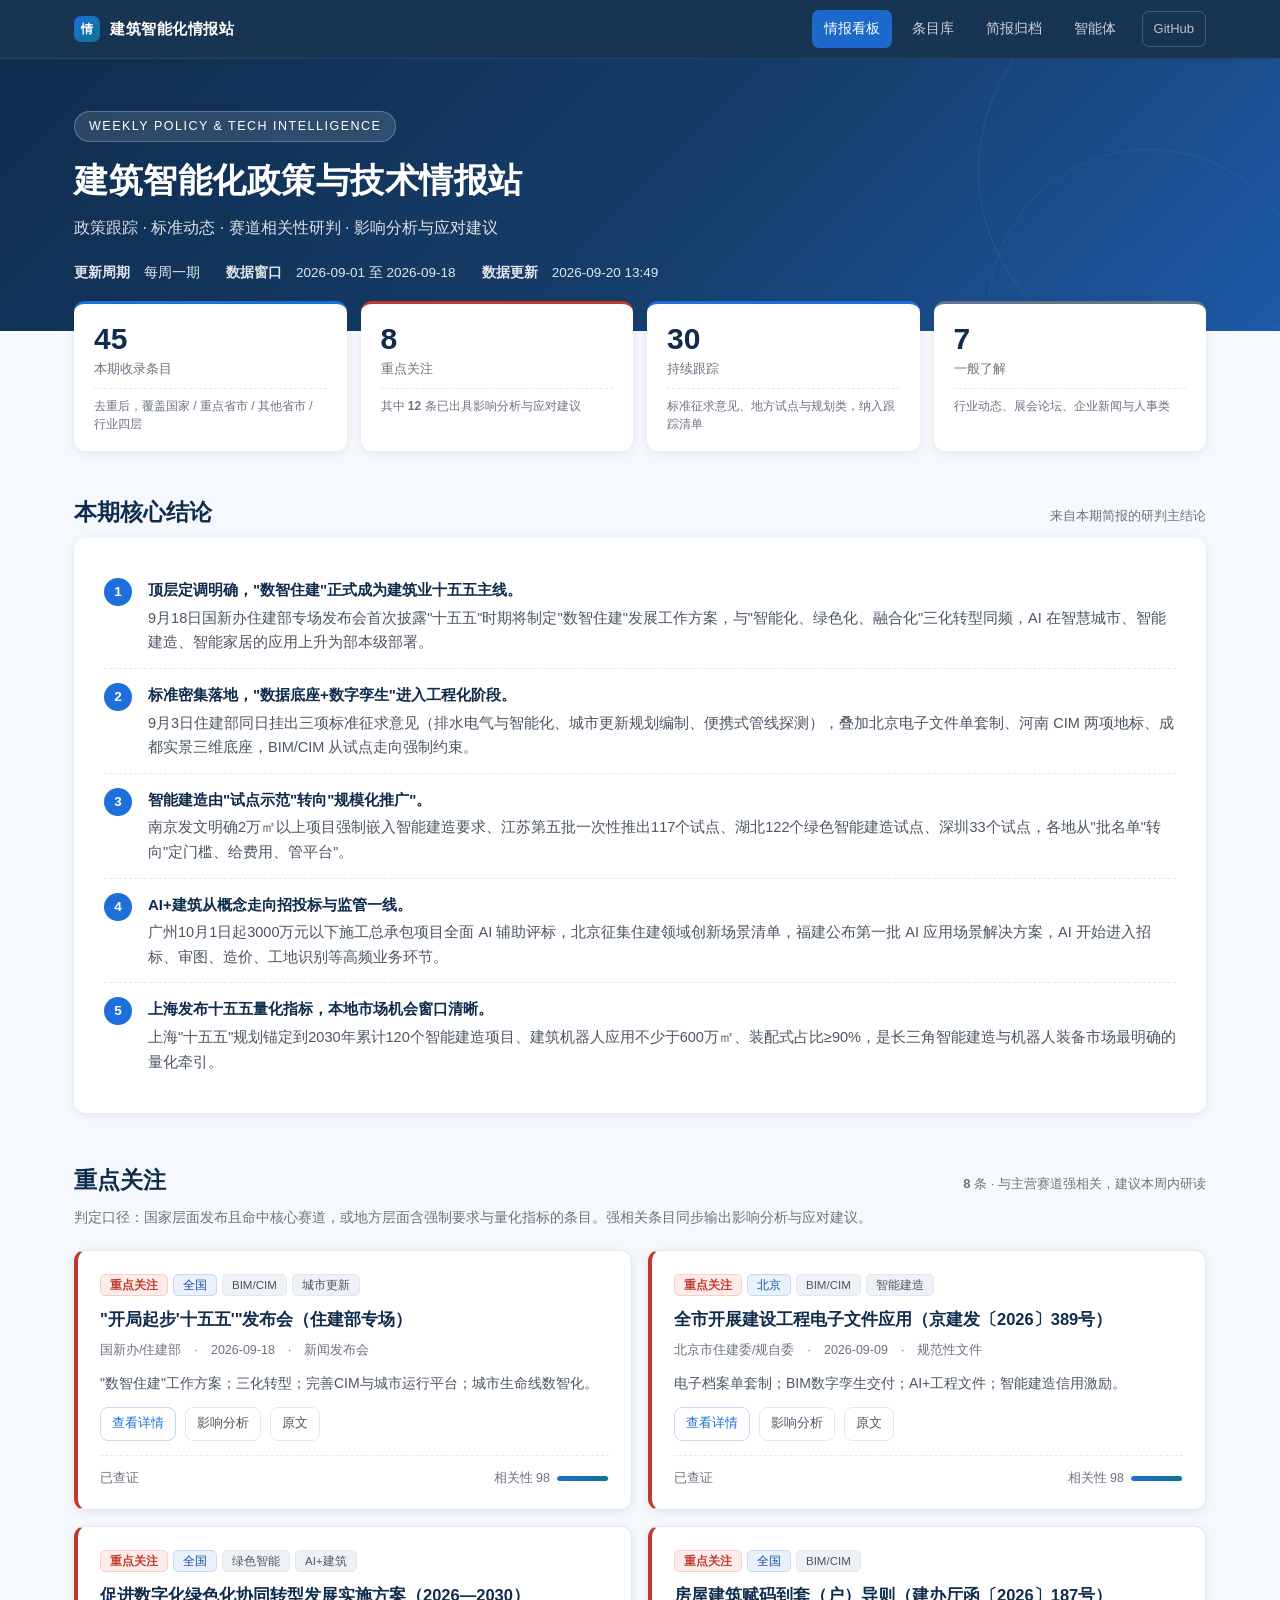
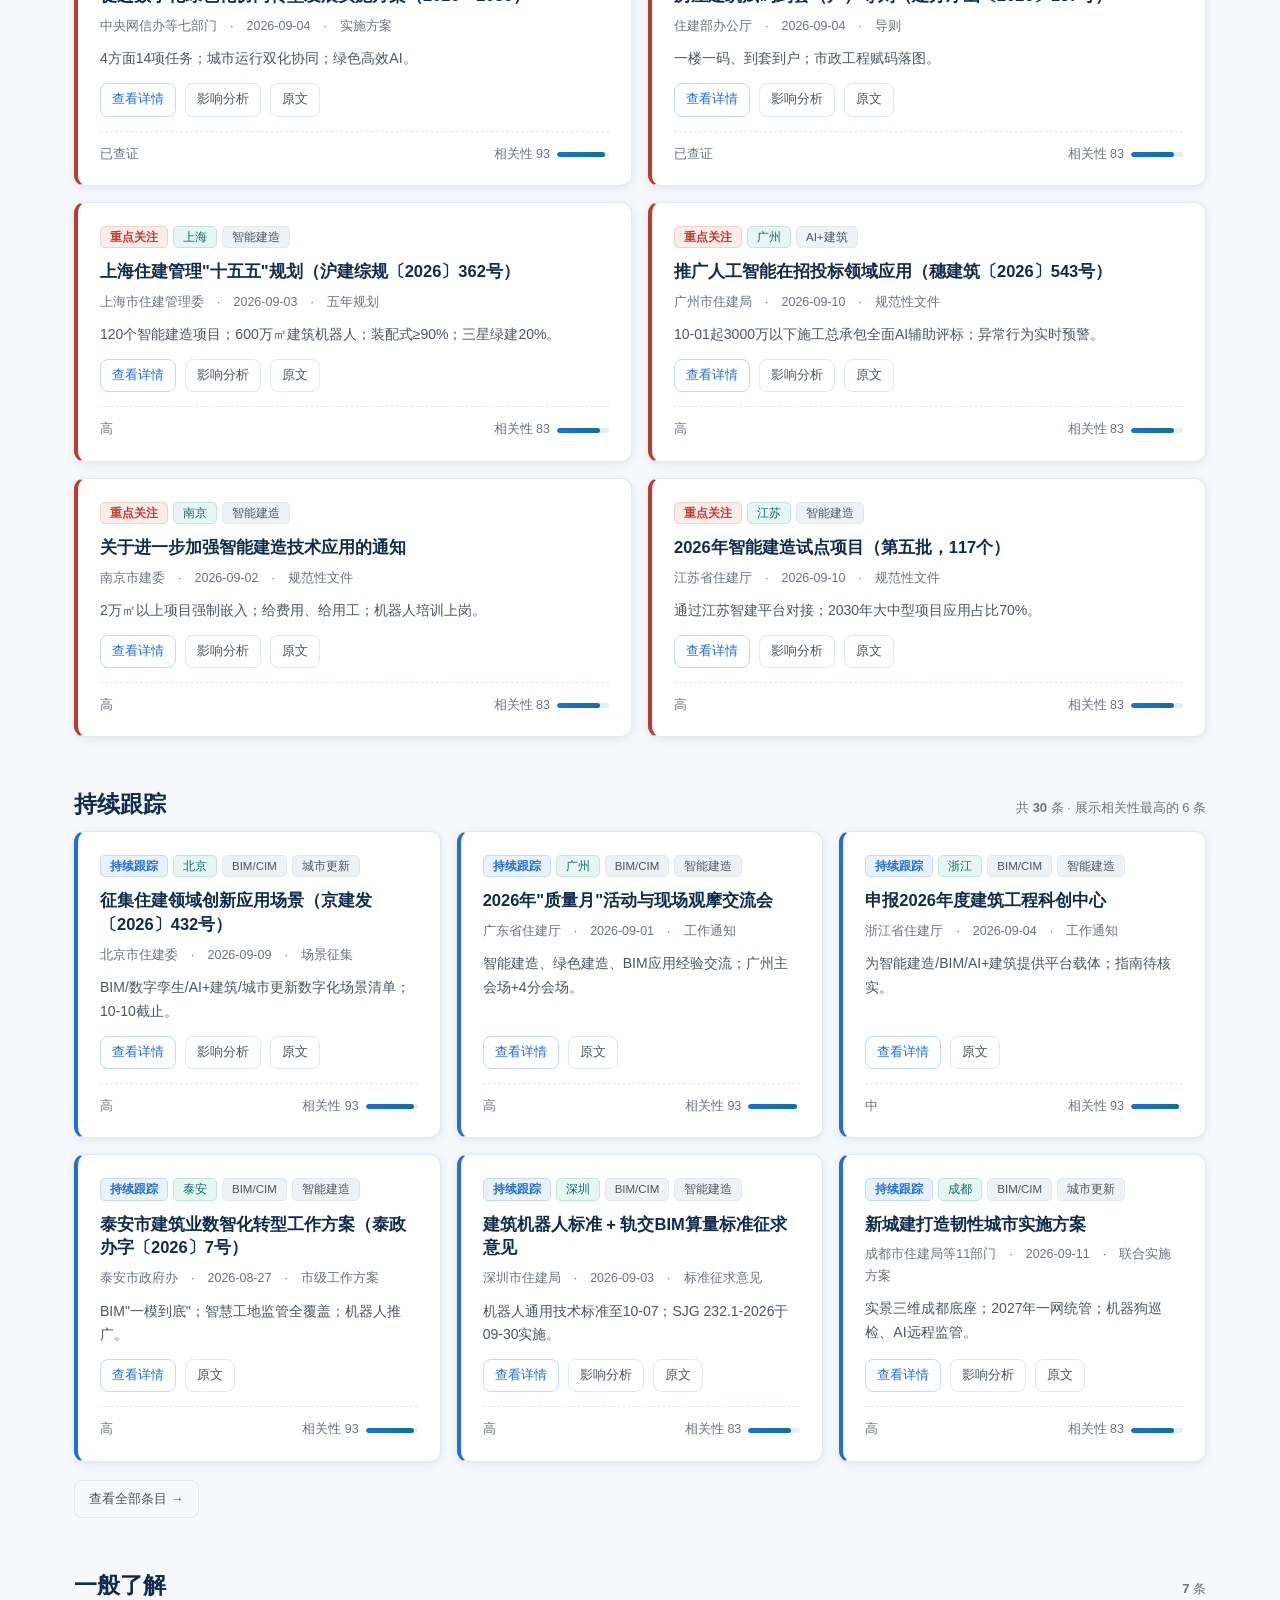
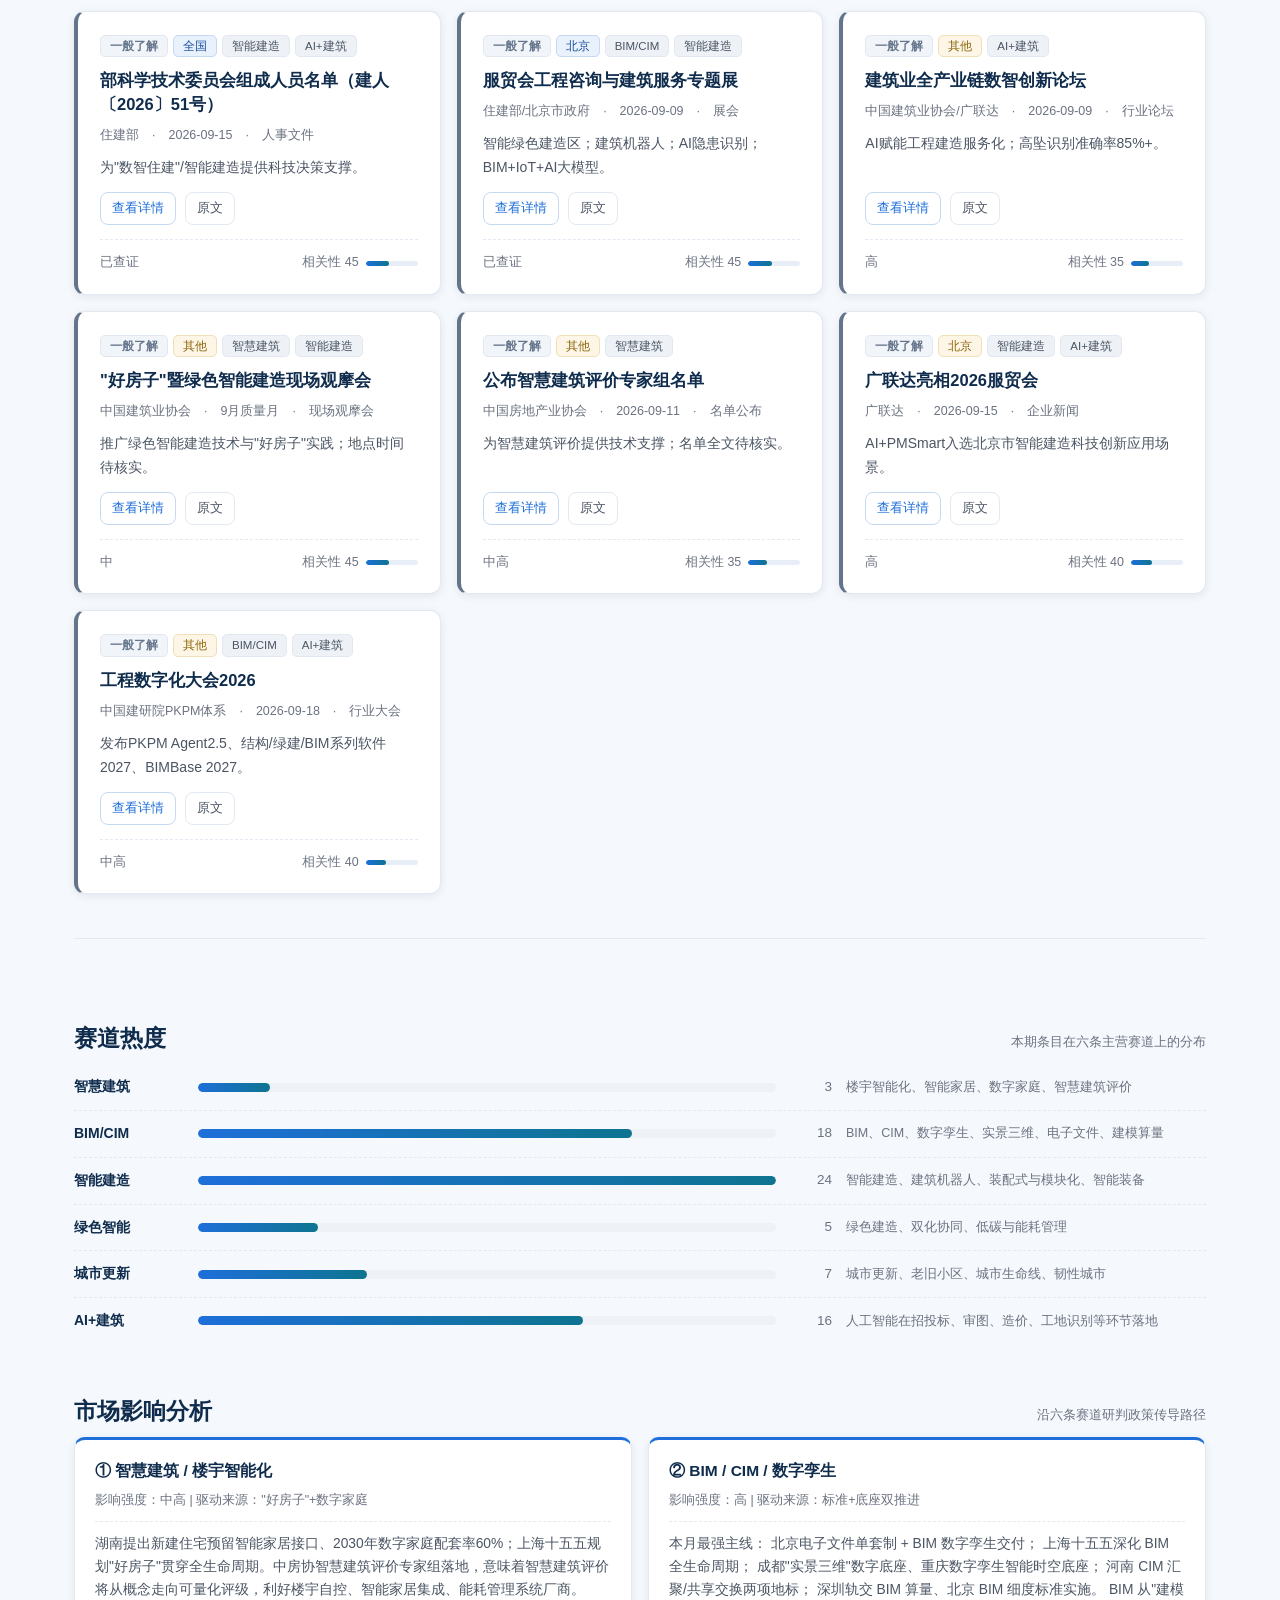
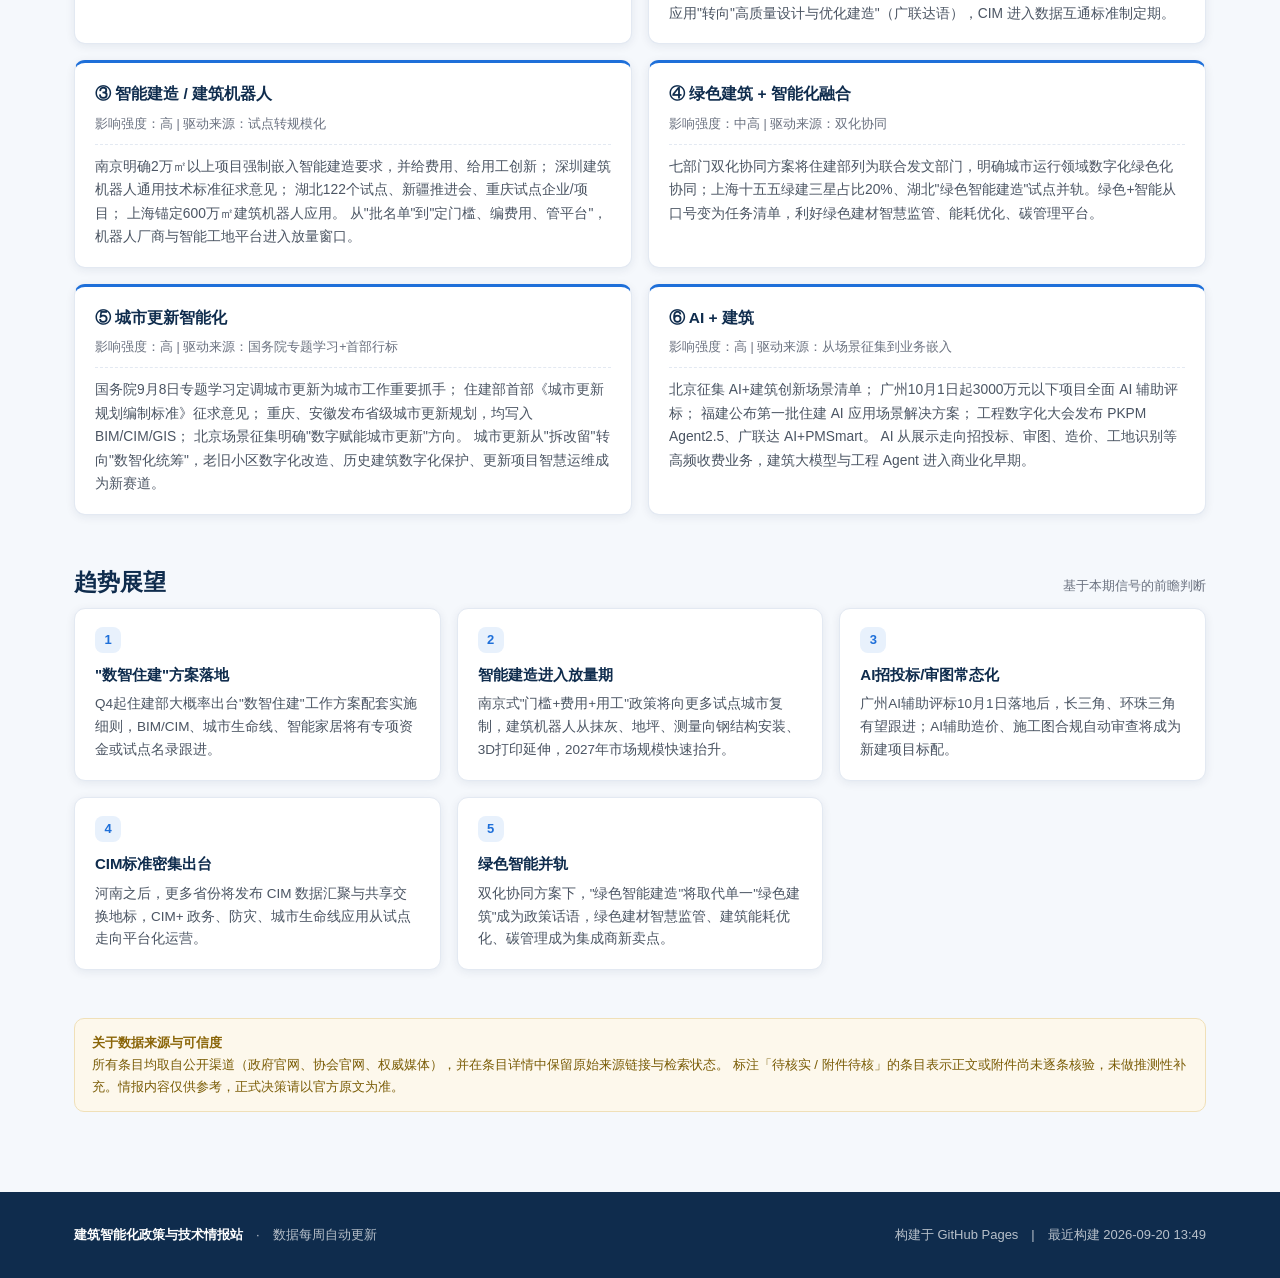
==== index.html @ 901e6785 "feat: 建筑智能化政策与技术情报站（首期：2026年9月简报） - 静态情报站：情报看板 / 条目库 / 条目详情 / 简报归档 / 智能体说明 - 数据层：45 条结构化情报，三档分类（重点 8" ====
<!DOCTYPE html>
<html lang="zh-CN">
<head>
<meta charset="UTF-8">
<meta name="viewport" content="width=device-width, initial-scale=1.0">
<title>建筑智能化政策与技术情报站</title>
<meta name="description" content="按周跟踪住建领域政策文件、标准发布与技术动态，自动摘要、相关性判定并按三档分类，对强相关条目输出影响分析与应对建议。">
<link rel="icon" type="image/svg+xml" href="data:image/svg+xml,%3Csvg xmlns='http://www.w3.org/2000/svg' viewBox='0 0 64 64'%3E%3Crect width='64' height='64' rx='12' fill='%230f2c4d'/%3E%3Crect x='14' y='16' width='36' height='6' rx='3' fill='%231e6fd9'/%3E%3Crect x='14' y='28' width='24' height='6' rx='3' fill='%235b9bd5'/%3E%3Crect x='14' y='40' width='30' height='6' rx='3' fill='%230e7490'/%3E%3C/svg%3E">
<link rel="stylesheet" href="assets/css/style.css">
</head>
<body data-page="home">

<nav class="nav">
  <div class="wrap">
    <a class="brand" href="index.html"><span class="logo">情</span>建筑智能化情报站</a>
    <a class="link on" href="index.html">情报看板</a>
    <a class="link" href="items.html">条目库</a>
    <a class="link" href="briefs.html">简报归档</a>
    <a class="link" href="agent.html">智能体</a>
    <a class="gh" href="https://github.com/Bossquare/policy-intel" target="_blank" rel="noopener">GitHub</a>
  </div>
</nav>

<header class="hero">
  <div class="wrap">
    <span class="tag">WEEKLY POLICY &amp; TECH INTELLIGENCE</span>
    <h1>建筑智能化政策与技术情报站</h1>
    <p class="sub">政策跟踪 · 标准动态 · 赛道相关性研判 · 影响分析与应对建议</p>
    <div class="meta">
      <span><b>更新周期</b>　每周一期</span>
      <span><b>数据窗口</b>　<span id="period">—</span></span>
      <span><b>数据更新</b>　<span id="updated">—</span></span>
    </div>
  </div>
</header>

<main class="wrap">

  <div class="overview">
    <div class="ov-card">
      <div class="n" id="ov-items">—</div>
      <div class="l">本期收录条目</div>
      <div class="d">去重后，覆盖国家 / 重点省市 / 其他省市 / 行业四层</div>
    </div>
    <div class="ov-card focus">
      <div class="n" id="ov-focus">—</div>
      <div class="l">重点关注</div>
      <div class="d">其中 <b id="ov-extra">—</b> 条已出具影响分析与应对建议</div>
    </div>
    <div class="ov-card track">
      <div class="n" id="ov-track">—</div>
      <div class="l">持续跟踪</div>
      <div class="d">标准征求意见、地方试点与规划类，纳入跟踪清单</div>
    </div>
    <div class="ov-card watch">
      <div class="n" id="ov-watch">—</div>
      <div class="l">一般了解</div>
      <div class="d">行业动态、展会论坛、企业新闻与人事类</div>
    </div>
  </div>

  <section>
    <div class="sec-head"><h2>本期核心结论</h2><span class="hint">来自本期简报的研判主结论</span></div>
    <div id="conclusions"></div>
  </section>

  <section>
    <div class="sec-head">
      <h2>重点关注</h2>
      <span class="hint"><b id="focus-count">—</b> 条 · 与主营赛道强相关，建议本周内研读</span>
    </div>
    <p class="sec-desc">判定口径：国家层面发布且命中核心赛道，或地方层面含强制要求与量化指标的条目。强相关条目同步输出影响分析与应对建议。</p>
    <div class="intel-grid g2" id="focus-list"></div>
  </section>

  <section>
    <div class="sec-head">
      <h2>持续跟踪</h2>
      <span class="hint">共 <b id="track-count">—</b> 条 · 展示相关性最高的 6 条</span>
    </div>
    <div class="intel-grid g3" id="track-list"></div>
    <div style="margin-top:18px"><a class="btn ghost" href="items.html">查看全部条目 →</a></div>
  </section>

  <section>
    <div class="sec-head"><h2>一般了解</h2><span class="hint"><b id="watch-count">—</b> 条</span></div>
    <div class="intel-grid g3" id="watch-list"></div>
  </section>

  <div class="divider"></div>

  <section>
    <div class="sec-head"><h2>赛道热度</h2><span class="hint">本期条目在六条主营赛道上的分布</span></div>
    <div id="track-heat"></div>
  </section>

  <section>
    <div class="sec-head"><h2>市场影响分析</h2><span class="hint">沿六条赛道研判政策传导路径</span></div>
    <div class="matrix" id="matrix"></div>
  </section>

  <section>
    <div class="sec-head"><h2>趋势展望</h2><span class="hint">基于本期信号的前瞻判断</span></div>
    <div class="future" id="outlook"></div>
  </section>

  <section>
    <div class="notice">
      <div>
        <b>关于数据来源与可信度</b><br>
        所有条目均取自公开渠道（政府官网、协会官网、权威媒体），并在条目详情中保留原始来源链接与检索状态。
        标注「待核实 / 附件待核」的条目表示正文或附件尚未逐条核验，未做推测性补充。情报内容仅供参考，正式决策请以官方原文为准。
      </div>
    </div>
  </section>

</main>

<footer class="foot">
  <div class="wrap">
    <div><b>建筑智能化政策与技术情报站</b>　·　数据每周自动更新</div>
    <div>构建于 GitHub Pages　|　<span id="foot-updated">—</span></div>
  </div>
</footer>

<script src="assets/data/site-data.js"></script>
<script src="assets/js/app.js"></script>
<script>
(function(){
  var idx = (window.INTEL_SITE || {}).index;
  if(!idx) return;
  var b = idx.briefs[0];
  var set = function(id, v){ var e = document.getElementById(id); if(e) e.textContent = v; };
  set("period", b.period);
  set("updated", idx.updated_at);
  set("foot-updated", "最近构建 " + idx.updated_at);
})();
</script>
</body>
</html>
---- assets/css/style.css ----
/* ==========================================================================
   建筑智能化政策与技术情报站 —— 样式系统
   基调沿用月度简报的深蓝商务风（navy / blue / teal / gold），
   升级为可长期使用的情报工作台视觉。
   ========================================================================== */

:root{
  --navy:#0f2c4d;
  --navy-2:#163e6b;
  --blue:#1e6fd9;
  --blue-soft:#e8f1fc;
  --blue-line:#c5d9f2;
  --teal:#0e7490;
  --gold:#b8860b;
  --red:#c0392b;
  --green:#1a7f37;
  --ink:#1f2937;
  --ink-2:#4b5563;
  --muted:#6b7280;
  --bg:#f5f8fc;
  --card:#ffffff;
  --border:#e3e9f2;
  --shadow:0 2px 10px rgba(15,44,77,.08);
  --shadow-lg:0 8px 30px rgba(15,44,77,.14);

  /* 三档情报 */
  --t-focus:#c0392b;
  --t-focus-bg:#fdecea;
  --t-track:#1e6fd9;
  --t-track-bg:#e8f1fc;
  --t-watch:#64748b;
  --t-watch-bg:#f1f5f9;
}

*{box-sizing:border-box;margin:0;padding:0}
html{scroll-behavior:smooth}
body{
  font-family:"PingFang SC","Microsoft YaHei","Hiragino Sans GB",-apple-system,BlinkMacSystemFont,"Segoe UI",sans-serif;
  color:var(--ink);background:var(--bg);line-height:1.7;font-size:15px;
  -webkit-font-smoothing:antialiased;
}
a{color:var(--blue);text-decoration:none}
a:hover{text-decoration:underline}
.wrap{max-width:1180px;margin:0 auto;padding:0 24px}
.mono{font-family:"SF Mono",ui-monospace,Menlo,Consolas,monospace}

/* ============================ 顶部导航 ============================ */
.nav{
  position:sticky;top:0;z-index:50;
  background:rgba(15,44,77,.96);backdrop-filter:blur(10px);
  border-bottom:1px solid rgba(255,255,255,.08);
}
.nav .wrap{display:flex;align-items:center;gap:8px;height:58px}
.nav .brand{display:flex;align-items:center;gap:10px;color:#fff;font-weight:700;font-size:15px;letter-spacing:.5px;margin-right:auto}
.nav .brand .logo{
  width:26px;height:26px;border-radius:7px;flex:none;
  background:linear-gradient(135deg,var(--blue),var(--teal));
  display:flex;align-items:center;justify-content:center;
  font-size:12px;font-weight:700;color:#fff;
}
.nav a.link{
  color:rgba(255,255,255,.78);font-size:14px;padding:7px 12px;border-radius:7px;
  transition:.15s;white-space:nowrap;
}
.nav a.link:hover{background:rgba(255,255,255,.1);color:#fff;text-decoration:none}
.nav a.link.on{background:rgba(30,111,217,.9);color:#fff}
.nav .gh{
  display:flex;align-items:center;gap:6px;color:rgba(255,255,255,.7);
  font-size:13px;padding:6px 11px;border:1px solid rgba(255,255,255,.2);
  border-radius:7px;margin-left:6px;
}
.nav .gh:hover{background:rgba(255,255,255,.1);color:#fff;text-decoration:none}

/* ============================ Hero ============================ */
.hero{
  background:linear-gradient(135deg,#0f2c4d 0%,#163e6b 55%,#1e5aa8 100%);
  color:#fff;padding:52px 0 46px;position:relative;overflow:hidden;
}
.hero::after{content:"";position:absolute;right:-80px;top:-80px;width:380px;height:380px;border:1px solid rgba(255,255,255,.08);border-radius:50%}
.hero::before{content:"";position:absolute;right:-30px;bottom:-140px;width:320px;height:320px;border:1px solid rgba(255,255,255,.06);border-radius:50%}
.hero .tag{
  display:inline-block;background:rgba(255,255,255,.12);border:1px solid rgba(255,255,255,.25);
  padding:4px 14px;border-radius:20px;font-size:12.5px;letter-spacing:1.5px;margin-bottom:16px;
}
.hero h1{font-size:34px;font-weight:700;letter-spacing:.5px;line-height:1.3;margin-bottom:12px;position:relative;z-index:1}
.hero .sub{font-size:16px;opacity:.85;position:relative;z-index:1}
.hero .meta{display:flex;flex-wrap:wrap;gap:10px 26px;font-size:13.5px;opacity:.88;margin-top:20px;position:relative;z-index:1}
.hero .meta b{font-weight:600;color:#fff}

/* 概览条 */
.overview{
  display:grid;grid-template-columns:repeat(4,1fr);gap:14px;
  margin:-30px auto 0;position:relative;z-index:2;
}
.ov-card{
  background:var(--card);border-radius:11px;box-shadow:var(--shadow);
  padding:18px 20px;border-top:3px solid var(--blue);
}
.ov-card.focus{border-top-color:var(--t-focus)}
.ov-card.track{border-top-color:var(--t-track)}
.ov-card.watch{border-top-color:var(--t-watch)}
.ov-card .n{font-size:30px;font-weight:700;color:var(--navy);line-height:1.15;font-variant-numeric:tabular-nums}
.ov-card .l{font-size:13px;color:var(--muted);margin-top:2px}
.ov-card .d{font-size:12px;color:var(--muted);margin-top:8px;padding-top:8px;border-top:1px dashed var(--border);line-height:1.5}

/* ============================ 通用区块 ============================ */
section{padding:42px 0 6px}
.sec-head{display:flex;align-items:baseline;gap:12px;margin-bottom:6px;flex-wrap:wrap}
.sec-head h2{font-size:23px;color:var(--navy);font-weight:700}
.sec-head .hint{font-size:13px;color:var(--muted);margin-left:auto}
.sec-desc{color:var(--muted);font-size:14px;margin-bottom:20px}
.divider{height:1px;background:var(--border);margin:38px 0}

/* ============================ 徽标 ============================ */
.badge{
  display:inline-block;font-size:11.5px;line-height:1.6;padding:1px 9px;border-radius:5px;
  background:#eef2f7;color:var(--ink-2);border:1px solid #e2e8f0;margin:0 5px 5px 0;white-space:nowrap;
}
.badge.nat{background:#e8f1fc;color:#1a4f9c;border-color:#c5d9f2}
.badge.loc{background:#e6f6f3;color:#0b6b66;border-color:#bfe6e0}
.badge.ind{background:#fdf6e6;color:#8a6508;border-color:#f0e0b8}
.badge.hot{background:#fdecea;color:#a53226;border-color:#f6cfc9}
.badge.tier-focus{background:var(--t-focus-bg);color:var(--t-focus);border-color:#f6cfc9;font-weight:600}
.badge.tier-track{background:var(--t-track-bg);color:var(--t-track);border-color:#c5d9f2;font-weight:600}
.badge.tier-watch{background:var(--t-watch-bg);color:var(--t-watch);border-color:#e2e8f0;font-weight:600}

.tag-warn{
  font-size:12px;color:var(--gold);background:#fdf8ec;
  border:1px dashed #e8d9a8;border-radius:5px;padding:1px 7px;white-space:nowrap;
}

/* ============================ 情报卡片 ============================ */
.intel-grid{display:grid;gap:16px}
.g2{grid-template-columns:repeat(2,1fr)}
.g3{grid-template-columns:repeat(3,1fr)}

.intel{
  background:var(--card);border:1px solid var(--border);border-radius:11px;
  padding:20px 22px;box-shadow:var(--shadow);position:relative;
  transition:.18s;display:flex;flex-direction:column;
}
.intel:hover{box-shadow:var(--shadow-lg);transform:translateY(-2px);border-color:var(--blue-line)}
.intel.tier-focus{border-left:4px solid var(--t-focus)}
.intel.tier-track{border-left:4px solid var(--t-track)}
.intel.tier-watch{border-left:4px solid var(--t-watch)}
.intel h3{font-size:16.5px;color:var(--navy);line-height:1.45;margin:7px 0 8px;font-weight:700}
.intel h3 a{color:inherit}
.intel h3 a:hover{color:var(--blue);text-decoration:none}
.intel .info{font-size:12.5px;color:var(--muted);margin-bottom:10px}
.intel .sum{font-size:14px;color:var(--ink-2);flex:1}
.intel .intel-foot{
  display:flex;align-items:center;gap:10px;flex-wrap:wrap;
  margin-top:14px;padding-top:12px;border-top:1px dashed var(--border);
  font-size:12.5px;color:var(--muted);
}
.intel .intel-foot .rel{margin-left:auto;display:flex;align-items:center;gap:7px}
.rel-bar{width:52px;height:5px;border-radius:3px;background:#e8eef7;overflow:hidden}
.rel-bar i{display:block;height:100%;border-radius:3px;background:linear-gradient(90deg,var(--blue),var(--teal))}
.intel .actions{display:flex;gap:9px;margin-top:12px;flex-wrap:wrap}

/* 档级色带 */
.tier-strip{display:flex;gap:3px;margin-bottom:2px}
.tier-strip i{flex:1;height:3px;border-radius:2px;background:var(--border)}

/* ============================ 按钮 ============================ */
.btn{
  display:inline-flex;align-items:center;gap:6px;
  font-size:13px;padding:7px 14px;border-radius:8px;border:1px solid var(--blue-line);
  background:#fff;color:var(--blue);cursor:pointer;transition:.15s;font-family:inherit;
}
.btn:hover{background:var(--blue-soft);text-decoration:none}
.btn.primary{background:var(--blue);border-color:var(--blue);color:#fff}
.btn.primary:hover{background:#1a63c4}
.btn.ghost{background:transparent;border-color:var(--border);color:var(--ink-2)}
.btn.ghost:hover{background:#eef2f7}
.btn.sm{font-size:12.5px;padding:5px 11px}

/* ============================ 筛选栏 ============================ */
.filters{
  background:var(--card);border:1px solid var(--border);border-radius:11px;
  padding:16px 18px;box-shadow:var(--shadow);margin-bottom:20px;
}
.f-row{display:flex;align-items:center;gap:10px;flex-wrap:wrap;margin-bottom:11px}
.f-row:last-child{margin-bottom:0}
.f-label{font-size:13px;color:var(--muted);flex:none;width:46px}
.chip{
  font-size:13px;padding:5px 13px;border-radius:16px;border:1px solid var(--border);
  background:#fff;color:var(--ink-2);cursor:pointer;transition:.15s;font-family:inherit;
  display:inline-flex;align-items:center;gap:5px;
}
.chip:hover{border-color:var(--blue-line);color:var(--blue)}
.chip.on{background:var(--navy);border-color:var(--navy);color:#fff}
.chip .c{font-size:11px;opacity:.7}
.search{
  flex:1;min-width:180px;padding:8px 13px;border:1px solid var(--border);border-radius:8px;
  font-size:14px;font-family:inherit;color:var(--ink);background:#fff;
}
.search:focus{outline:none;border-color:var(--blue);box-shadow:0 0 0 3px rgba(30,111,217,.1)}
.result-line{font-size:13px;color:var(--muted);margin-bottom:14px}
.result-line b{color:var(--navy);font-weight:600}

/* 空状态 */
.empty{
  text-align:center;padding:56px 20px;color:var(--muted);font-size:14px;
  background:var(--card);border:1px dashed var(--border);border-radius:11px;
}

/* ============================ 时间轴 ============================ */
.tl{position:relative;padding-left:8px}
.tl-item{display:flex;gap:14px;padding:9px 0}
.tl-date{
  flex:none;width:52px;font-size:13px;font-weight:600;color:var(--blue);
  font-variant-numeric:tabular-nums;padding-top:1px;
}
.tl-axis{flex:none;width:13px;position:relative;display:flex;justify-content:center}
.tl-axis::before{content:"";position:absolute;top:0;bottom:-18px;width:1px;background:var(--border)}
.tl-item:last-child .tl-axis::before{display:none}
.tl-dot{
  width:9px;height:9px;border-radius:50%;background:#fff;border:2px solid var(--blue);
  margin-top:5px;position:relative;z-index:1;
}
.tl-body{flex:1;padding-bottom:6px}
.tl-body .t{font-size:14px;color:var(--ink);font-weight:600;line-height:1.55}
.tl-body .d{font-size:12.5px;color:var(--muted);margin-top:3px}

/* ============================ 影响矩阵 ============================ */
.matrix{display:grid;grid-template-columns:repeat(2,1fr);gap:16px}
.mx{
  background:var(--card);border:1px solid var(--border);border-top:3px solid var(--blue);
  border-radius:11px;padding:18px 20px;box-shadow:var(--shadow);
}
.mx h4{font-size:15.5px;color:var(--navy);margin-bottom:6px}
.mx .lv{font-size:12.5px;color:var(--muted);margin-bottom:10px;padding-bottom:9px;border-bottom:1px dashed var(--border)}
.mx p{font-size:13.8px;color:var(--ink-2)}
.mx ul{margin:8px 0 0 18px;font-size:13.8px;color:var(--ink-2)}
.mx li{margin-bottom:3px}

/* ============================ 结论 / 展望 ============================ */
.concl{background:var(--card);border-radius:12px;box-shadow:var(--shadow);padding:26px 30px}
.concl ol{list-style:none;counter-reset:c}
.concl li{
  counter-increment:c;padding:13px 0 13px 44px;position:relative;
  border-bottom:1px dashed var(--border);font-size:14.5px;color:var(--ink-2);
}
.concl li:last-child{border-bottom:none}
.concl li::before{
  content:counter(c);position:absolute;left:0;top:14px;width:28px;height:28px;
  background:var(--blue);color:#fff;border-radius:50%;text-align:center;line-height:28px;
  font-weight:600;font-size:13.5px;
}
.concl li b{color:var(--navy);display:block;margin-bottom:3px;font-size:15px}

.future{display:grid;grid-template-columns:repeat(3,1fr);gap:16px}
.fc{
  background:var(--card);border:1px solid var(--border);border-radius:11px;
  padding:18px 20px;box-shadow:var(--shadow);
}
.fc .fn{
  width:26px;height:26px;border-radius:8px;background:var(--blue-soft);color:var(--blue);
  font-size:13px;font-weight:700;display:flex;align-items:center;justify-content:center;margin-bottom:9px;
}
.fc h4{font-size:15px;color:var(--navy);margin-bottom:6px}
.fc p{font-size:13.5px;color:var(--ink-2)}

/* ============================ 赛道热度 ============================ */
.track-row{display:flex;align-items:center;gap:14px;padding:11px 0;border-bottom:1px dashed var(--border)}
.track-row:last-child{border-bottom:none}
.track-name{flex:none;width:110px;font-size:14px;color:var(--navy);font-weight:600}
.track-track{flex:1;height:9px;border-radius:5px;background:#eef2f7;overflow:hidden}
.track-track i{display:block;height:100%;border-radius:5px;background:linear-gradient(90deg,var(--blue),var(--teal))}
.track-val{flex:none;width:42px;text-align:right;font-size:13.5px;color:var(--muted);font-variant-numeric:tabular-nums}
.track-desc{flex:none;width:360px;font-size:12.5px;color:var(--muted);line-height:1.5}

/* ============================ 表格 ============================ */
.tbl-wrap{background:var(--card);border:1px solid var(--border);border-radius:11px;overflow:auto;box-shadow:var(--shadow)}
table{width:100%;border-collapse:collapse;font-size:13px;min-width:900px}
thead th{
  background:#f2f6fb;color:var(--navy);font-weight:600;text-align:left;
  padding:11px 12px;border-bottom:1px solid var(--border);white-space:nowrap;position:sticky;top:0;
}
tbody td{padding:10px 12px;border-bottom:1px solid #f0f4f9;vertical-align:top;line-height:1.6}
tbody tr:hover{background:#fafcfe}
tbody tr:last-child td{border-bottom:none}

/* ============================ 详情页 ============================ */
.detail{
  background:var(--card);border:1px solid var(--border);border-radius:12px;
  padding:28px 32px;box-shadow:var(--shadow);margin-top:-28px;position:relative;z-index:2;
}
.detail h1{font-size:23px;color:var(--navy);line-height:1.45;margin:10px 0 12px}
.detail .kv{display:grid;grid-template-columns:repeat(4,1fr);gap:14px;margin:18px 0;padding:16px 0;border-top:1px solid var(--border);border-bottom:1px solid var(--border)}
.detail .kv div{font-size:13px}
.detail .kv dt{color:var(--muted);font-size:12px;margin-bottom:3px}
.detail .kv dd{color:var(--ink);font-weight:600}
.block{margin-top:22px}
.block > h4{
  font-size:15px;color:var(--navy);margin-bottom:9px;padding-left:11px;
  border-left:3px solid var(--blue);line-height:1.4;
}
.block p{font-size:14.3px;color:var(--ink-2)}
.block.focus-block > h4{border-left-color:var(--t-focus)}
.block.action-block > h4{border-left-color:var(--green)}
.block.action-block{background:#f4fbf6;border:1px solid #d9f0e0;border-radius:10px;padding:16px 20px}
.block.focus-block{background:#fdf6f5;border:1px solid #f6dcd8;border-radius:10px;padding:16px 20px}

/* ============================ 流程步骤 ============================ */
.flow{display:grid;grid-template-columns:repeat(5,1fr);gap:12px}
.step{
  background:var(--card);border:1px solid var(--border);border-radius:11px;
  padding:16px 17px;box-shadow:var(--shadow);position:relative;
}
.step .sn{
  font-size:11.5px;color:var(--blue);font-weight:700;letter-spacing:1.5px;margin-bottom:6px;
}
.step h4{font-size:14.5px;color:var(--navy);margin-bottom:6px}
.step p{font-size:12.8px;color:var(--muted);line-height:1.6}
.step::after{
  content:"";position:absolute;right:-9px;top:50%;width:7px;height:7px;
  border-top:1.5px solid var(--blue-line);border-right:1.5px solid var(--blue-line);
  transform:translateY(-50%) rotate(45deg);
}
.step:last-child::after{display:none}

/* ============================ 页脚 ============================ */
.foot{
  background:var(--navy);color:rgba(255,255,255,.7);margin-top:56px;
  padding:32px 0;font-size:13px;
}
.foot .wrap{display:flex;justify-content:space-between;gap:20px;flex-wrap:wrap}
.foot b{color:#fff}
.foot a{color:rgba(255,255,255,.8)}

/* ============================ 加载态 ============================ */
.loading{text-align:center;padding:60px;color:var(--muted)}

/* ============================ 提示条 ============================ */
.notice{
  display:flex;gap:11px;align-items:flex-start;background:#fdf8ec;border:1px solid #f0e0b8;
  border-radius:10px;padding:13px 17px;font-size:13.2px;color:#7a5c06;margin-bottom:18px;line-height:1.65;
}
.notice b{color:#8a6508}

/* ============================ 响应式 ============================ */
@media(max-width:1024px){
  .g3,.future,.flow{grid-template-columns:repeat(2,1fr)}
  .overview{grid-template-columns:repeat(2,1fr)}
  .detail .kv{grid-template-columns:repeat(2,1fr)}
  .track-desc{display:none}
  .step::after{display:none}
}
@media(max-width:720px){
  body{font-size:14.5px}
  .g2,.g3,.future,.flow,.matrix{grid-template-columns:1fr}
  .overview{grid-template-columns:repeat(2,1fr);margin-top:-20px}
  .hero{padding:38px 0 34px}
  .hero h1{font-size:25px}
  .nav .wrap{height:auto;padding:10px 20px;flex-wrap:wrap}
  .nav a.link{padding:6px 9px;font-size:13px}
  .nav .gh{display:none}
  .detail{padding:22px 20px}
  .detail h1{font-size:19px}
  .concl{padding:20px 20px}
  .concl li{padding-left:38px}
  .wrap{padding:0 16px}
  .track-name{width:88px;font-size:13px}
}

@media print{
  .nav,.foot,.actions,.btn{display:none!important}
  body{background:#fff}
  .intel,.detail,.mx,.fc{box-shadow:none;border-color:#ddd}
}
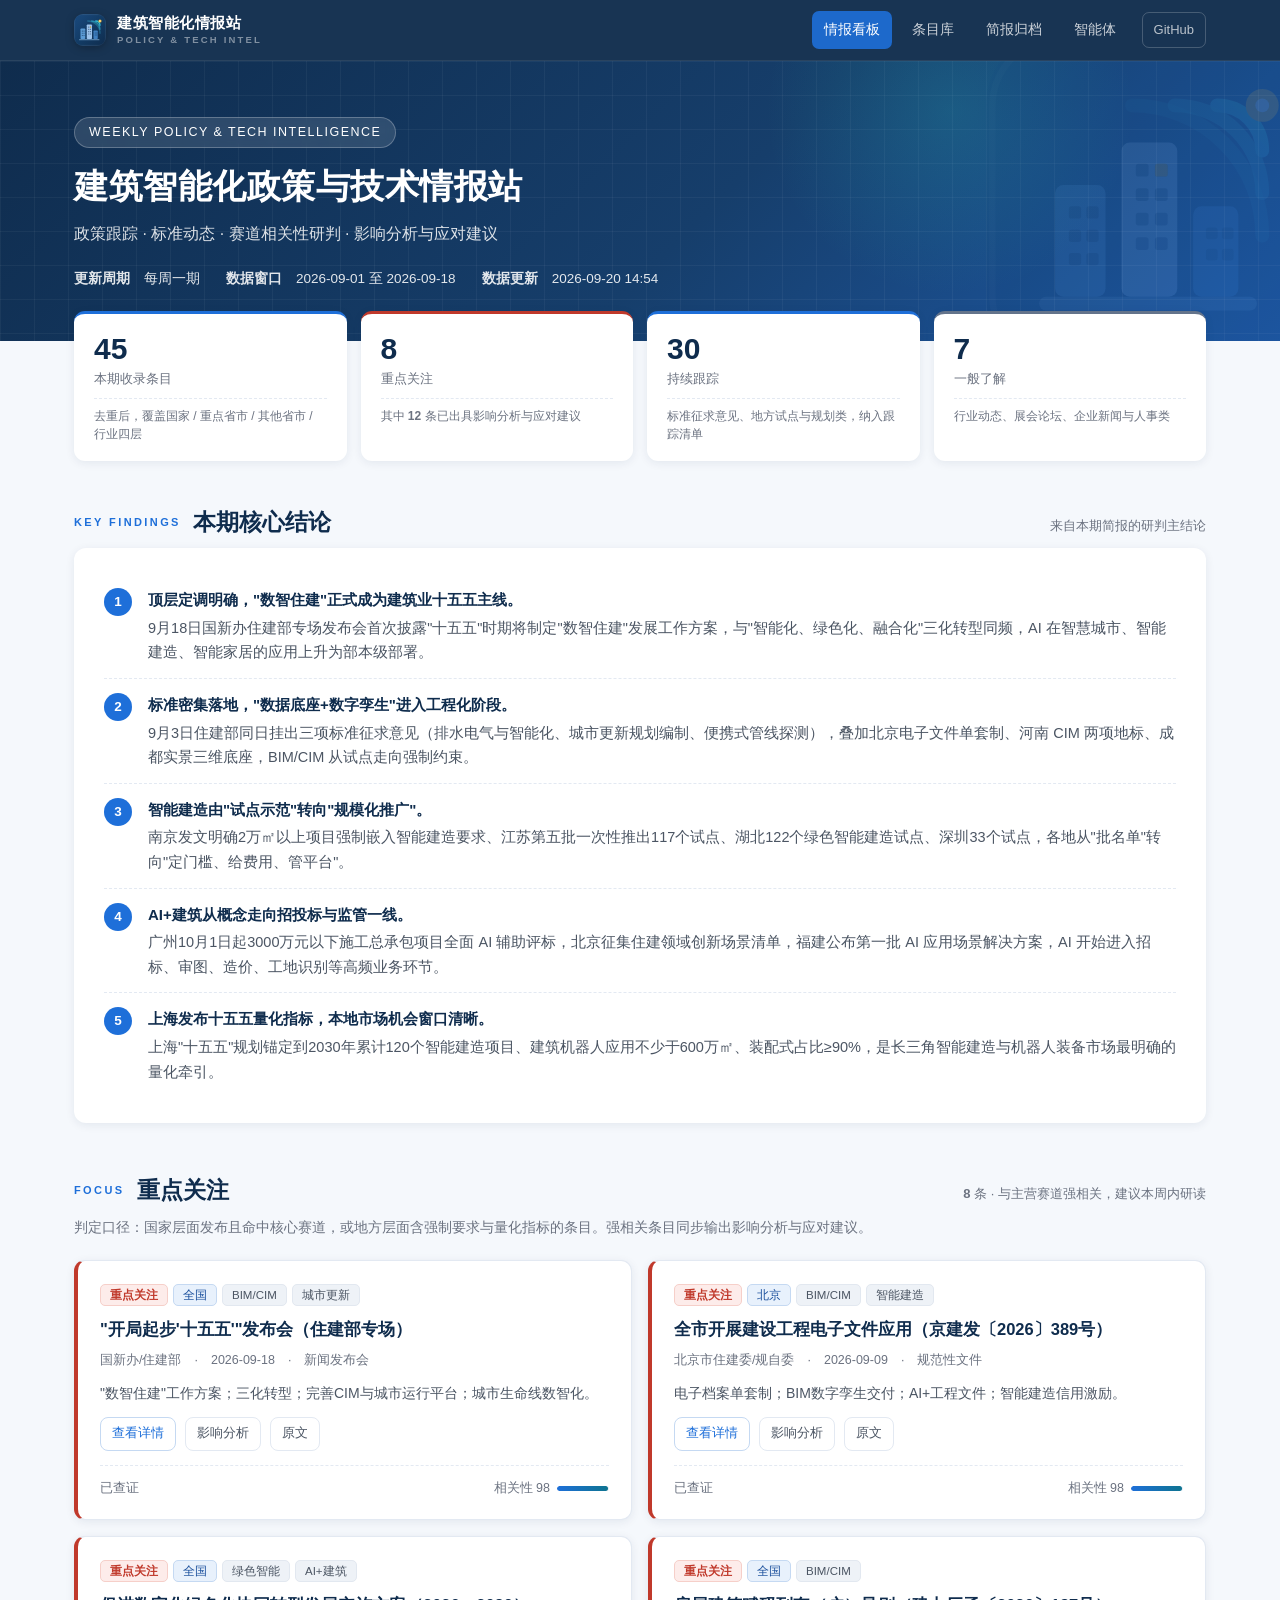
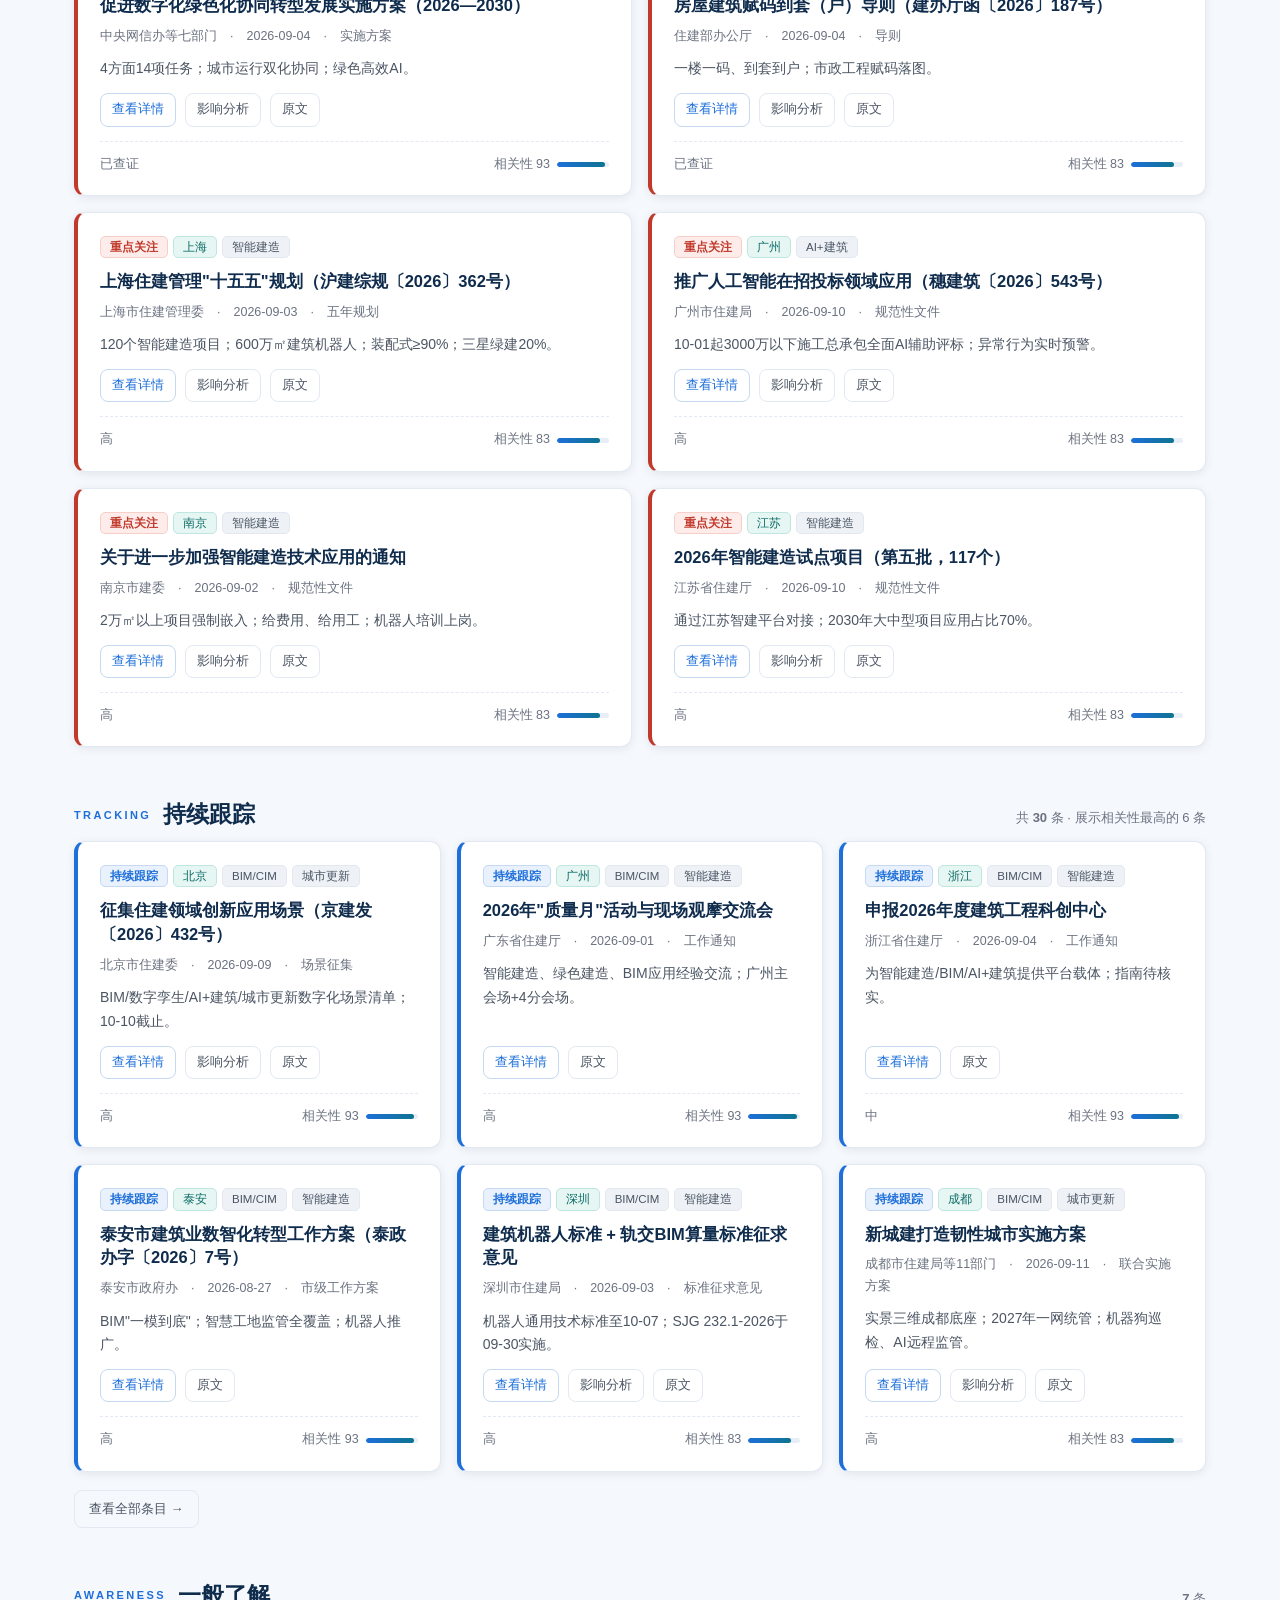
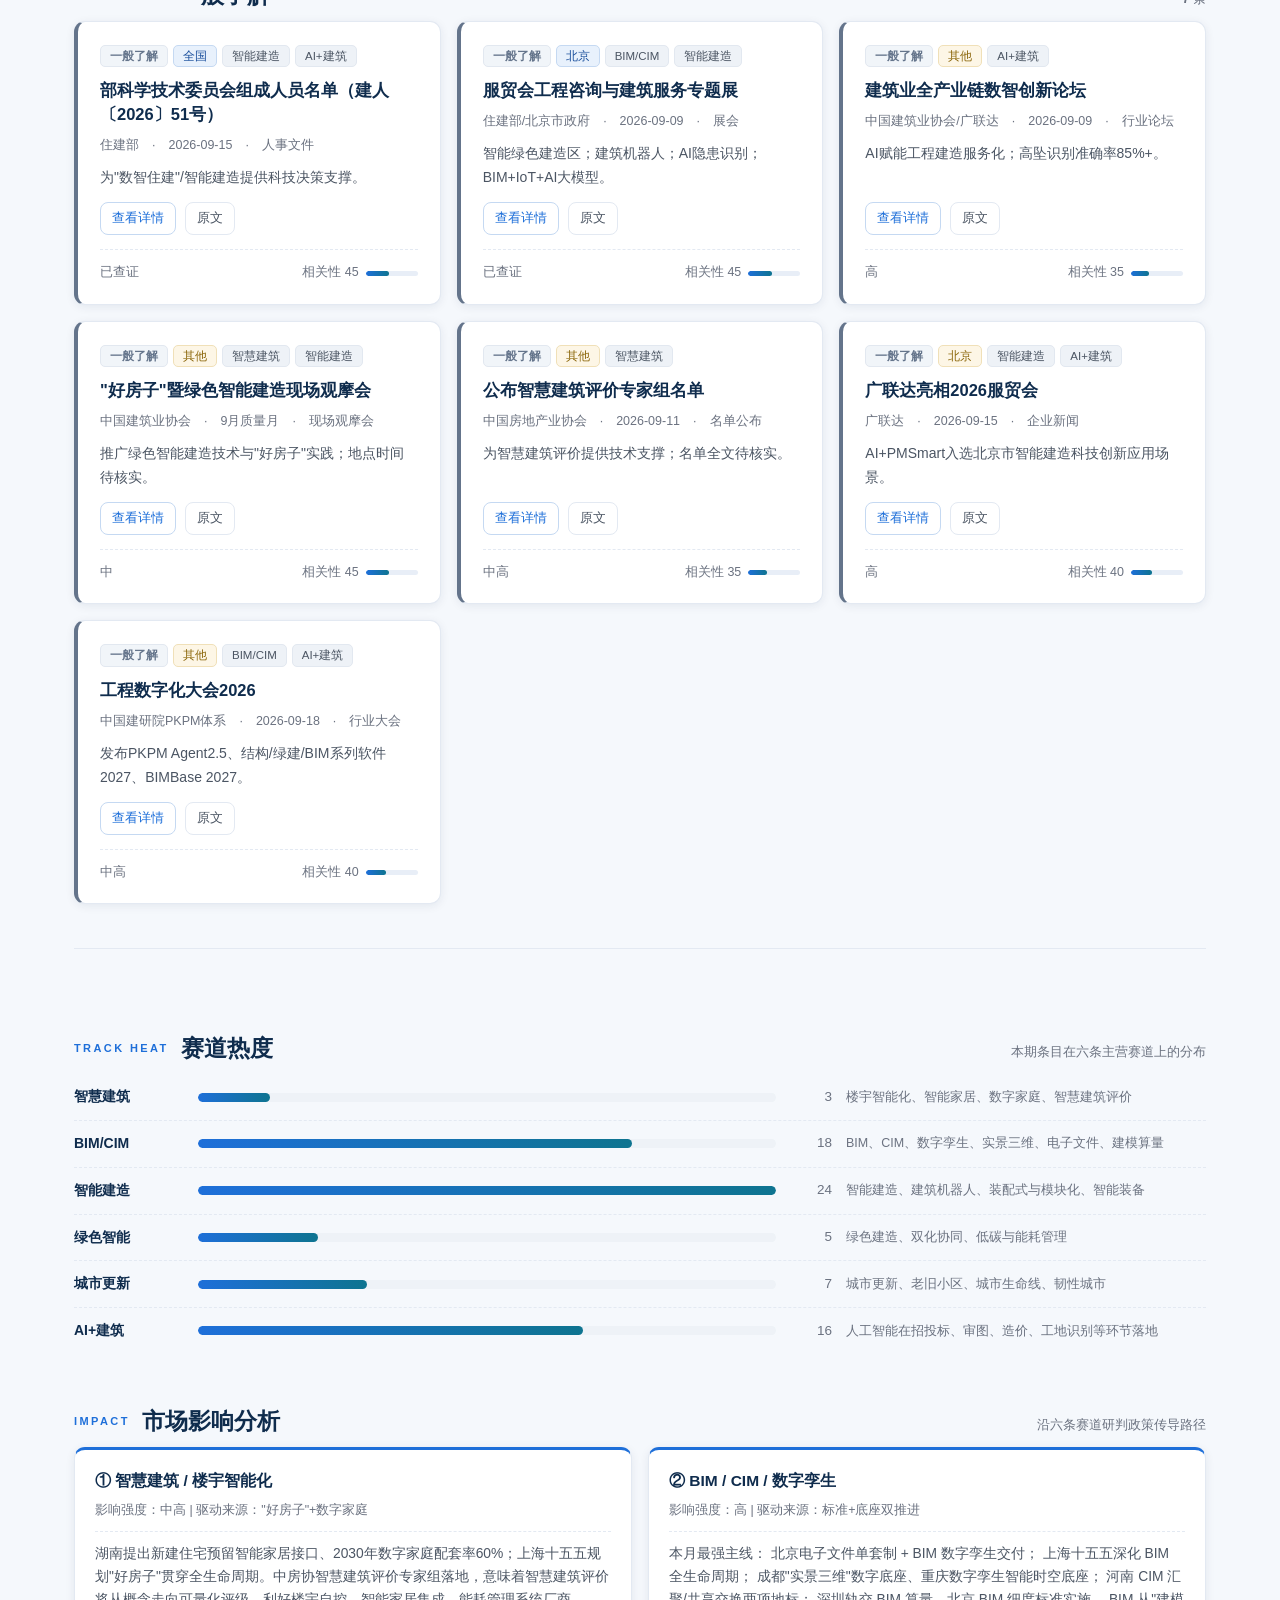
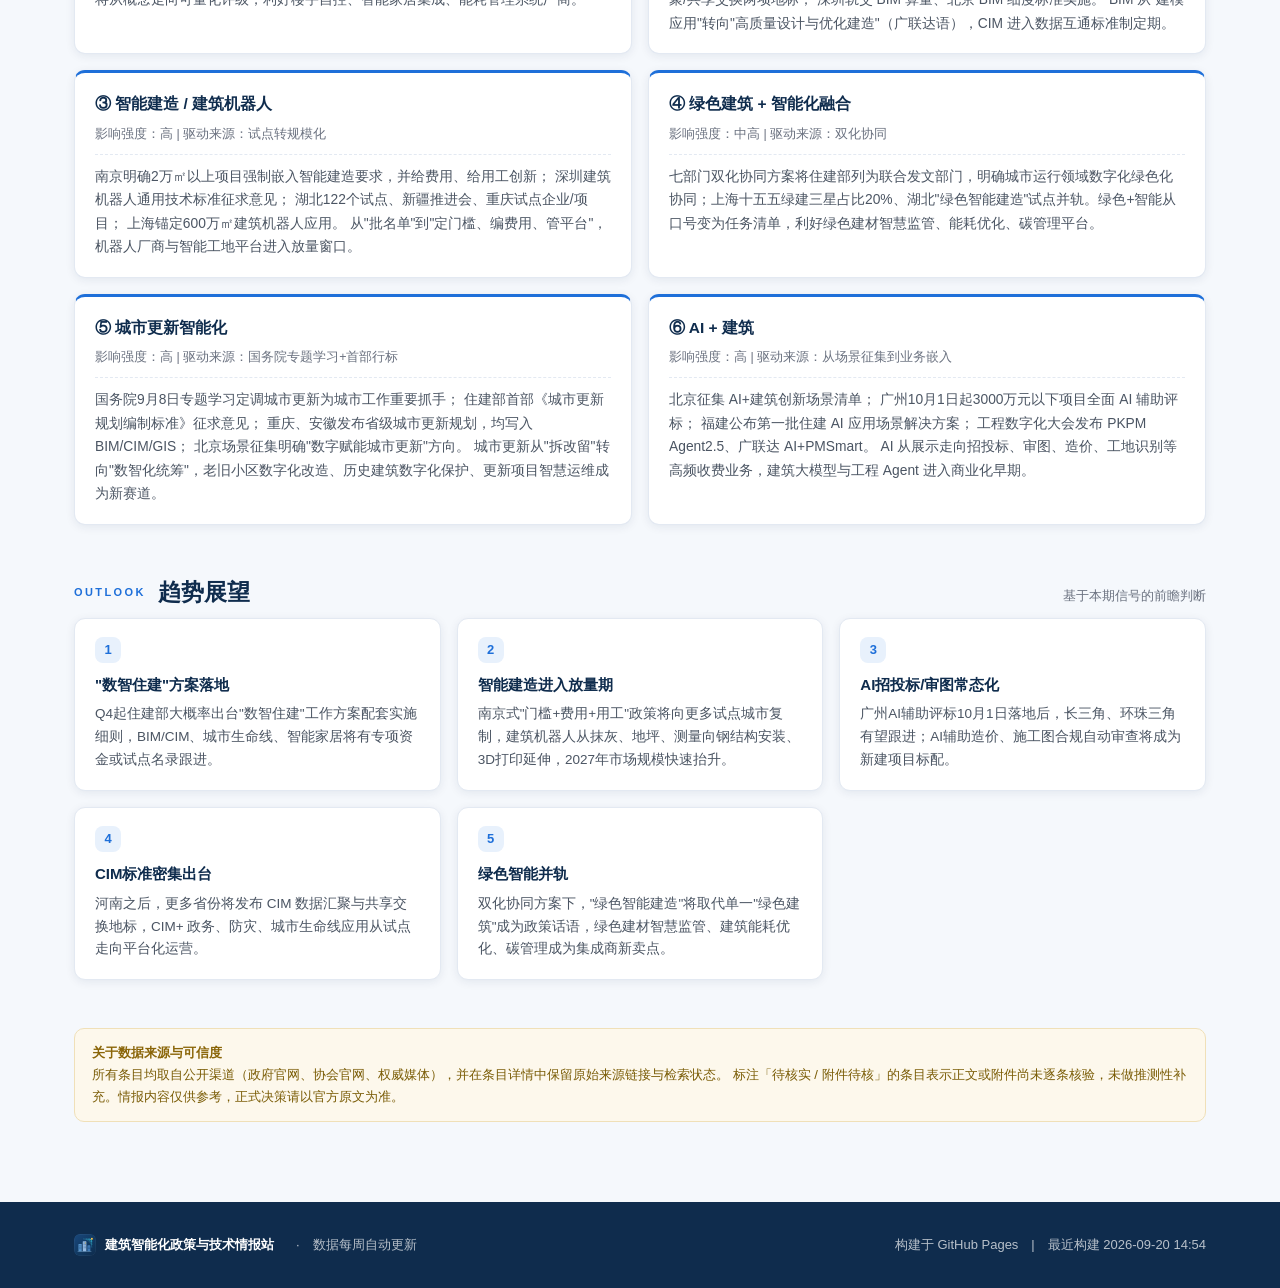
==== commit 4ca7e854: "feat: 主题Logo与视觉升级，回溯补齐 W36/W37 两期周报 - 新增 SVG 主题 Logo（建筑群 + 信号弧意象）与 favicon，接入全部页面导航/页脚 - Hero 蓝图网格与徽" ====
--- a/index.html
+++ b/index.html
@@ -5,14 +5,14 @@
 <meta name="viewport" content="width=device-width, initial-scale=1.0">
 <title>建筑智能化政策与技术情报站</title>
 <meta name="description" content="按周跟踪住建领域政策文件、标准发布与技术动态，自动摘要、相关性判定并按三档分类，对强相关条目输出影响分析与应对建议。">
-<link rel="icon" type="image/svg+xml" href="data:image/svg+xml,%3Csvg xmlns='http://www.w3.org/2000/svg' viewBox='0 0 64 64'%3E%3Crect width='64' height='64' rx='12' fill='%230f2c4d'/%3E%3Crect x='14' y='16' width='36' height='6' rx='3' fill='%231e6fd9'/%3E%3Crect x='14' y='28' width='24' height='6' rx='3' fill='%235b9bd5'/%3E%3Crect x='14' y='40' width='30' height='6' rx='3' fill='%230e7490'/%3E%3C/svg%3E">
+<link rel="icon" type="image/svg+xml" href="assets/img/favicon.svg">
 <link rel="stylesheet" href="assets/css/style.css">
 </head>
 <body data-page="home">
 
 <nav class="nav">
   <div class="wrap">
-    <a class="brand" href="index.html"><span class="logo">情</span>建筑智能化情报站</a>
+    <a class="brand" href="index.html"><img class="logo" src="assets/img/logo.svg" alt="情报站徽标"><span class="brand-t">建筑智能化情报站<i>POLICY &amp; TECH INTEL</i></span></a>
     <a class="link on" href="index.html">情报看板</a>
     <a class="link" href="items.html">条目库</a>
     <a class="link" href="briefs.html">简报归档</a>
@@ -60,12 +60,13 @@
   </div>
 
   <section>
-    <div class="sec-head"><h2>本期核心结论</h2><span class="hint">来自本期简报的研判主结论</span></div>
+    <div class="sec-head"><span class="kicker">Key Findings</span><h2>本期核心结论</h2><span class="hint">来自本期简报的研判主结论</span></div>
     <div id="conclusions"></div>
   </section>
 
   <section>
     <div class="sec-head">
+      <span class="kicker">Focus</span>
       <h2>重点关注</h2>
       <span class="hint"><b id="focus-count">—</b> 条 · 与主营赛道强相关，建议本周内研读</span>
     </div>
@@ -75,6 +76,7 @@
 
   <section>
     <div class="sec-head">
+      <span class="kicker">Tracking</span>
       <h2>持续跟踪</h2>
       <span class="hint">共 <b id="track-count">—</b> 条 · 展示相关性最高的 6 条</span>
     </div>
@@ -83,24 +85,24 @@
   </section>
 
   <section>
-    <div class="sec-head"><h2>一般了解</h2><span class="hint"><b id="watch-count">—</b> 条</span></div>
+    <div class="sec-head"><span class="kicker">Awareness</span><h2>一般了解</h2><span class="hint"><b id="watch-count">—</b> 条</span></div>
     <div class="intel-grid g3" id="watch-list"></div>
   </section>
 
   <div class="divider"></div>
 
   <section>
-    <div class="sec-head"><h2>赛道热度</h2><span class="hint">本期条目在六条主营赛道上的分布</span></div>
+    <div class="sec-head"><span class="kicker">Track Heat</span><h2>赛道热度</h2><span class="hint">本期条目在六条主营赛道上的分布</span></div>
     <div id="track-heat"></div>
   </section>
 
   <section>
-    <div class="sec-head"><h2>市场影响分析</h2><span class="hint">沿六条赛道研判政策传导路径</span></div>
+    <div class="sec-head"><span class="kicker">Impact</span><h2>市场影响分析</h2><span class="hint">沿六条赛道研判政策传导路径</span></div>
     <div class="matrix" id="matrix"></div>
   </section>
 
   <section>
-    <div class="sec-head"><h2>趋势展望</h2><span class="hint">基于本期信号的前瞻判断</span></div>
+    <div class="sec-head"><span class="kicker">Outlook</span><h2>趋势展望</h2><span class="hint">基于本期信号的前瞻判断</span></div>
     <div class="future" id="outlook"></div>
   </section>
 
@@ -118,7 +120,7 @@
 
 <footer class="foot">
   <div class="wrap">
-    <div><b>建筑智能化政策与技术情报站</b>　·　数据每周自动更新</div>
+    <div class="foot-brand"><img src="assets/img/logo.svg" alt="" class="foot-logo"><b>建筑智能化政策与技术情报站</b>　·　数据每周自动更新</div>
     <div>构建于 GitHub Pages　|　<span id="foot-updated">—</span></div>
   </div>
 </footer>
--- a/assets/css/style.css
+++ b/assets/css/style.css
@@ -50,17 +50,23 @@
   background:rgba(15,44,77,.96);backdrop-filter:blur(10px);
   border-bottom:1px solid rgba(255,255,255,.08);
 }
-.nav .wrap{display:flex;align-items:center;gap:8px;height:58px}
-.nav .brand{display:flex;align-items:center;gap:10px;color:#fff;font-weight:700;font-size:15px;letter-spacing:.5px;margin-right:auto}
-.nav .brand .logo{
-  width:26px;height:26px;border-radius:7px;flex:none;
-  background:linear-gradient(135deg,var(--blue),var(--teal));
-  display:flex;align-items:center;justify-content:center;
-  font-size:12px;font-weight:700;color:#fff;
+.nav .wrap{display:flex;align-items:center;gap:8px;height:60px}
+.nav .brand{display:flex;align-items:center;gap:11px;color:#fff;font-weight:700;font-size:15px;letter-spacing:.5px;margin-right:auto}
+.nav .brand:hover{text-decoration:none}
+.nav .brand img.logo{
+  width:32px;height:32px;flex:none;display:block;border-radius:9px;
+  box-shadow:0 2px 8px rgba(0,0,0,.28);
+  transition:transform .2s ease;
+}
+.nav .brand:hover img.logo{transform:scale(1.06)}
+.nav .brand .brand-t{display:flex;flex-direction:column;line-height:1.25}
+.nav .brand .brand-t i{
+  font-style:normal;font-size:9.5px;font-weight:600;letter-spacing:2.2px;
+  color:rgba(255,255,255,.45);margin-top:2px;
 }
 .nav a.link{
   color:rgba(255,255,255,.78);font-size:14px;padding:7px 12px;border-radius:7px;
-  transition:.15s;white-space:nowrap;
+  transition:.15s;white-space:nowrap;position:relative;
 }
 .nav a.link:hover{background:rgba(255,255,255,.1);color:#fff;text-decoration:none}
 .nav a.link.on{background:rgba(30,111,217,.9);color:#fff}
@@ -73,14 +79,27 @@
 
 /* ============================ Hero ============================ */
 .hero{
-  background:linear-gradient(135deg,#0f2c4d 0%,#163e6b 55%,#1e5aa8 100%);
-  color:#fff;padding:52px 0 46px;position:relative;overflow:hidden;
-}
-.hero::after{content:"";position:absolute;right:-80px;top:-80px;width:380px;height:380px;border:1px solid rgba(255,255,255,.08);border-radius:50%}
-.hero::before{content:"";position:absolute;right:-30px;bottom:-140px;width:320px;height:320px;border:1px solid rgba(255,255,255,.06);border-radius:50%}
+  background:
+    linear-gradient(rgba(255,255,255,.045) 1px, transparent 1px) 0 0/100% 34px,
+    linear-gradient(90deg, rgba(255,255,255,.045) 1px, transparent 1px) 0 0/34px 100%,
+    linear-gradient(135deg,#0f2c4d 0%,#163e6b 55%,#1e5aa8 100%);
+  color:#fff;padding:56px 0 50px;position:relative;overflow:hidden;
+}
+.hero::after{ /* 徽标水印 */
+  content:"";position:absolute;right:-46px;top:50%;transform:translateY(-50%);
+  width:340px;height:340px;pointer-events:none;
+  background:url("../img/logo.svg") center/contain no-repeat;
+  opacity:.1;filter:saturate(1.1);
+}
+.hero::before{ /* 信号弧光 */
+  content:"";position:absolute;right:120px;top:-160px;width:420px;height:420px;
+  background:radial-gradient(circle, rgba(45,212,191,.16), transparent 62%);
+  pointer-events:none;
+}
 .hero .tag{
   display:inline-block;background:rgba(255,255,255,.12);border:1px solid rgba(255,255,255,.25);
   padding:4px 14px;border-radius:20px;font-size:12.5px;letter-spacing:1.5px;margin-bottom:16px;
+  backdrop-filter:blur(4px);
 }
 .hero h1{font-size:34px;font-weight:700;letter-spacing:.5px;line-height:1.3;margin-bottom:12px;position:relative;z-index:1}
 .hero .sub{font-size:16px;opacity:.85;position:relative;z-index:1}
@@ -106,10 +125,20 @@
 /* ============================ 通用区块 ============================ */
 section{padding:42px 0 6px}
 .sec-head{display:flex;align-items:baseline;gap:12px;margin-bottom:6px;flex-wrap:wrap}
+.sec-head .kicker{
+  flex:none;font-size:11px;font-weight:700;letter-spacing:2.4px;color:var(--blue);
+  text-transform:uppercase;align-self:center;
+}
 .sec-head h2{font-size:23px;color:var(--navy);font-weight:700}
 .sec-head .hint{font-size:13px;color:var(--muted);margin-left:auto}
 .sec-desc{color:var(--muted);font-size:14px;margin-bottom:20px}
 .divider{height:1px;background:var(--border);margin:38px 0}
+
+/* 细节质感 */
+::selection{background:rgba(30,111,217,.18)}
+a:focus-visible,.btn:focus-visible,.chip:focus-visible{
+  outline:2px solid var(--blue);outline-offset:2px;border-radius:6px;
+}
 
 /* ============================ 徽标 ============================ */
 .badge{
@@ -123,6 +152,17 @@
 .badge.tier-focus{background:var(--t-focus-bg);color:var(--t-focus);border-color:#f6cfc9;font-weight:600}
 .badge.tier-track{background:var(--t-track-bg);color:var(--t-track);border-color:#c5d9f2;font-weight:600}
 .badge.tier-watch{background:var(--t-watch-bg);color:var(--t-watch);border-color:#e2e8f0;font-weight:600}
+
+/* 期号徽标：周报 / 月报 */
+.badge.wk{background:#eef7f0;color:#1a7f37;border-color:#cdebd8;font-weight:600;font-family:"SF Mono",ui-monospace,Menlo,monospace;font-size:11px}
+.badge.mo{background:#fdf6e6;color:#8a6508;border-color:#f0e0b8;font-weight:600;font-family:"SF Mono",ui-monospace,Menlo,monospace;font-size:11px}
+
+/* 归档卡片的档级迷你统计 */
+.mini-stats{display:flex;gap:14px;font-size:12px;color:var(--muted);margin-top:10px;padding-top:10px;border-top:1px dashed var(--border)}
+.mini-stats b{font-weight:700;font-variant-numeric:tabular-nums}
+.mini-stats .ms-focus b{color:var(--t-focus)}
+.mini-stats .ms-track b{color:var(--t-track)}
+.mini-stats .ms-watch b{color:var(--t-watch)}
 
 .tag-warn{
   font-size:12px;color:var(--gold);background:#fdf8ec;
@@ -329,6 +369,8 @@
 .foot .wrap{display:flex;justify-content:space-between;gap:20px;flex-wrap:wrap}
 .foot b{color:#fff}
 .foot a{color:rgba(255,255,255,.8)}
+.foot-brand{display:flex;align-items:center;gap:9px}
+.foot-logo{width:22px;height:22px;border-radius:6px;display:block;opacity:.95}
 
 /* ============================ 加载态 ============================ */
 .loading{text-align:center;padding:60px;color:var(--muted)}
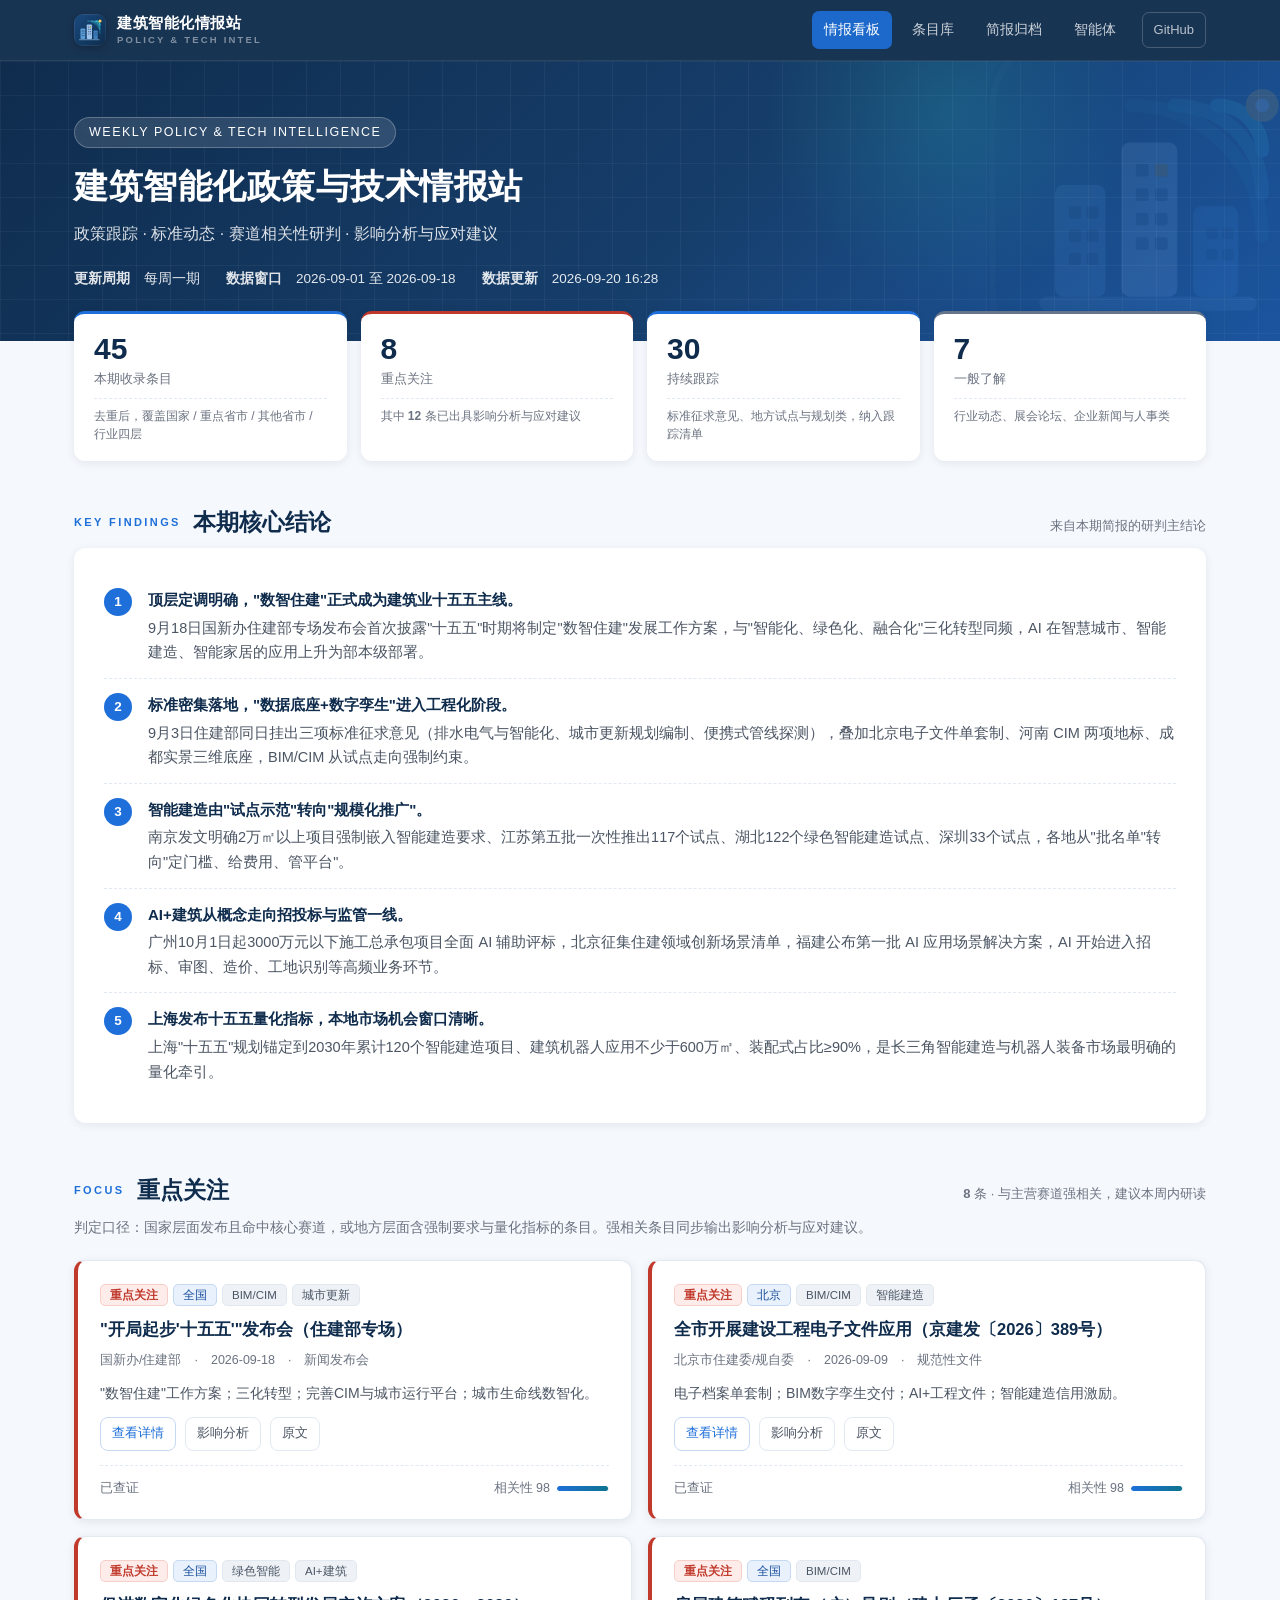
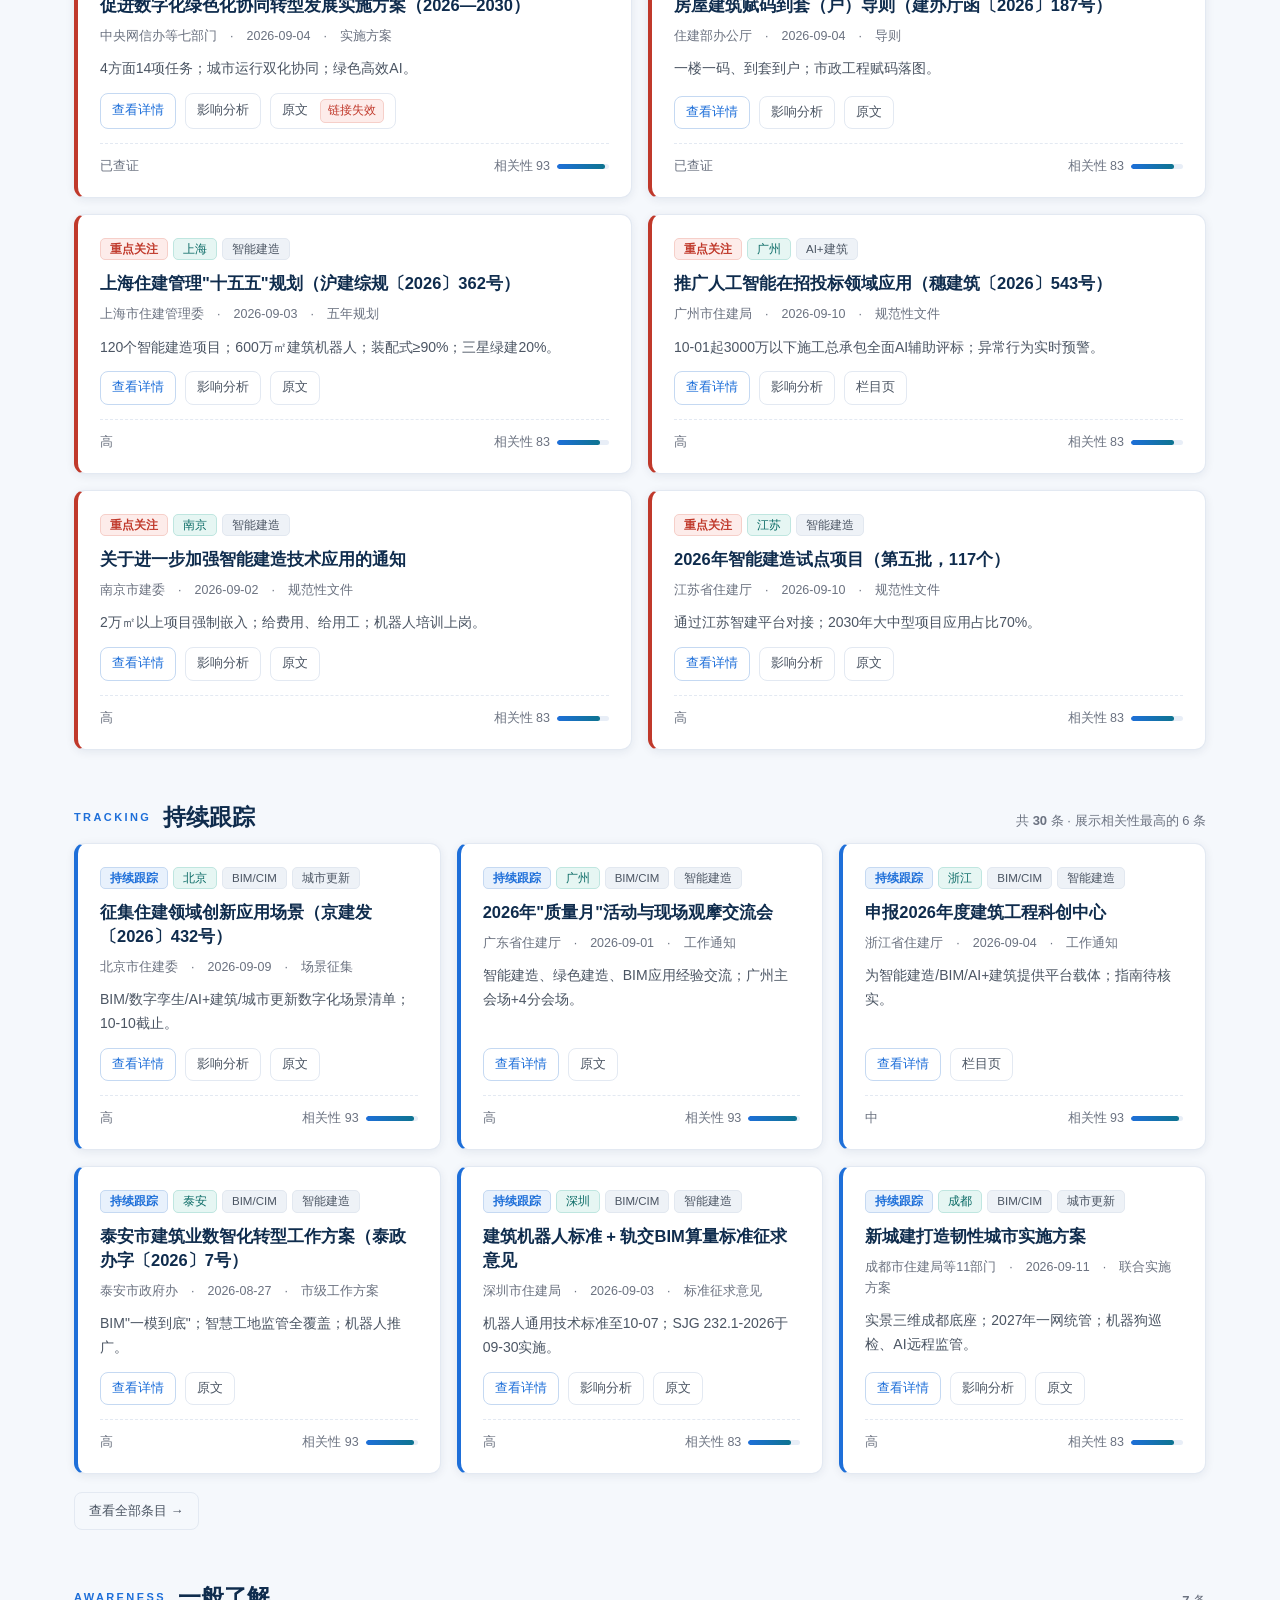
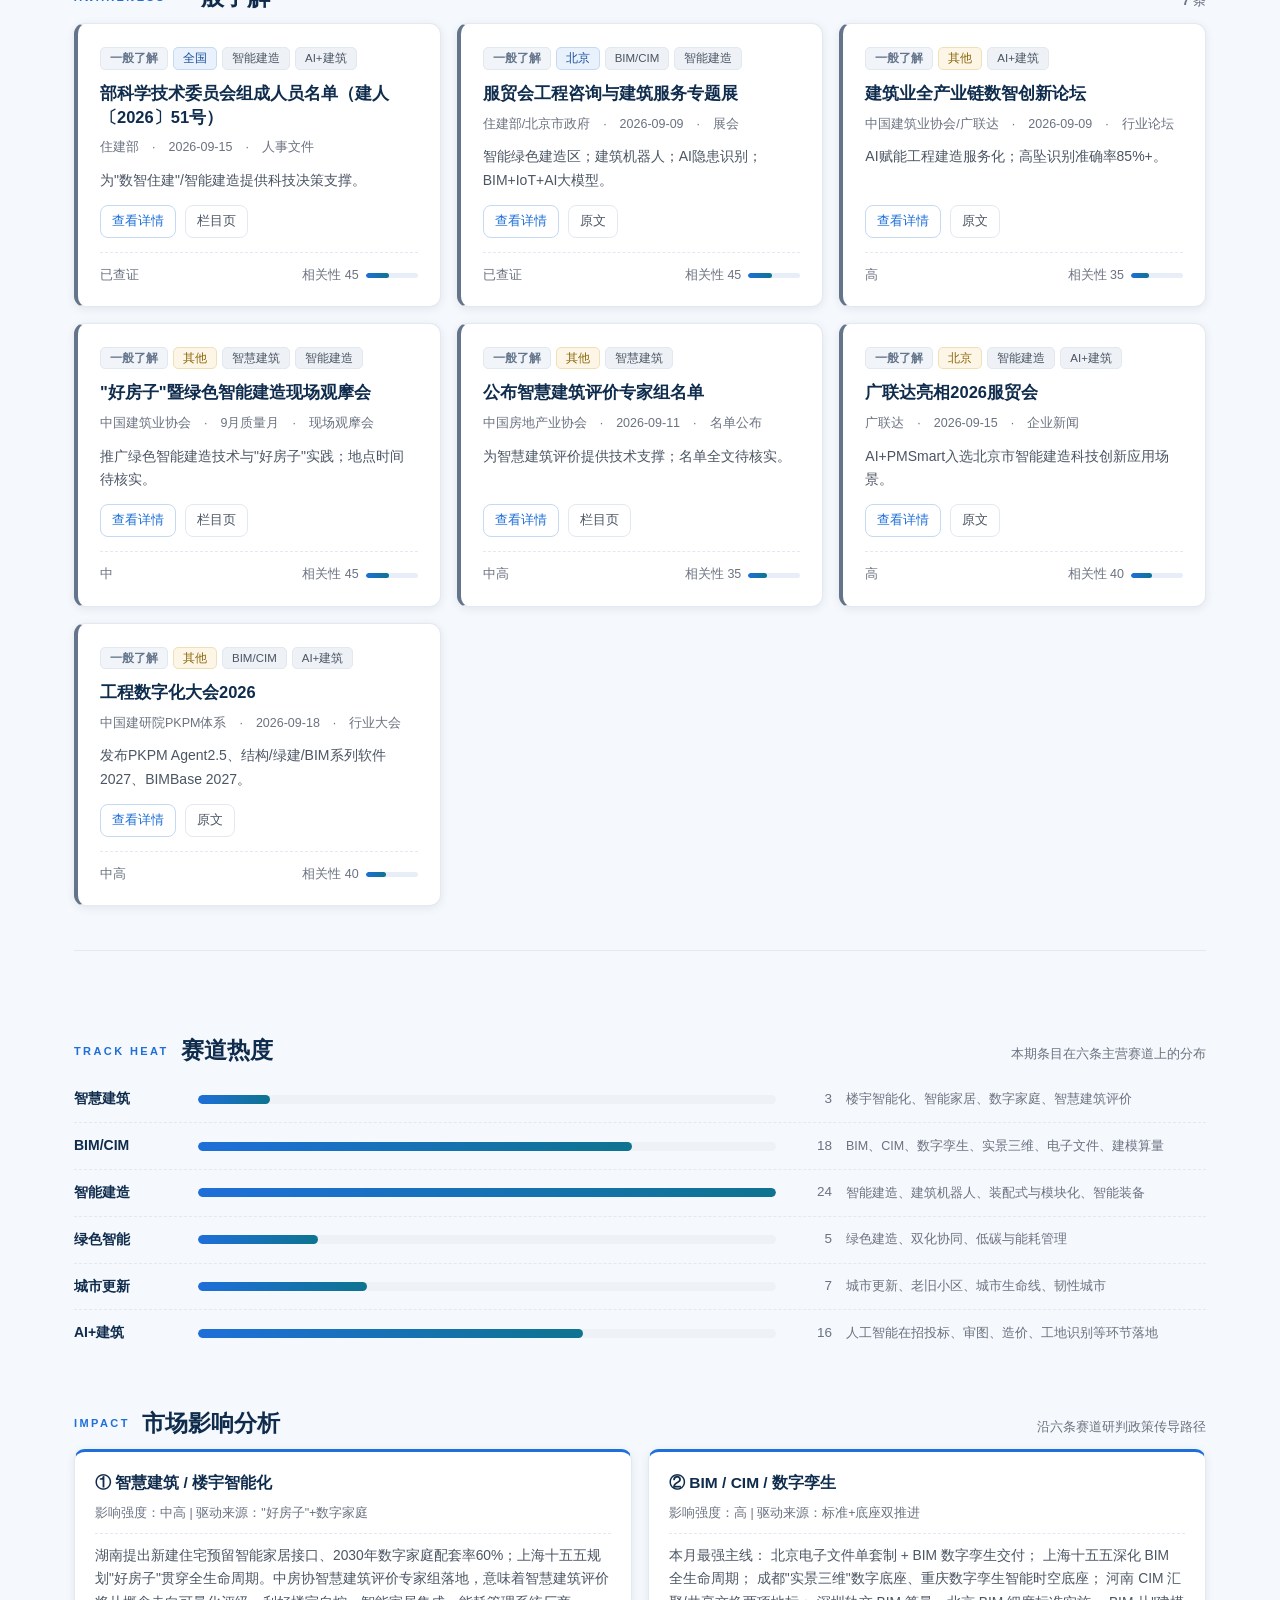
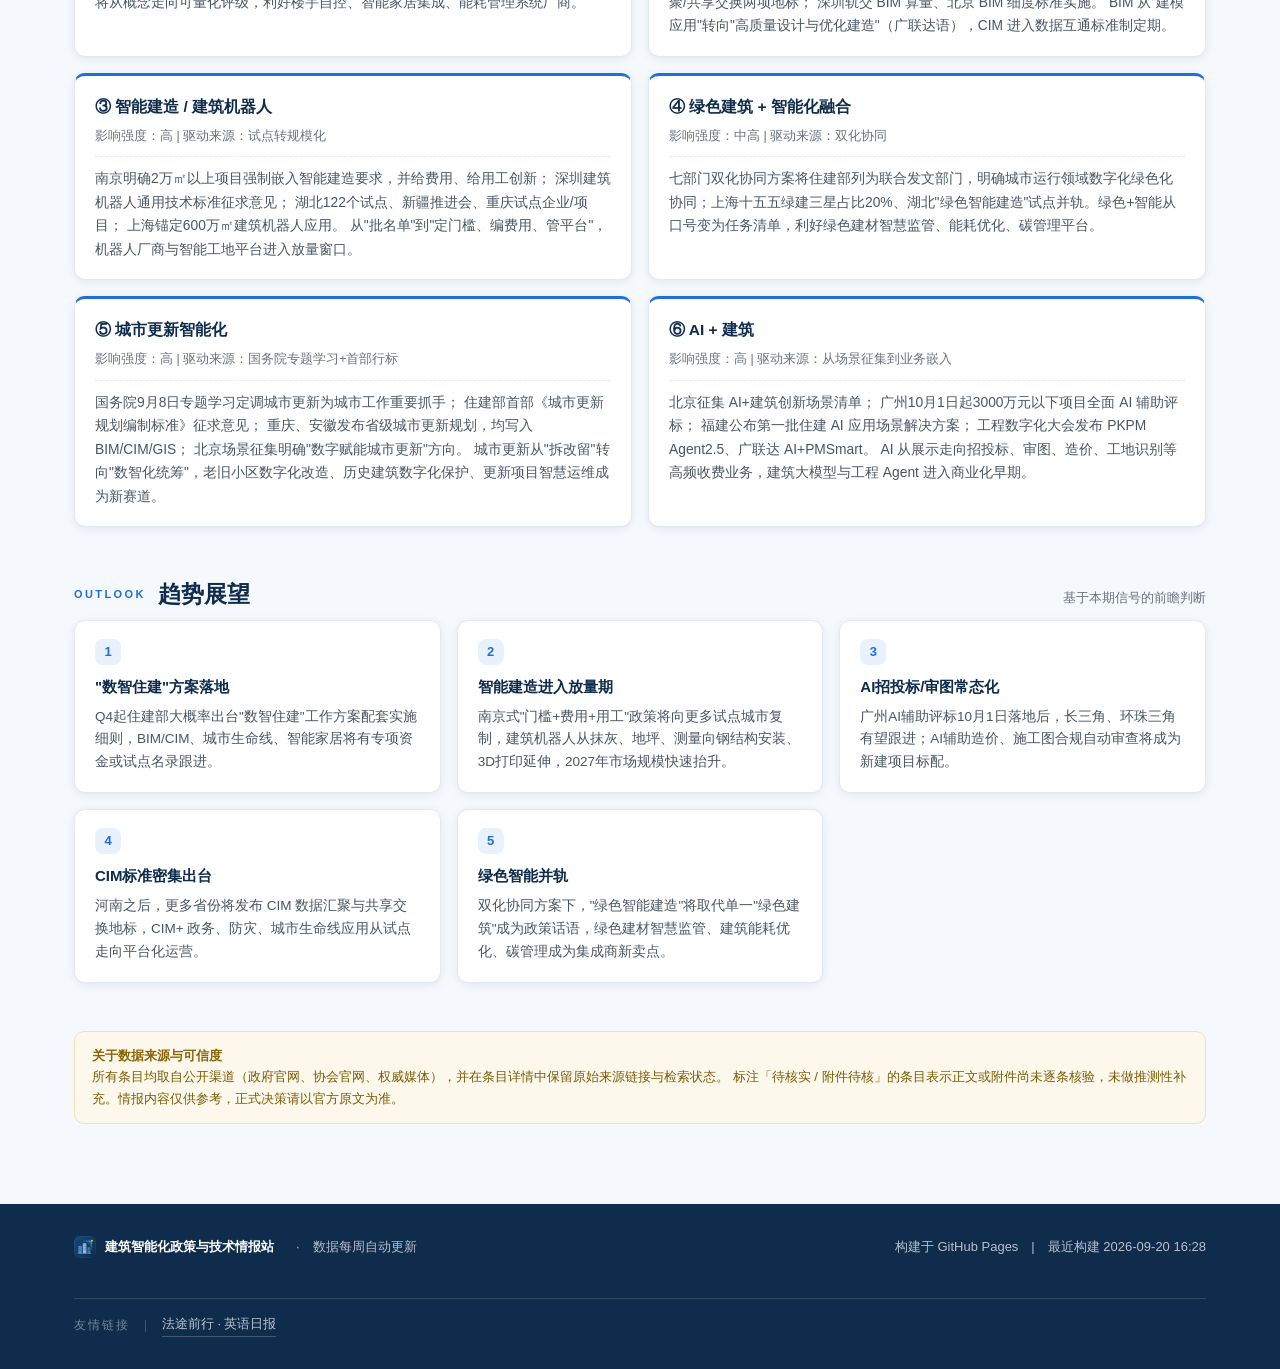
==== commit 6c0b8973: "feat: 页脚新增「友情链接」区，互链法途前行 六个页面的页脚统一加一条友情链接行（独立成行、深色底上细分割线）， 指向「法途前行 · 英语日报」（https://thejourneyoflaw.g" ====
--- a/index.html
+++ b/index.html
@@ -122,6 +122,10 @@
   <div class="wrap">
     <div class="foot-brand"><img src="assets/img/logo.svg" alt="" class="foot-logo"><b>建筑智能化政策与技术情报站</b>　·　数据每周自动更新</div>
     <div>构建于 GitHub Pages　|　<span id="foot-updated">—</span></div>
+    <div class="foot-links">
+      <span class="fl-label">友情链接</span>
+      <a href="https://thejourneyoflaw.github.io/daily-english/" target="_blank" rel="noopener">法途前行 · 英语日报</a>
+    </div>
   </div>
 </footer>
 
--- a/assets/css/style.css
+++ b/assets/css/style.css
@@ -215,6 +215,110 @@
 .btn.ghost:hover{background:#eef2f7}
 .btn.sm{font-size:12.5px;padding:5px 11px}
 
+/* ======================== 浮动下载坞（右下角常驻） ======================== */
+.dl-dock{
+  position:fixed;right:26px;bottom:26px;z-index:70;
+  display:flex;flex-direction:column;align-items:flex-end;gap:12px;
+}
+
+/* 主按钮：常驻显眼，带呼吸光环 */
+.dl-dock .dl-dock-fab{
+  position:relative;isolation:isolate;
+  display:inline-flex;align-items:center;gap:9px;
+  font-family:inherit;font-size:14.5px;font-weight:700;letter-spacing:.4px;
+  color:#fff;border:none;cursor:pointer;
+  padding:14px 22px 14px 19px;border-radius:999px;
+  background:linear-gradient(135deg,#2f7fe0 0%,#1657ab 55%,#0f2c4d 100%);
+  box-shadow:0 10px 28px rgba(15,44,77,.42),0 3px 8px rgba(15,44,77,.26);
+  transition:transform .18s ease,box-shadow .18s ease;
+}
+.dl-dock .dl-dock-fab svg{width:17px;height:17px;flex:none}
+.dl-dock .dl-dock-fab span{white-space:nowrap}
+.dl-dock .dl-dock-fab:hover{transform:translateY(-2px);box-shadow:0 15px 36px rgba(15,44,77,.5)}
+.dl-dock .dl-dock-fab:active{transform:translateY(0) scale(.98)}
+.dl-dock .dl-dock-fab::after{
+  content:"";position:absolute;inset:-4px;border-radius:inherit;z-index:-1;
+  background:linear-gradient(135deg,#2f7fe0,#0f2c4d);
+  animation:dlPulse 2.8s ease-out infinite;
+}
+.dl-dock.on .dl-dock-fab::after{animation:none;opacity:0}
+@keyframes dlPulse{
+  0%{transform:scale(1);opacity:.34}
+  70%{transform:scale(1.18);opacity:0}
+  100%{transform:scale(1.18);opacity:0}
+}
+
+/* 展开面板 */
+.dl-dock .dl-dock-panel{
+  width:min(392px,calc(100vw - 52px));max-height:min(62vh,540px);
+  display:flex;flex-direction:column;overflow:hidden;
+  background:var(--card);border:1px solid var(--border);border-radius:15px;
+  box-shadow:0 22px 54px rgba(15,44,77,.26);
+  transform-origin:100% 100%;
+  opacity:0;transform:translateY(10px) scale(.97);pointer-events:none;
+  transition:opacity .2s ease,transform .22s cubic-bezier(.2,.9,.3,1.15);
+}
+.dl-dock.on .dl-dock-panel{opacity:1;transform:none;pointer-events:auto}
+.dl-dock-h{
+  display:flex;align-items:baseline;gap:8px;padding:13px 15px;
+  border-bottom:1px solid var(--border);background:linear-gradient(180deg,#f7faff,#fff);
+}
+.dl-dock-ht{font-size:14px;font-weight:700;color:var(--navy)}
+.dl-dock-hs{font-size:11.5px;color:var(--muted)}
+.dl-dock-x{
+  margin-left:auto;border:none;background:transparent;color:var(--muted);
+  font-size:13px;line-height:1;cursor:pointer;padding:4px 7px;border-radius:7px;
+}
+.dl-dock-x:hover{background:#eef2f7;color:var(--ink)}
+.dl-dock-body{overflow:auto;padding:6px}
+.dl-dock-row{
+  display:flex;align-items:center;gap:10px;padding:9px 10px;border-radius:10px;
+  transition:background .15s;
+}
+.dl-dock-row:hover{background:#f4f8fd}
+.dl-dock-row.cur{background:#eef5fe;box-shadow:inset 0 0 0 1px var(--blue-line)}
+/* 从列表卡片「↓ 下载」进来时高亮该期，关闭坞即清除 */
+.dl-dock-row.hl{background:#dceafe;box-shadow:inset 0 0 0 1.5px var(--blue)}
+.dl-dock-meta{display:flex;flex-wrap:wrap;align-items:baseline;gap:6px;flex:1;min-width:0}
+.dl-dock-meta b{font-size:13.5px;color:var(--navy);letter-spacing:.2px}
+.dl-dock-meta i{
+  font-style:normal;font-size:11.5px;color:var(--muted);
+  white-space:nowrap;overflow:hidden;text-overflow:ellipsis;max-width:190px;
+}
+.dl-dock-meta em{
+  font-style:normal;font-size:10.5px;font-weight:600;color:#fff;
+  background:var(--blue);border-radius:5px;padding:1px 6px;
+}
+.dl-dock-btns{display:flex;gap:6px;flex:none}
+.dl-dock .dl-b{
+  font-family:inherit;font-size:12px;font-weight:700;letter-spacing:.4px;cursor:pointer;
+  padding:6px 13px;border-radius:8px;border:1px solid var(--blue-line);
+  background:#fff;color:var(--blue);transition:.15s;
+}
+.dl-dock .dl-b:hover{background:var(--blue-soft)}
+.dl-dock .dl-b.pdf{background:var(--blue);border-color:var(--blue);color:#fff}
+.dl-dock .dl-b.pdf:hover{background:#1a63c4}
+.dl-dock-f{
+  padding:9px 15px;border-top:1px solid var(--border);background:#fafcff;
+  font-size:11px;color:var(--muted);line-height:1.6;
+}
+/* 坞会压住页脚，给页脚留出空间 */
+.with-dl-dock footer.foot{padding-bottom:90px}
+
+/* 详情页底部动作条 */
+.brief-actions{
+  display:flex;align-items:center;gap:12px;flex-wrap:wrap;margin-top:22px;
+  padding-top:18px;border-top:1px dashed var(--border);
+}
+
+@media(max-width:720px){
+  .dl-dock{right:14px;bottom:14px;left:14px;align-items:stretch}
+  .dl-dock .dl-dock-fab{justify-content:center;padding:13px 18px}
+  .dl-dock .dl-dock-panel{width:auto}
+  .dl-dock-meta i{max-width:130px}
+  .with-dl-dock footer.foot{padding-bottom:120px}
+}
+
 /* ============================ 筛选栏 ============================ */
 .filters{
   background:var(--card);border:1px solid var(--border);border-radius:11px;
@@ -339,6 +443,46 @@
 }
 .block p{font-size:14.3px;color:var(--ink-2)}
 .block.focus-block > h4{border-left-color:var(--t-focus)}
+
+/* ======================= 来源与可信度 ======================= */
+.src-box{
+  background:#f7fafd;border:1px solid var(--border);border-radius:9px;
+  padding:13px 15px;font-size:13.5px;color:var(--ink-2);
+}
+.src-main{display:flex;align-items:center;gap:8px;flex-wrap:wrap;font-size:14.5px}
+.src-main a{font-weight:600;word-break:break-all}
+.src-kind{
+  font-size:11.5px;padding:1px 7px;border-radius:5px;flex:none;
+  background:#eef2f7;color:var(--muted);border:1px solid var(--border);
+}
+.src-status{font-size:11.5px;padding:1px 7px;border-radius:5px;flex:none;border:1px solid}
+.src-status.dead{background:var(--t-focus-bg);color:var(--t-focus);border-color:#f6cfc9}
+.src-status.warn{background:#fff8e6;color:var(--gold);border-color:#f0e0b8}
+.btn .src-status{margin-left:6px;vertical-align:1px}
+.src-url{
+  display:flex;align-items:center;gap:9px;margin-top:9px;
+  background:#fff;border:1px solid var(--border);border-radius:7px;padding:7px 10px;
+}
+.src-url code{
+  font-family:ui-monospace,SFMono-Regular,Menlo,Consolas,monospace;font-size:12.3px;
+  color:var(--ink-2);flex:1;word-break:break-all;line-height:1.55;
+  -webkit-user-select:all;user-select:all;
+}
+.src-copy{
+  flex:none;font-size:12px;padding:4px 10px;border-radius:6px;cursor:pointer;
+  background:var(--blue-soft);color:var(--blue);border:1px solid var(--blue-line);
+  font-family:inherit;transition:.15s;white-space:nowrap;
+}
+.src-copy:hover{background:#dbe9fa}
+.src-copy.ok{background:#e6f4ea;color:var(--green);border-color:#bfe3c9}
+.src-note{margin-top:9px;font-size:12.8px;color:var(--muted);line-height:1.65}
+.src-alt{margin-top:8px;font-size:13px}
+.src-alt a{font-weight:500}
+.block .src-conf{
+  margin-top:10px;padding-top:9px;border-top:1px dashed var(--border);
+  font-size:13.2px;color:var(--ink-2);
+}
+.src-hint{display:block;margin-top:3px;font-size:12.3px;color:var(--muted);line-height:1.6}
 .block.action-block > h4{border-left-color:var(--green)}
 .block.action-block{background:#f4fbf6;border:1px solid #d9f0e0;border-radius:10px;padding:16px 20px}
 .block.focus-block{background:#fdf6f5;border:1px solid #f6dcd8;border-radius:10px;padding:16px 20px}
@@ -371,6 +515,25 @@
 .foot a{color:rgba(255,255,255,.8)}
 .foot-brand{display:flex;align-items:center;gap:9px}
 .foot-logo{width:22px;height:22px;border-radius:6px;display:block;opacity:.95}
+
+/* 友情链接 */
+.foot-links{
+  flex-basis:100%;display:flex;align-items:center;gap:16px;flex-wrap:wrap;
+  margin-top:20px;padding-top:15px;border-top:1px solid rgba(255,255,255,.14);
+}
+.foot-links .fl-label{
+  font-size:11.5px;letter-spacing:2px;color:rgba(255,255,255,.42);
+  position:relative;padding-right:16px;flex:none;
+}
+.foot-links .fl-label::after{
+  content:"";position:absolute;right:0;top:50%;transform:translateY(-50%);
+  width:1px;height:12px;background:rgba(255,255,255,.2);
+}
+.foot-links a{
+  font-size:12.5px;color:rgba(255,255,255,.72);text-decoration:none;
+  border-bottom:1px solid rgba(255,255,255,.22);padding-bottom:1px;transition:.15s;
+}
+.foot-links a:hover{color:#fff;border-bottom-color:rgba(255,255,255,.7)}
 
 /* ============================ 加载态 ============================ */
 .loading{text-align:center;padding:60px;color:var(--muted)}
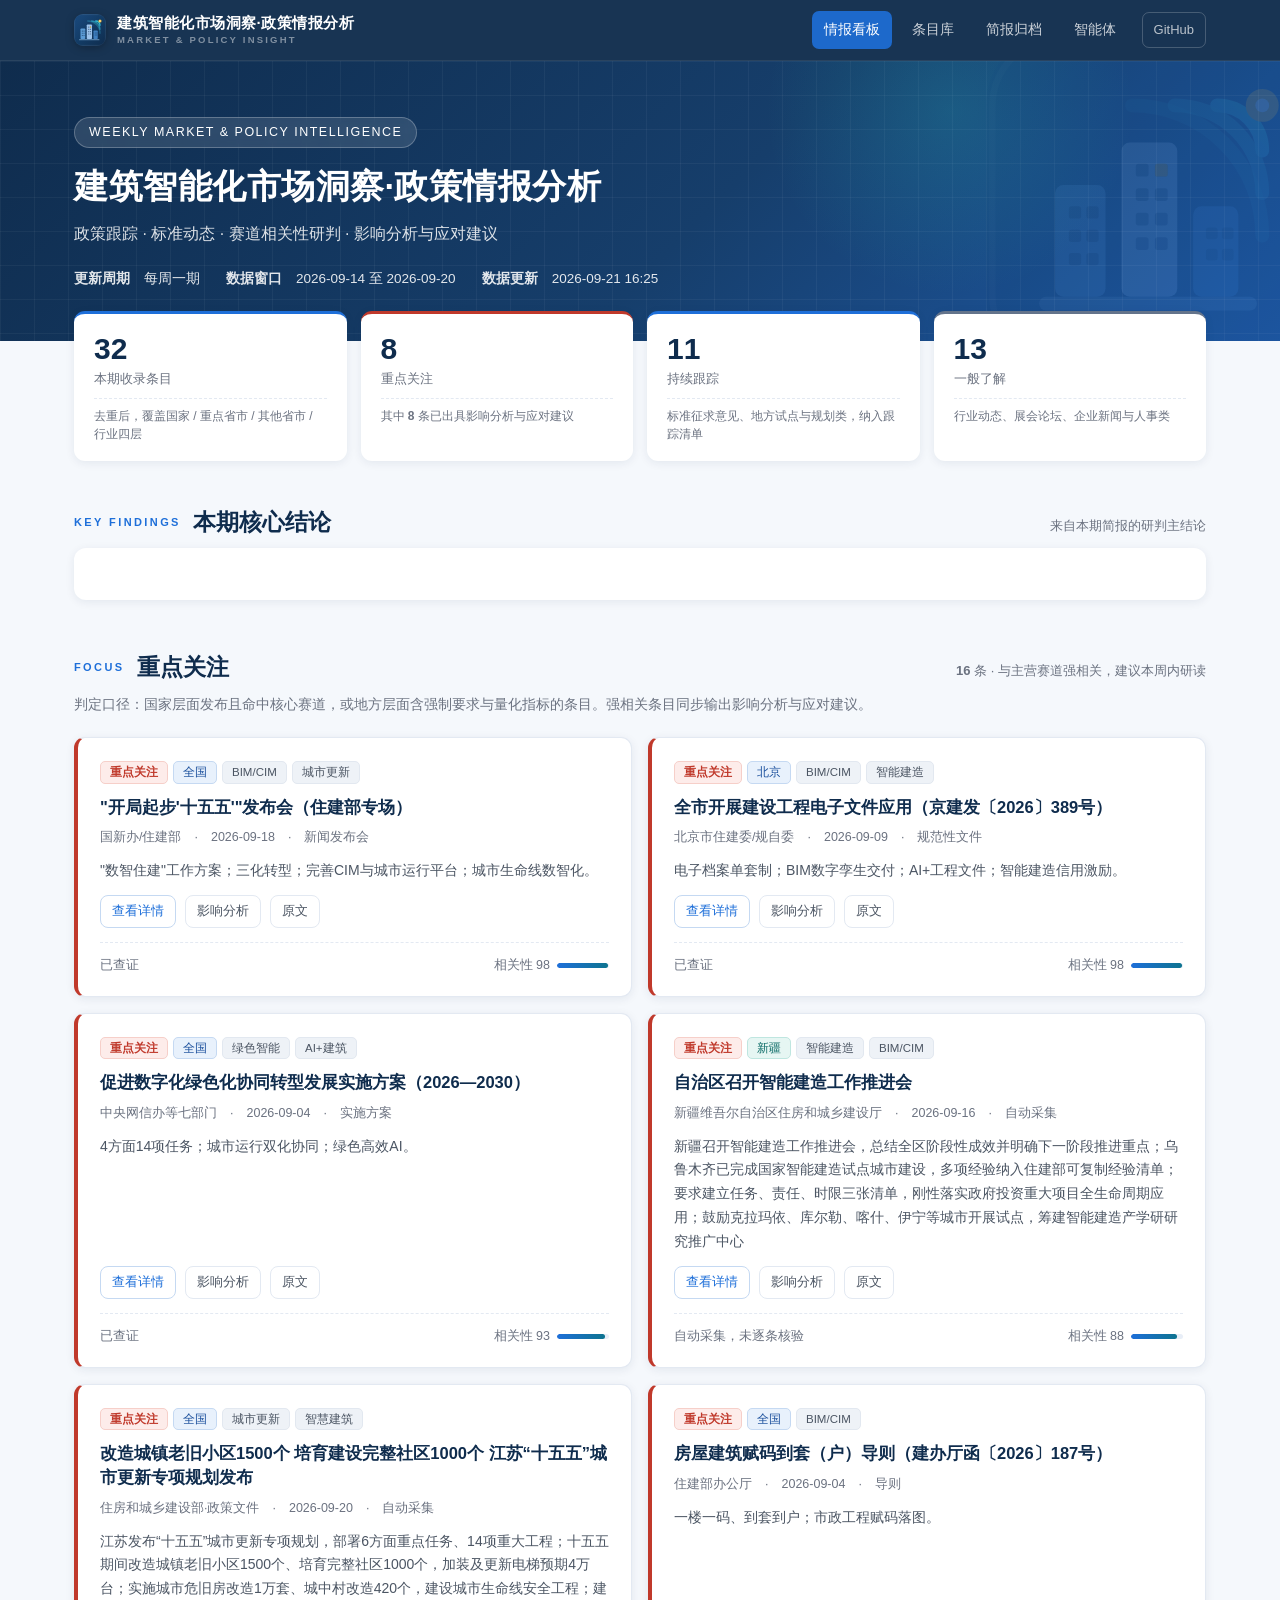
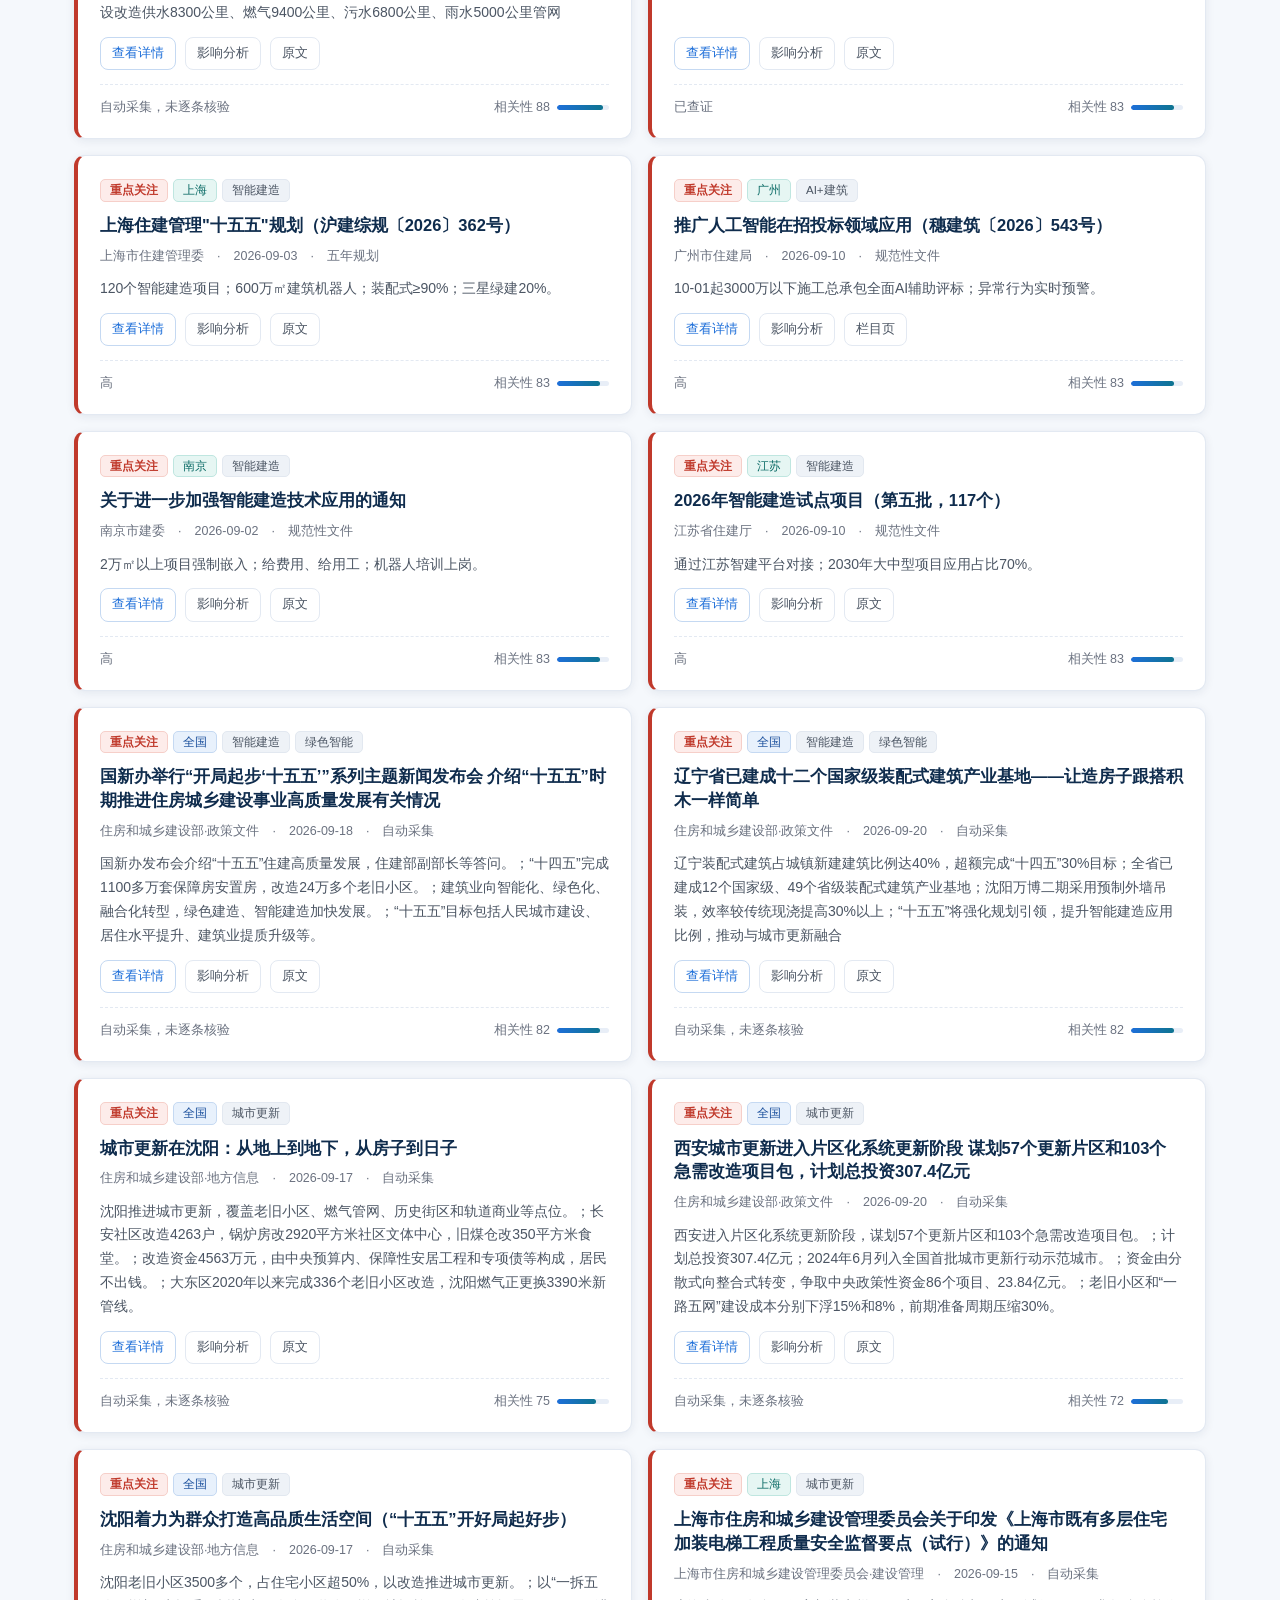
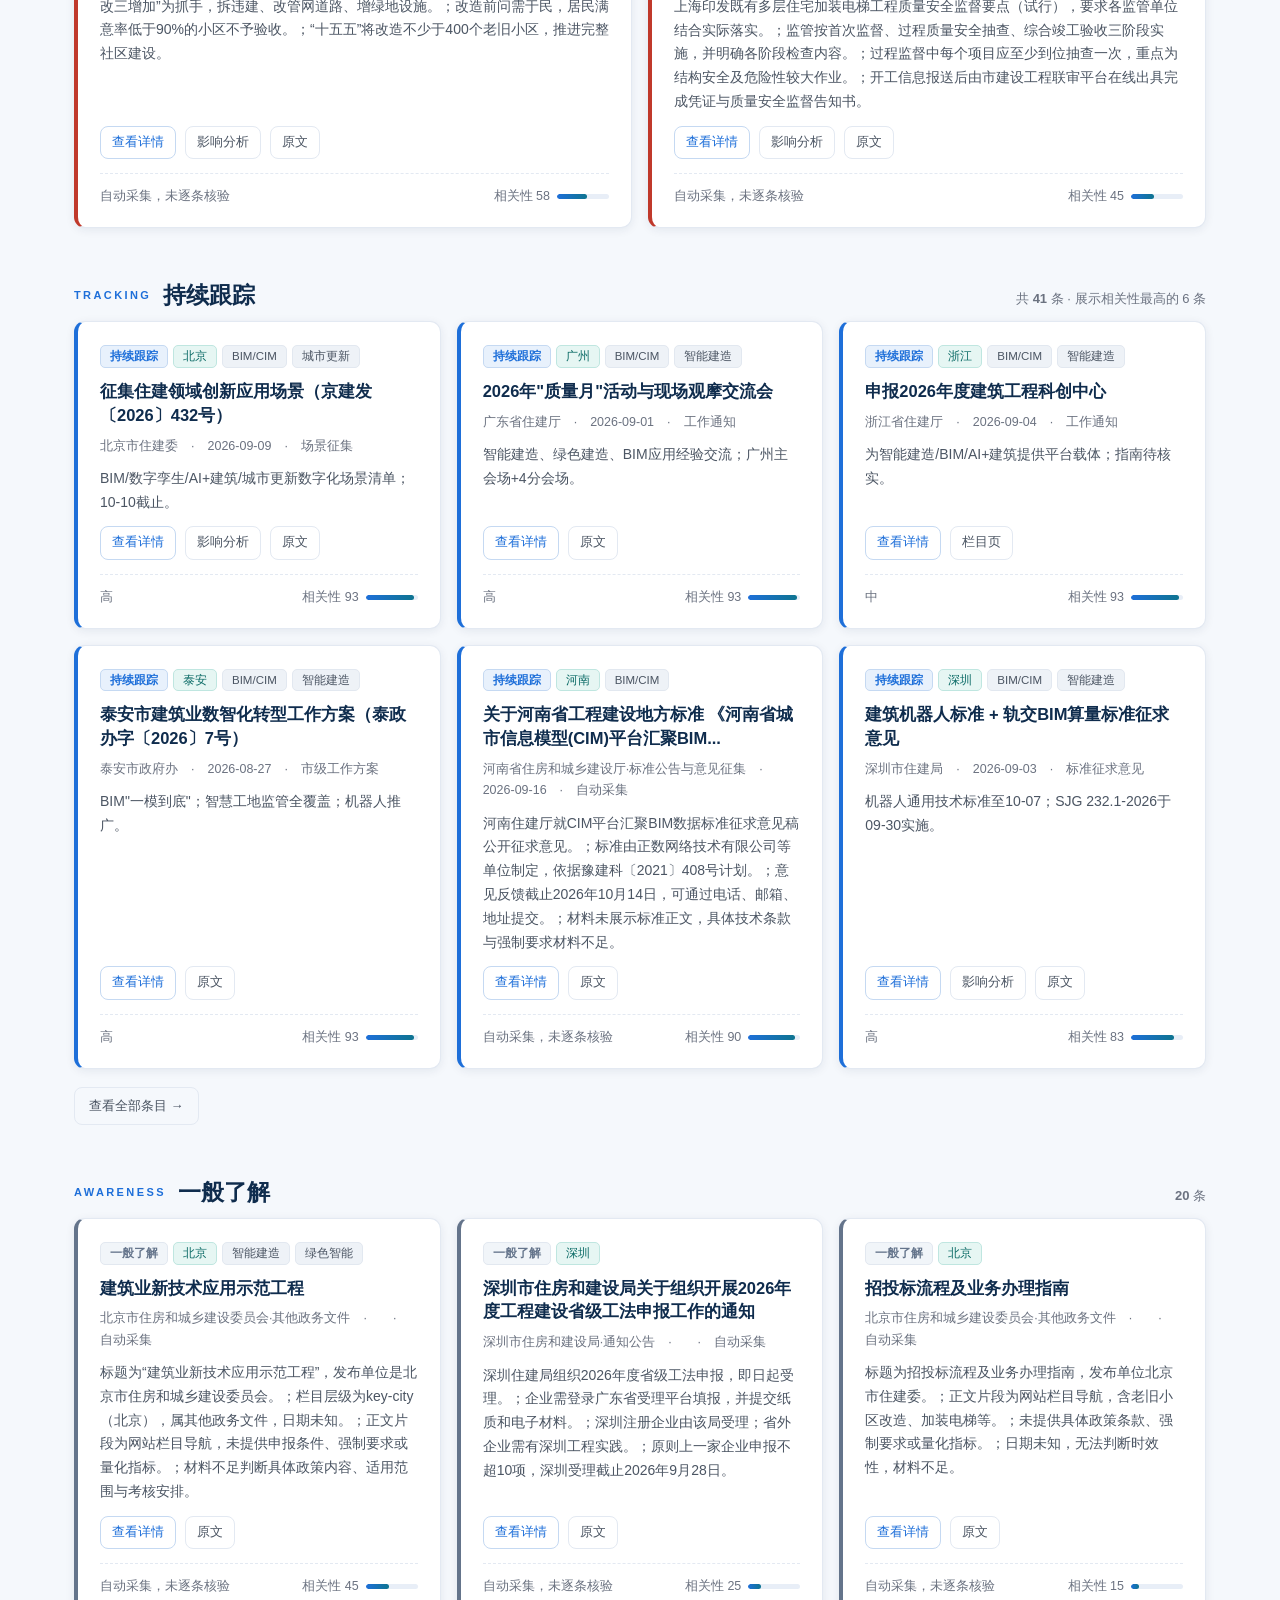
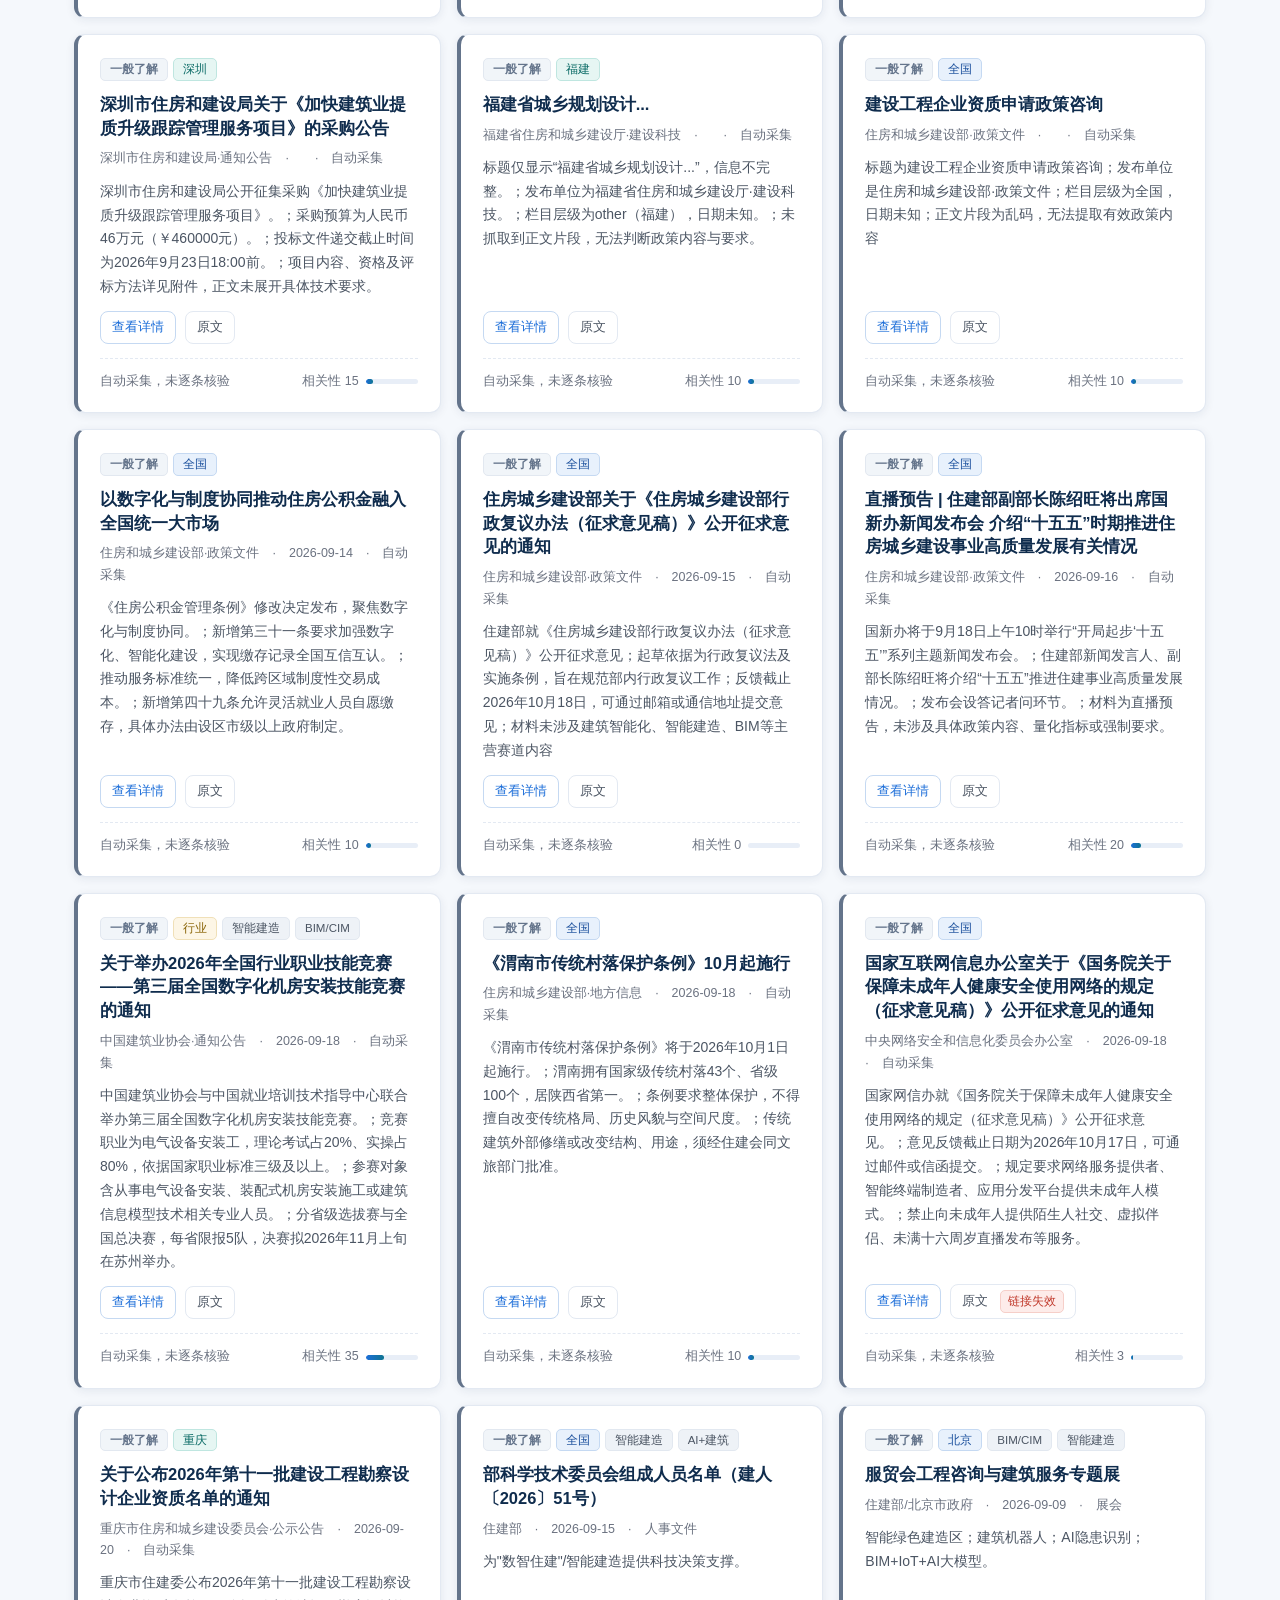
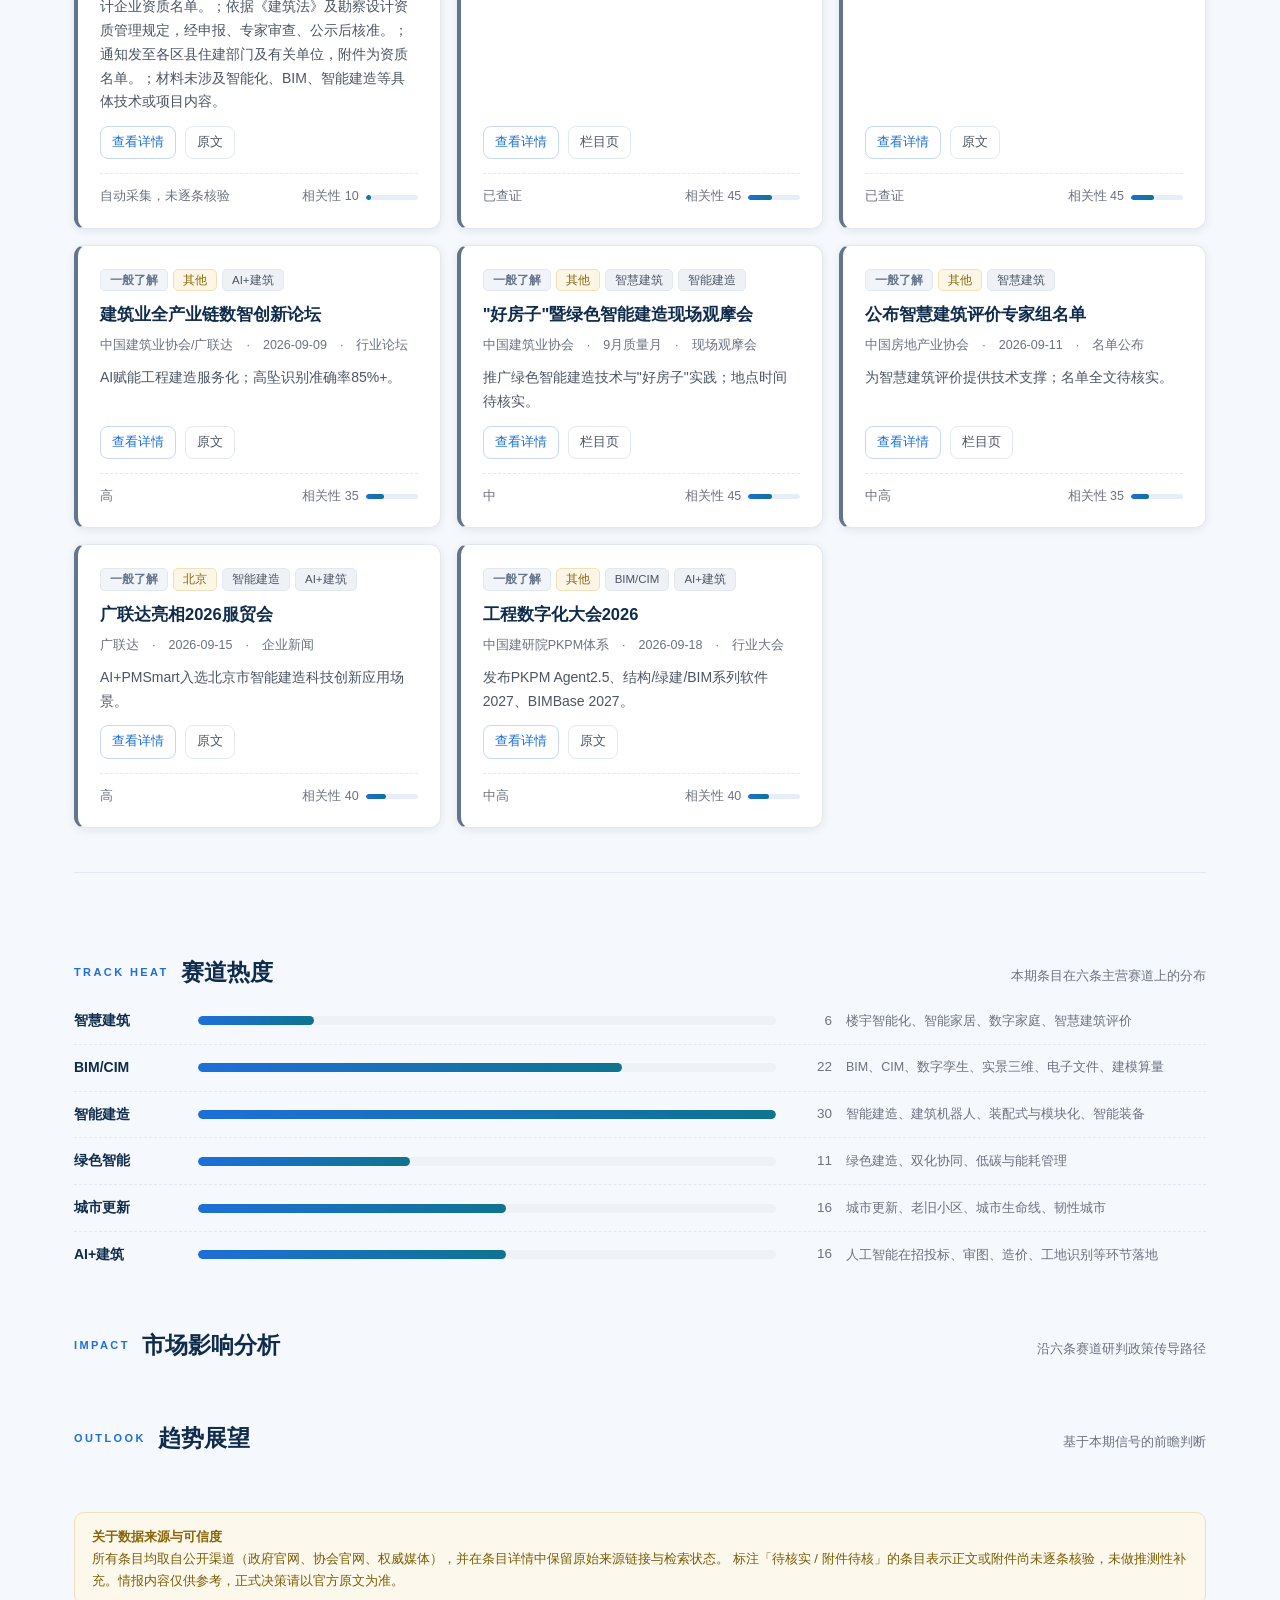
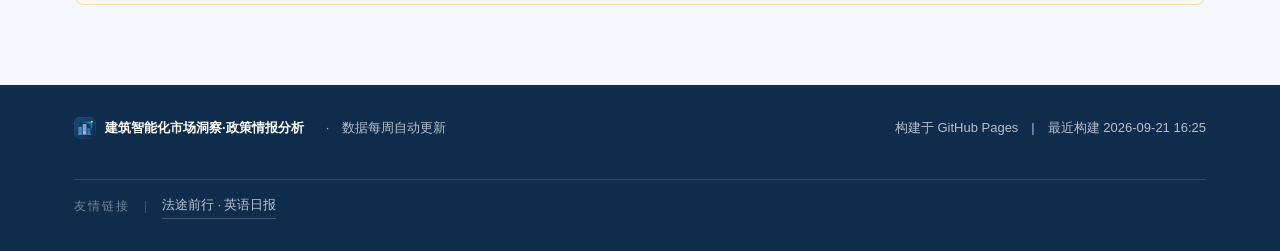
==== commit 25a32a23: "chore: 平台更名为「建筑智能化市场洞察·政策情报分析」 - 站点全名、导航品牌、页脚、各页 <title>、logo aria-label、README 同步更名 - 英文副标题 POLICY " ====
--- a/index.html
+++ b/index.html
@@ -3,7 +3,7 @@
 <head>
 <meta charset="UTF-8">
 <meta name="viewport" content="width=device-width, initial-scale=1.0">
-<title>建筑智能化政策与技术情报站</title>
+<title>建筑智能化市场洞察·政策情报分析</title>
 <meta name="description" content="按周跟踪住建领域政策文件、标准发布与技术动态，自动摘要、相关性判定并按三档分类，对强相关条目输出影响分析与应对建议。">
 <link rel="icon" type="image/svg+xml" href="assets/img/favicon.svg">
 <link rel="stylesheet" href="assets/css/style.css">
@@ -12,7 +12,7 @@
 
 <nav class="nav">
   <div class="wrap">
-    <a class="brand" href="index.html"><img class="logo" src="assets/img/logo.svg" alt="情报站徽标"><span class="brand-t">建筑智能化情报站<i>POLICY &amp; TECH INTEL</i></span></a>
+    <a class="brand" href="index.html"><img class="logo" src="assets/img/logo.svg" alt="政策情报分析徽标"><span class="brand-t">建筑智能化市场洞察·政策情报分析<i>MARKET &amp; POLICY INSIGHT</i></span></a>
     <a class="link on" href="index.html">情报看板</a>
     <a class="link" href="items.html">条目库</a>
     <a class="link" href="briefs.html">简报归档</a>
@@ -23,8 +23,8 @@
 
 <header class="hero">
   <div class="wrap">
-    <span class="tag">WEEKLY POLICY &amp; TECH INTELLIGENCE</span>
-    <h1>建筑智能化政策与技术情报站</h1>
+    <span class="tag">WEEKLY MARKET &amp; POLICY INTELLIGENCE</span>
+    <h1>建筑智能化市场洞察·政策情报分析</h1>
     <p class="sub">政策跟踪 · 标准动态 · 赛道相关性研判 · 影响分析与应对建议</p>
     <div class="meta">
       <span><b>更新周期</b>　每周一期</span>
@@ -120,7 +120,7 @@
 
 <footer class="foot">
   <div class="wrap">
-    <div class="foot-brand"><img src="assets/img/logo.svg" alt="" class="foot-logo"><b>建筑智能化政策与技术情报站</b>　·　数据每周自动更新</div>
+    <div class="foot-brand"><img src="assets/img/logo.svg" alt="" class="foot-logo"><b>建筑智能化市场洞察·政策情报分析</b>　·　数据每周自动更新</div>
     <div>构建于 GitHub Pages　|　<span id="foot-updated">—</span></div>
     <div class="foot-links">
       <span class="fl-label">友情链接</span>
--- a/assets/css/style.css
+++ b/assets/css/style.css
@@ -1,5 +1,5 @@
 /* ==========================================================================
-   建筑智能化政策与技术情报站 —— 样式系统
+   建筑智能化市场洞察·政策情报分析 —— 样式系统
    基调沿用月度简报的深蓝商务风（navy / blue / teal / gold），
    升级为可长期使用的情报工作台视觉。
    ========================================================================== */
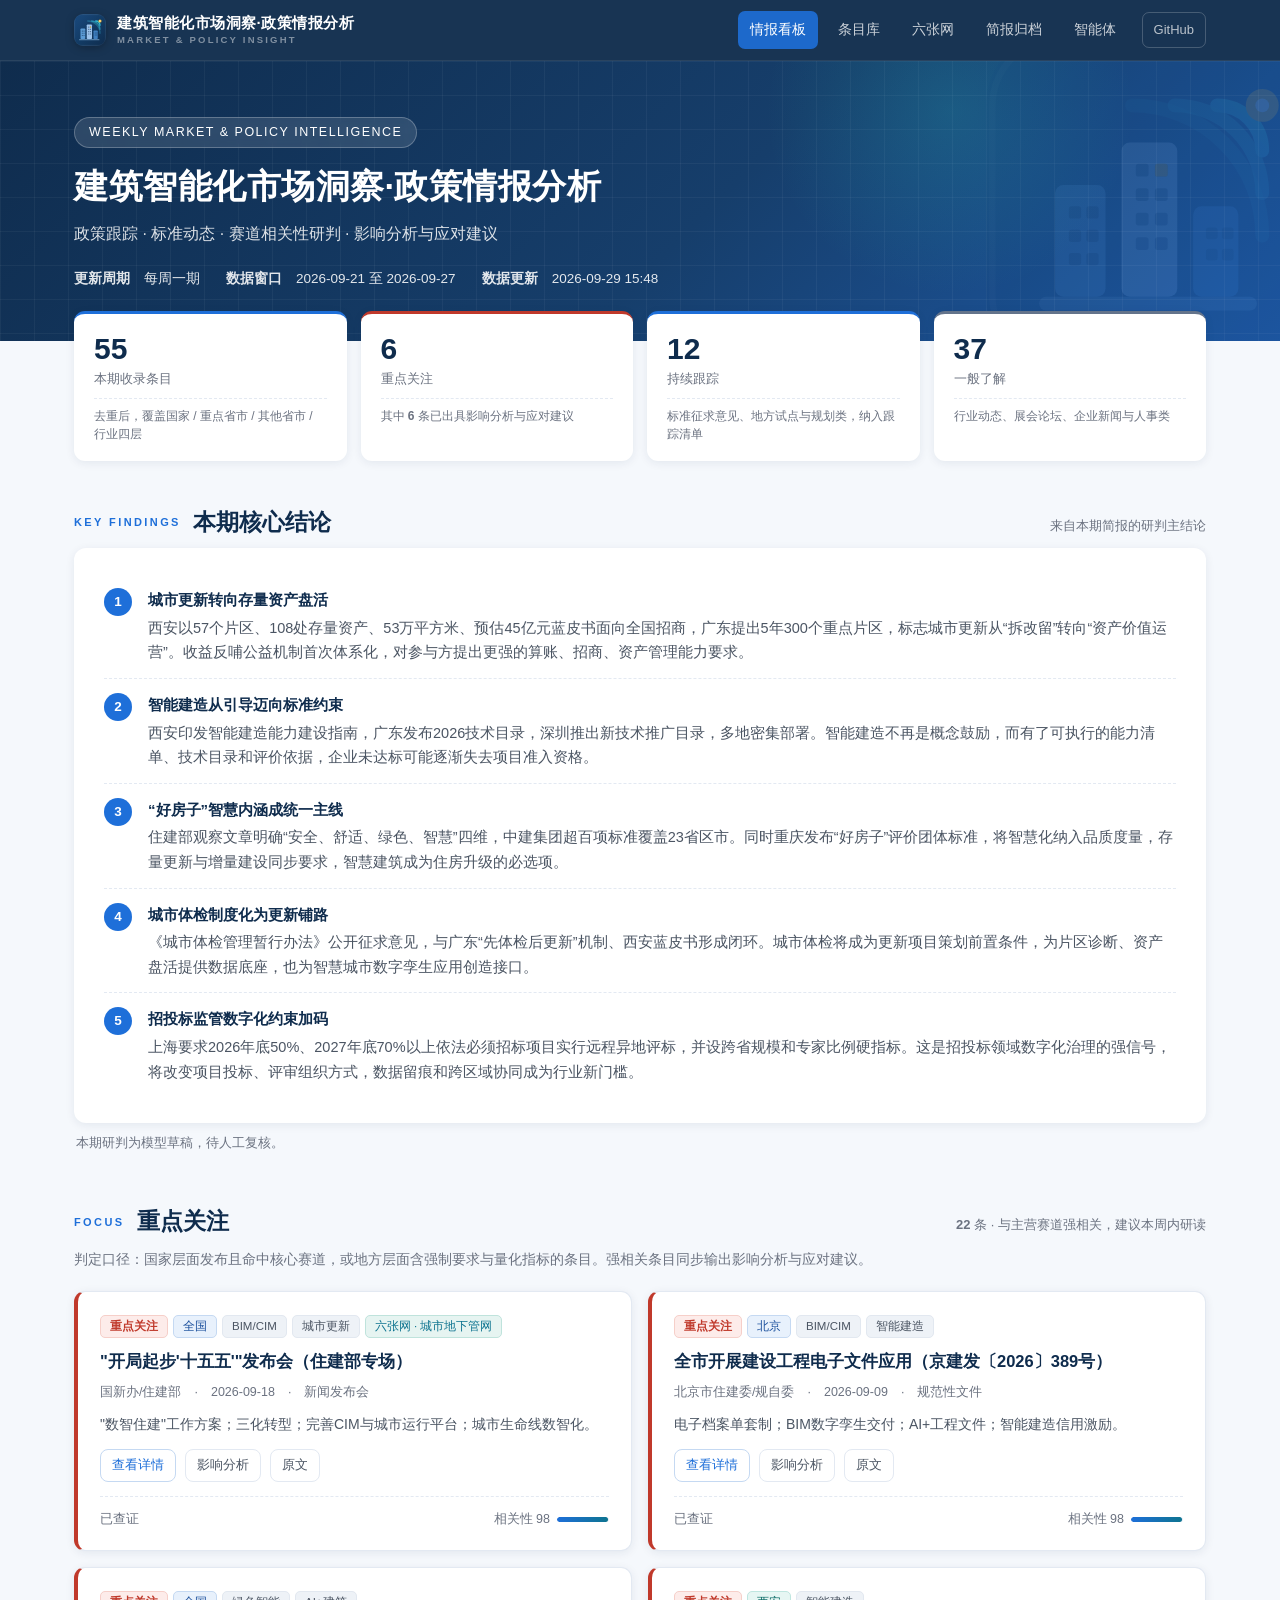
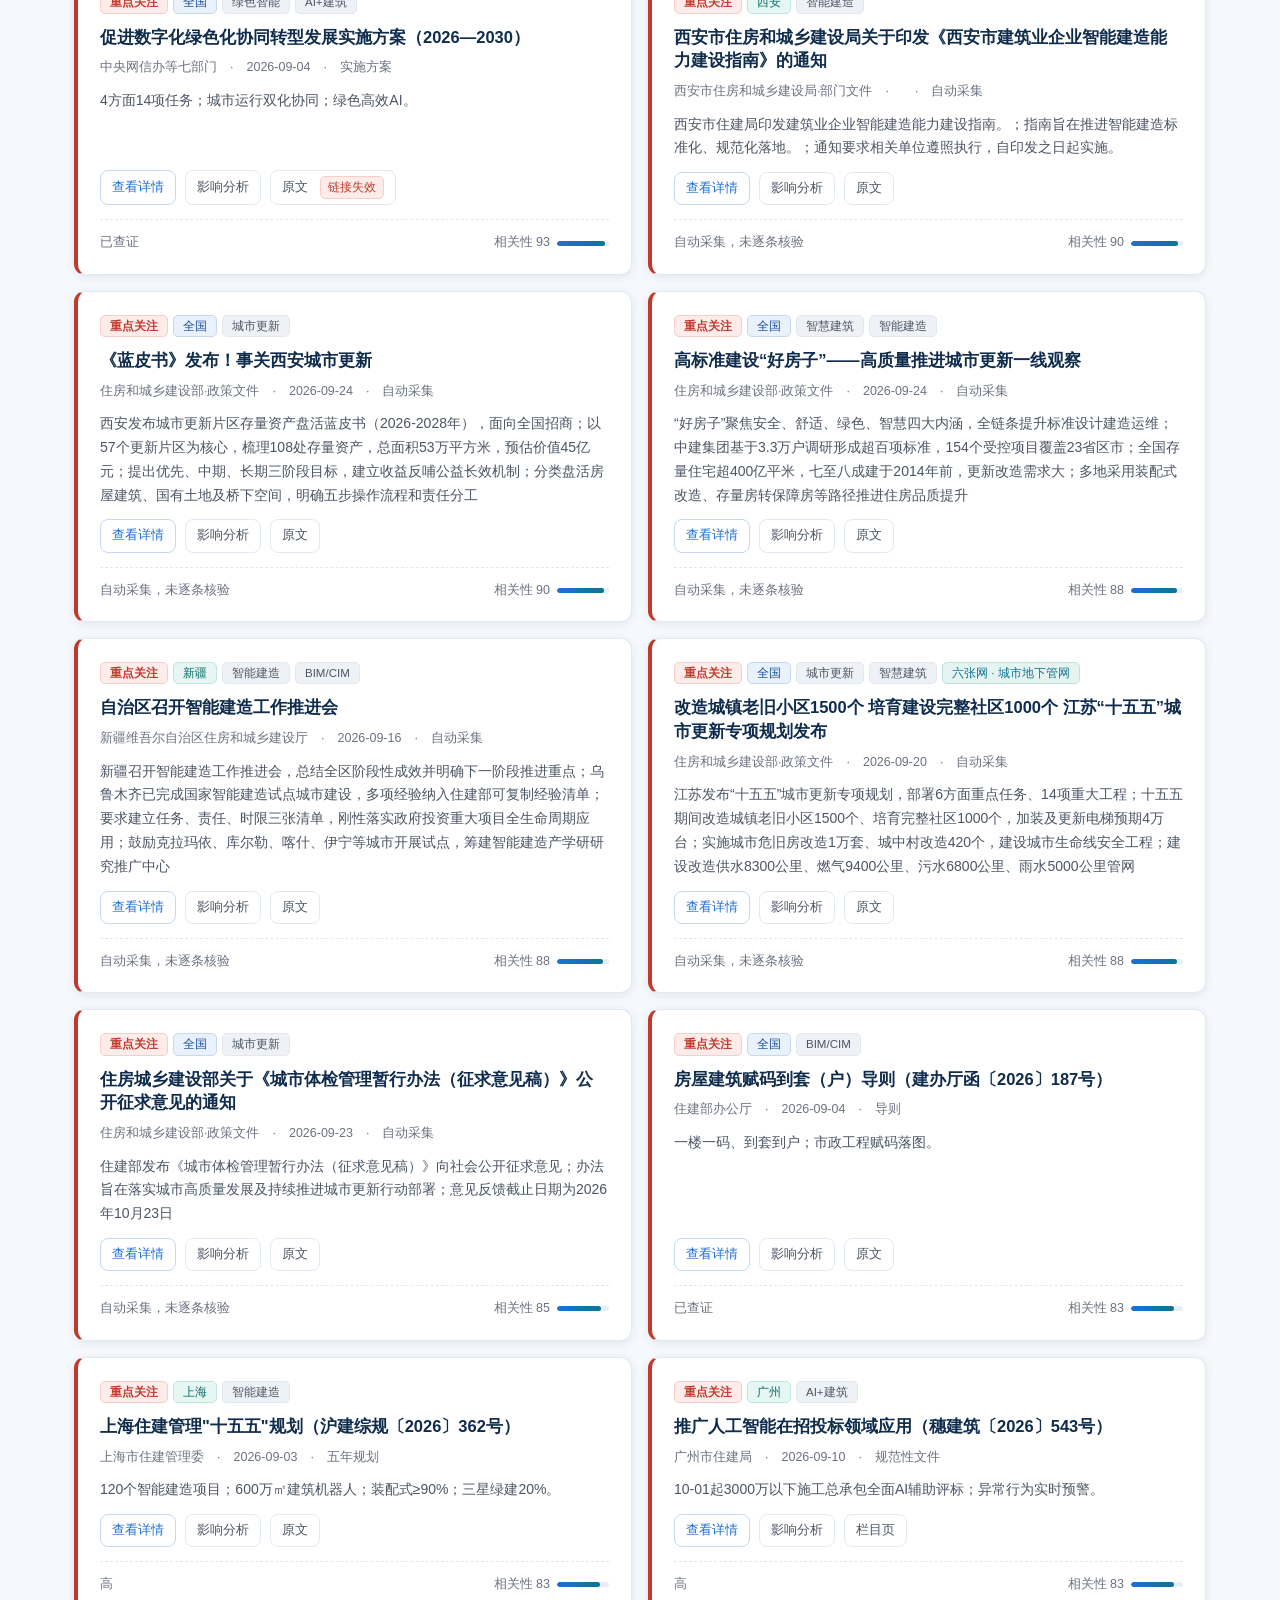
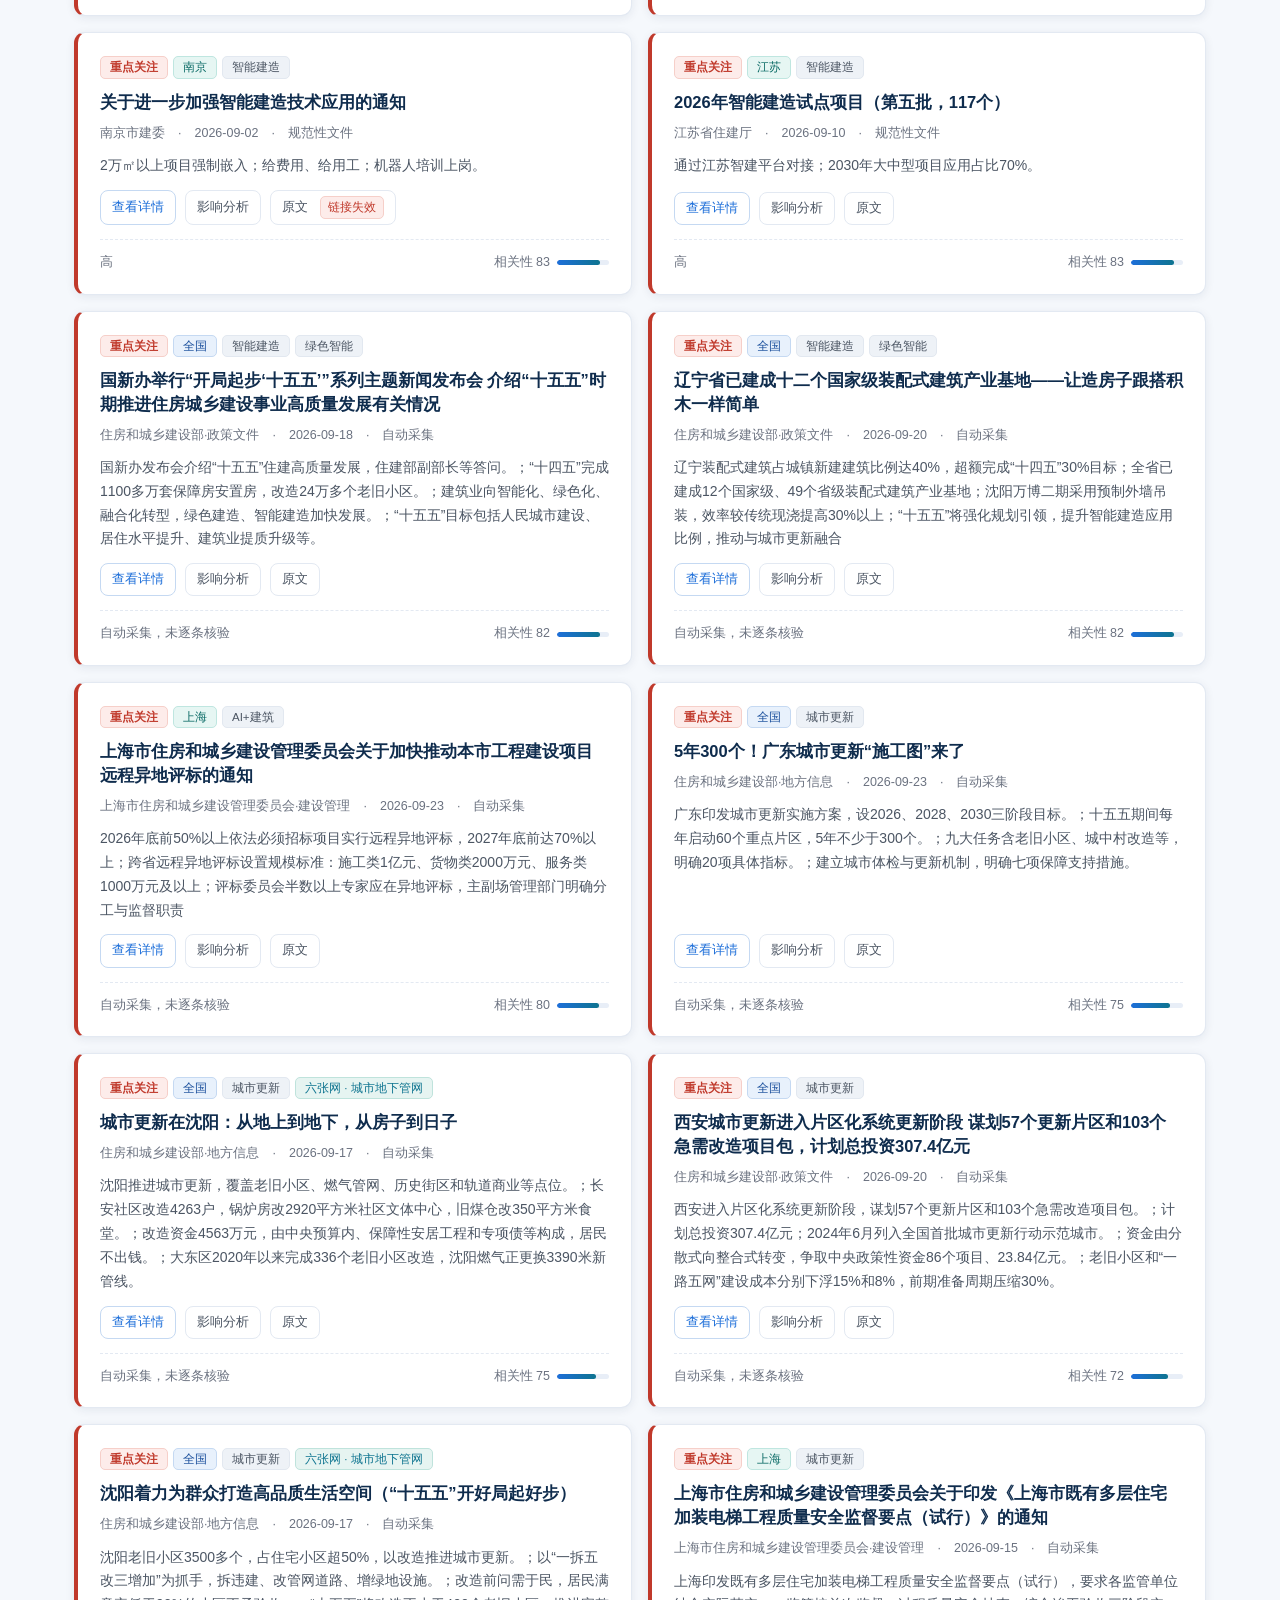
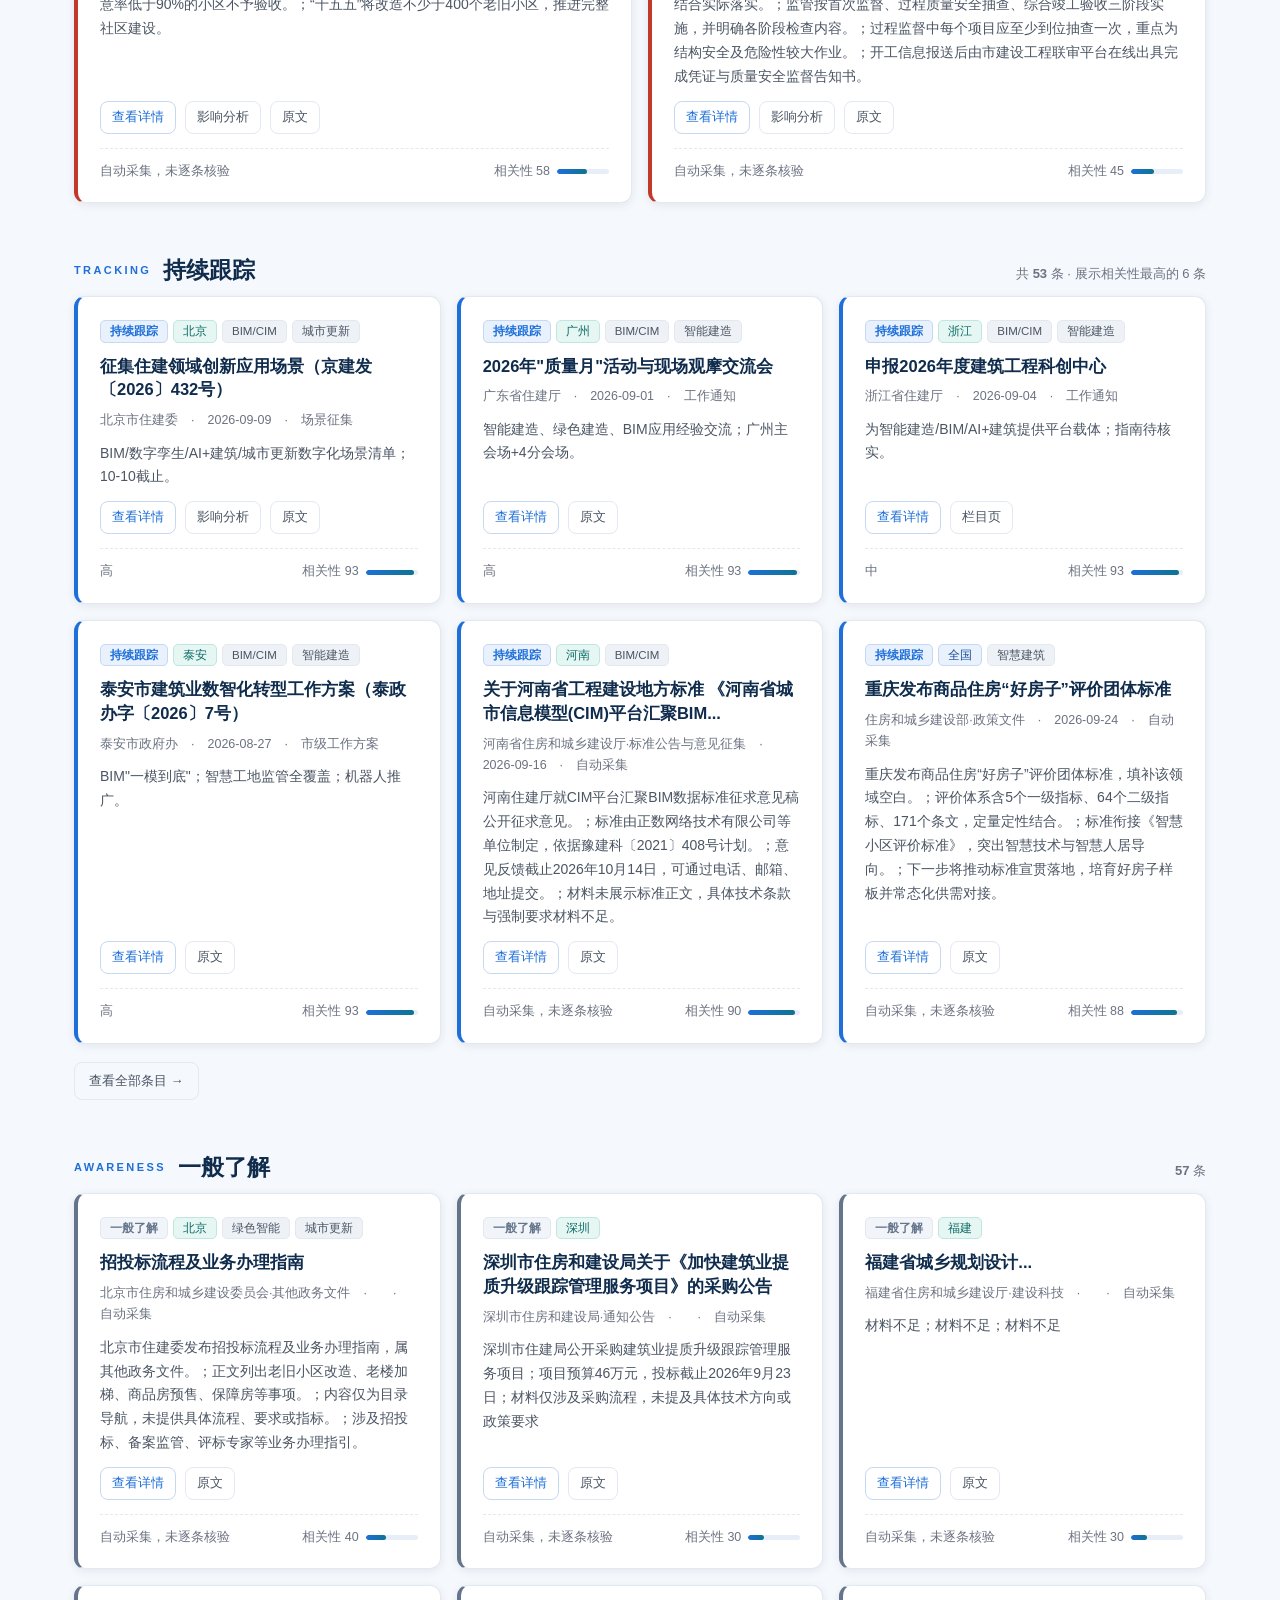
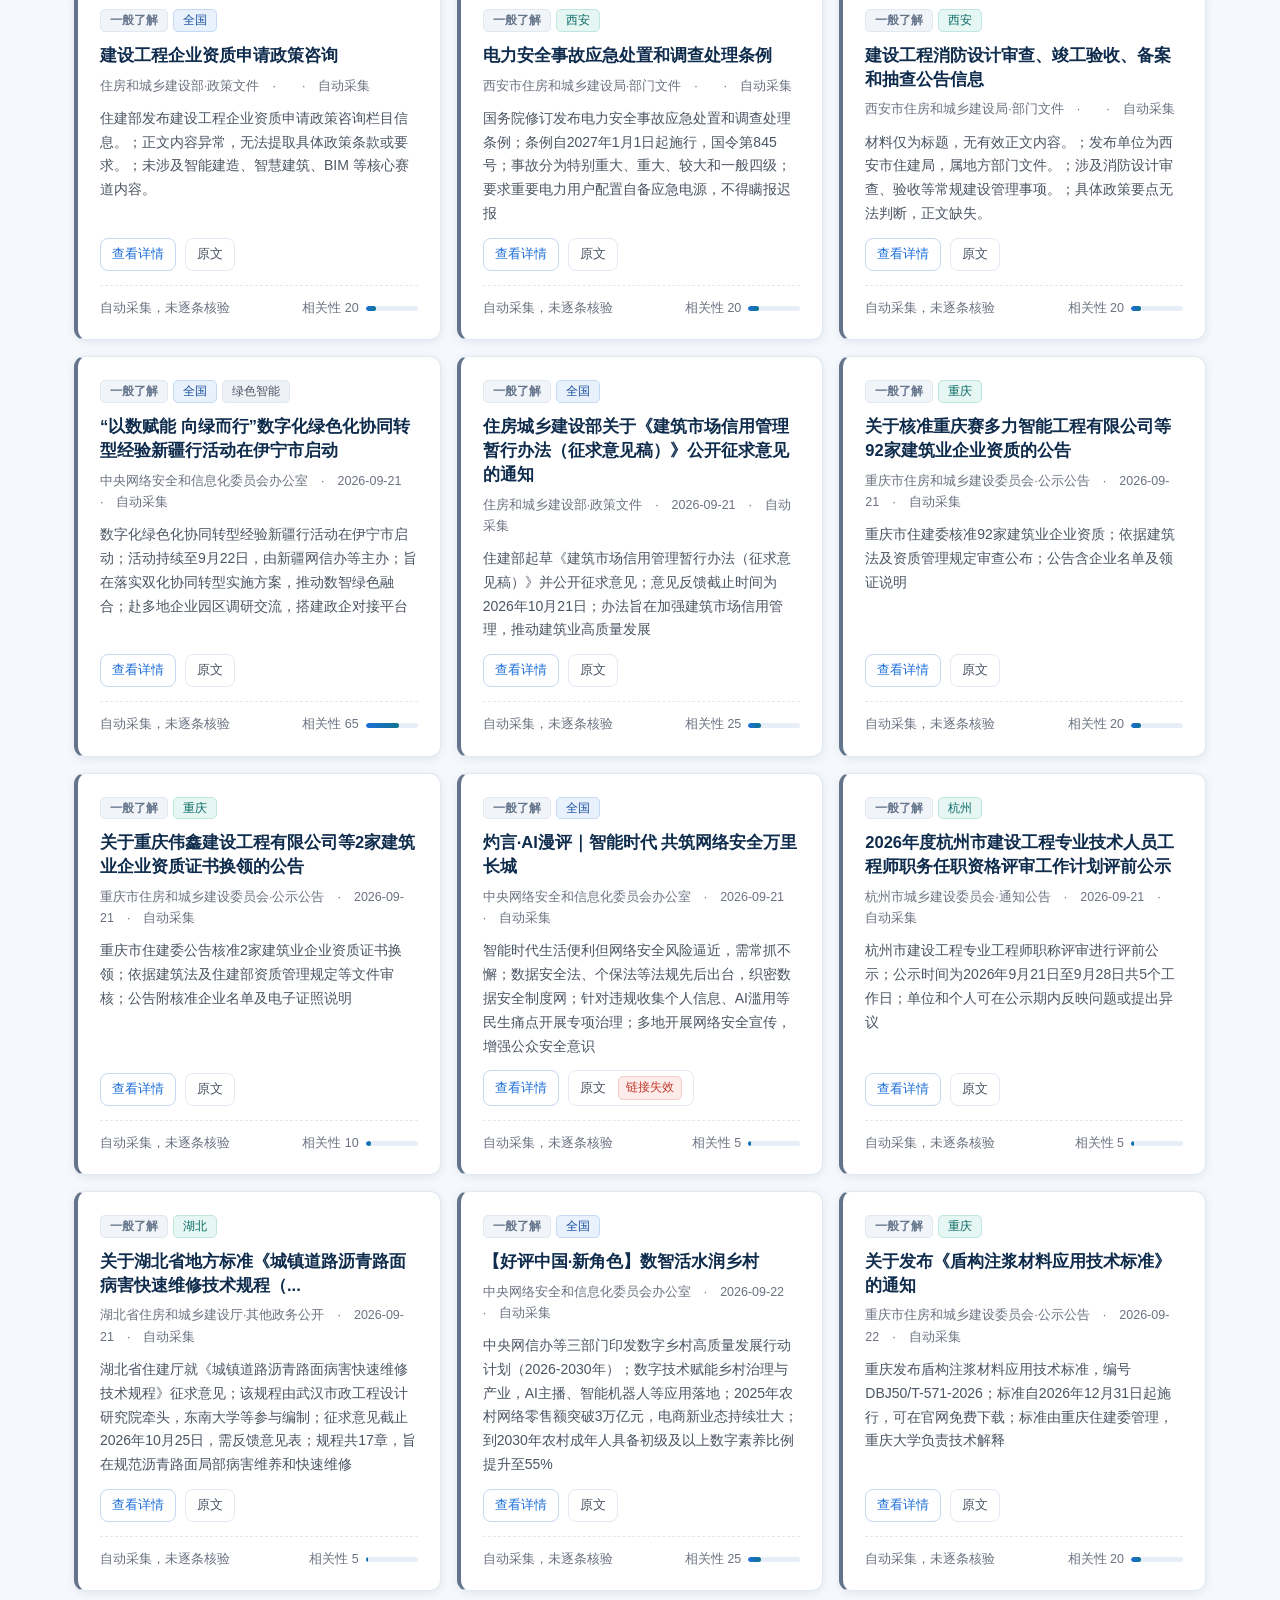
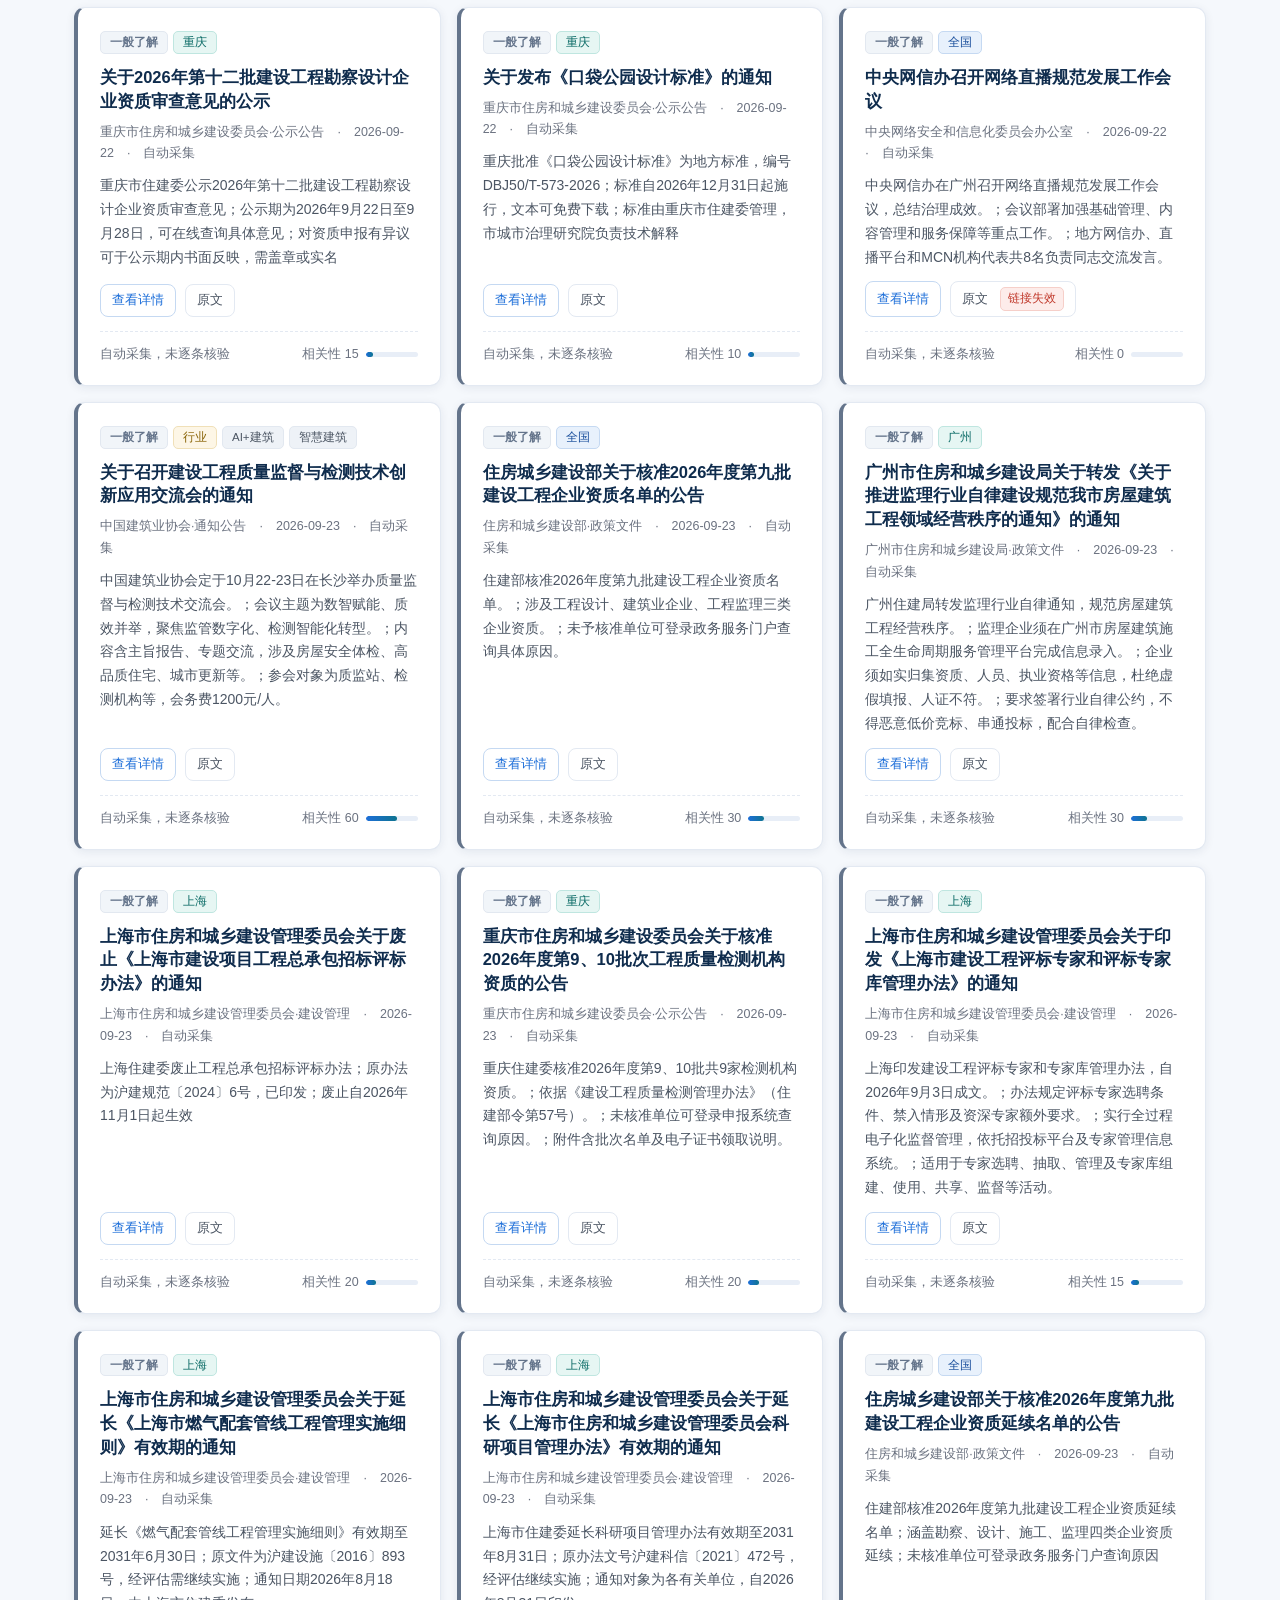
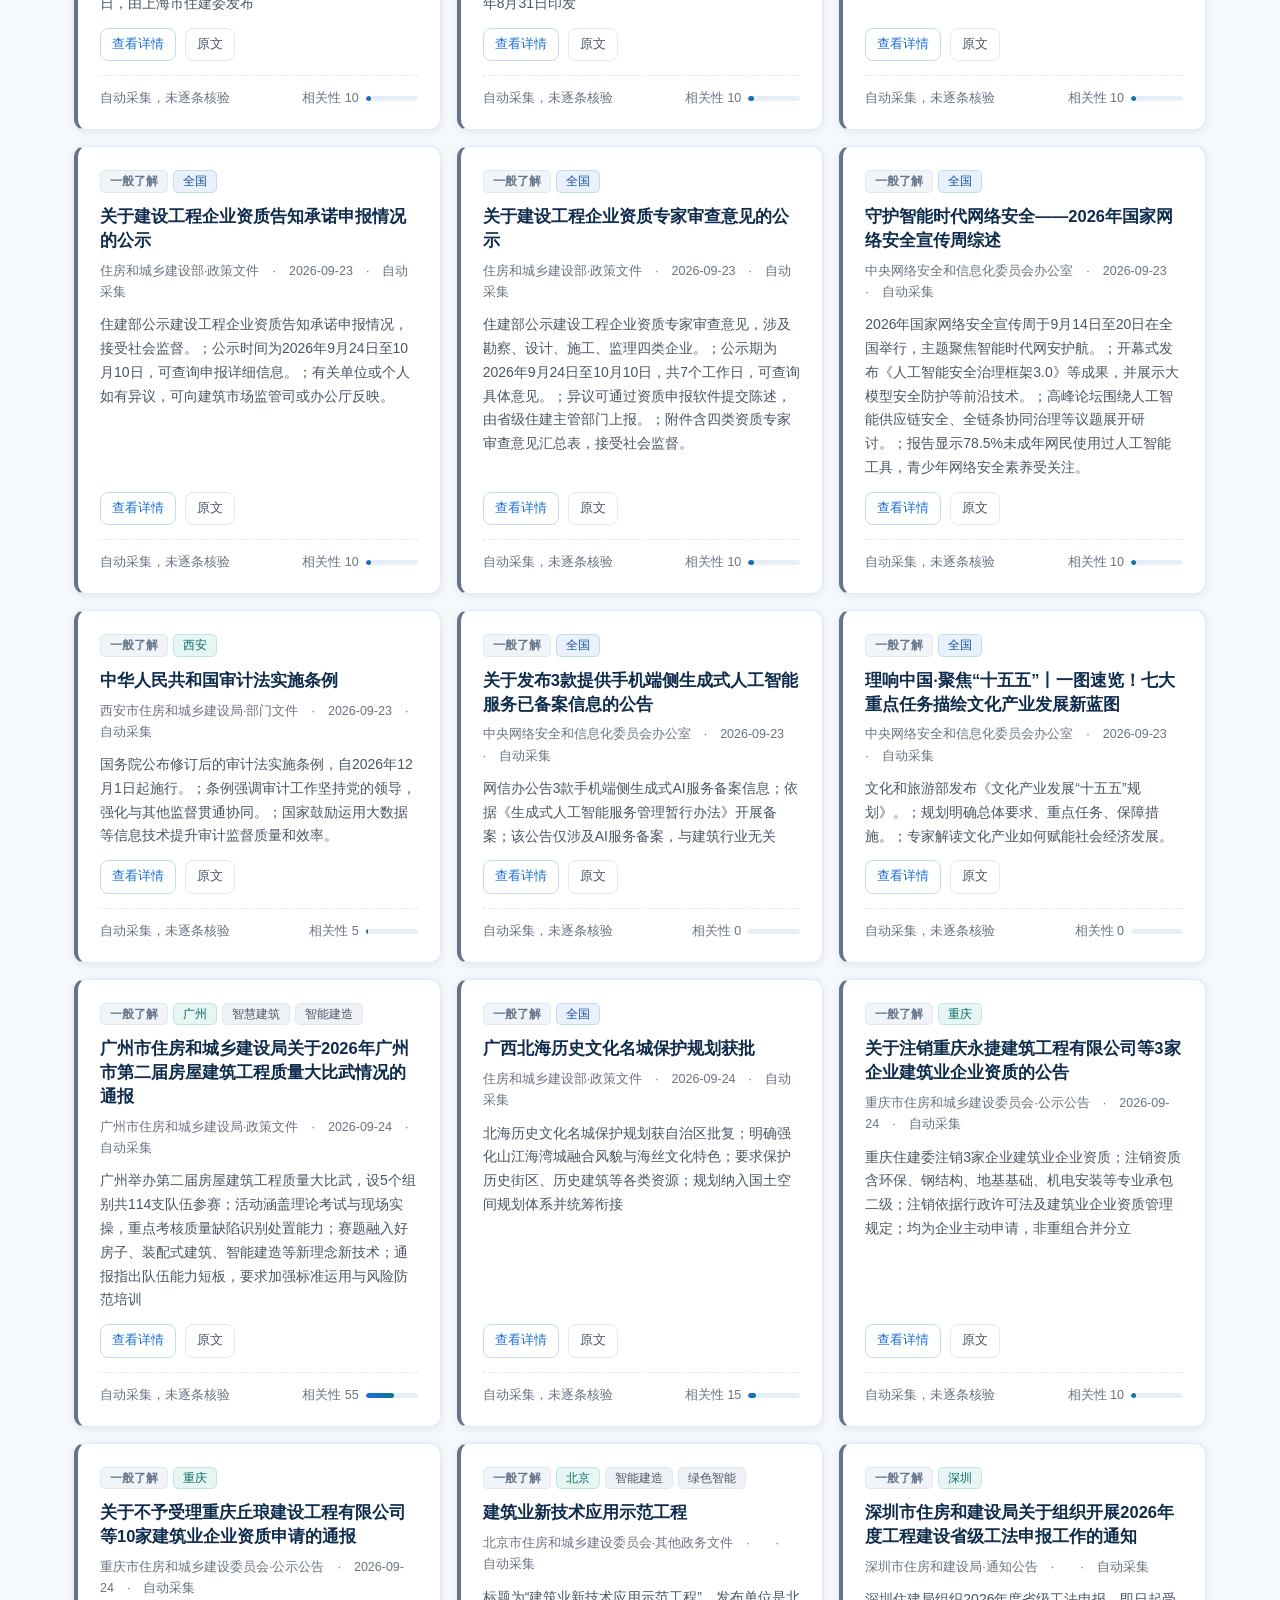
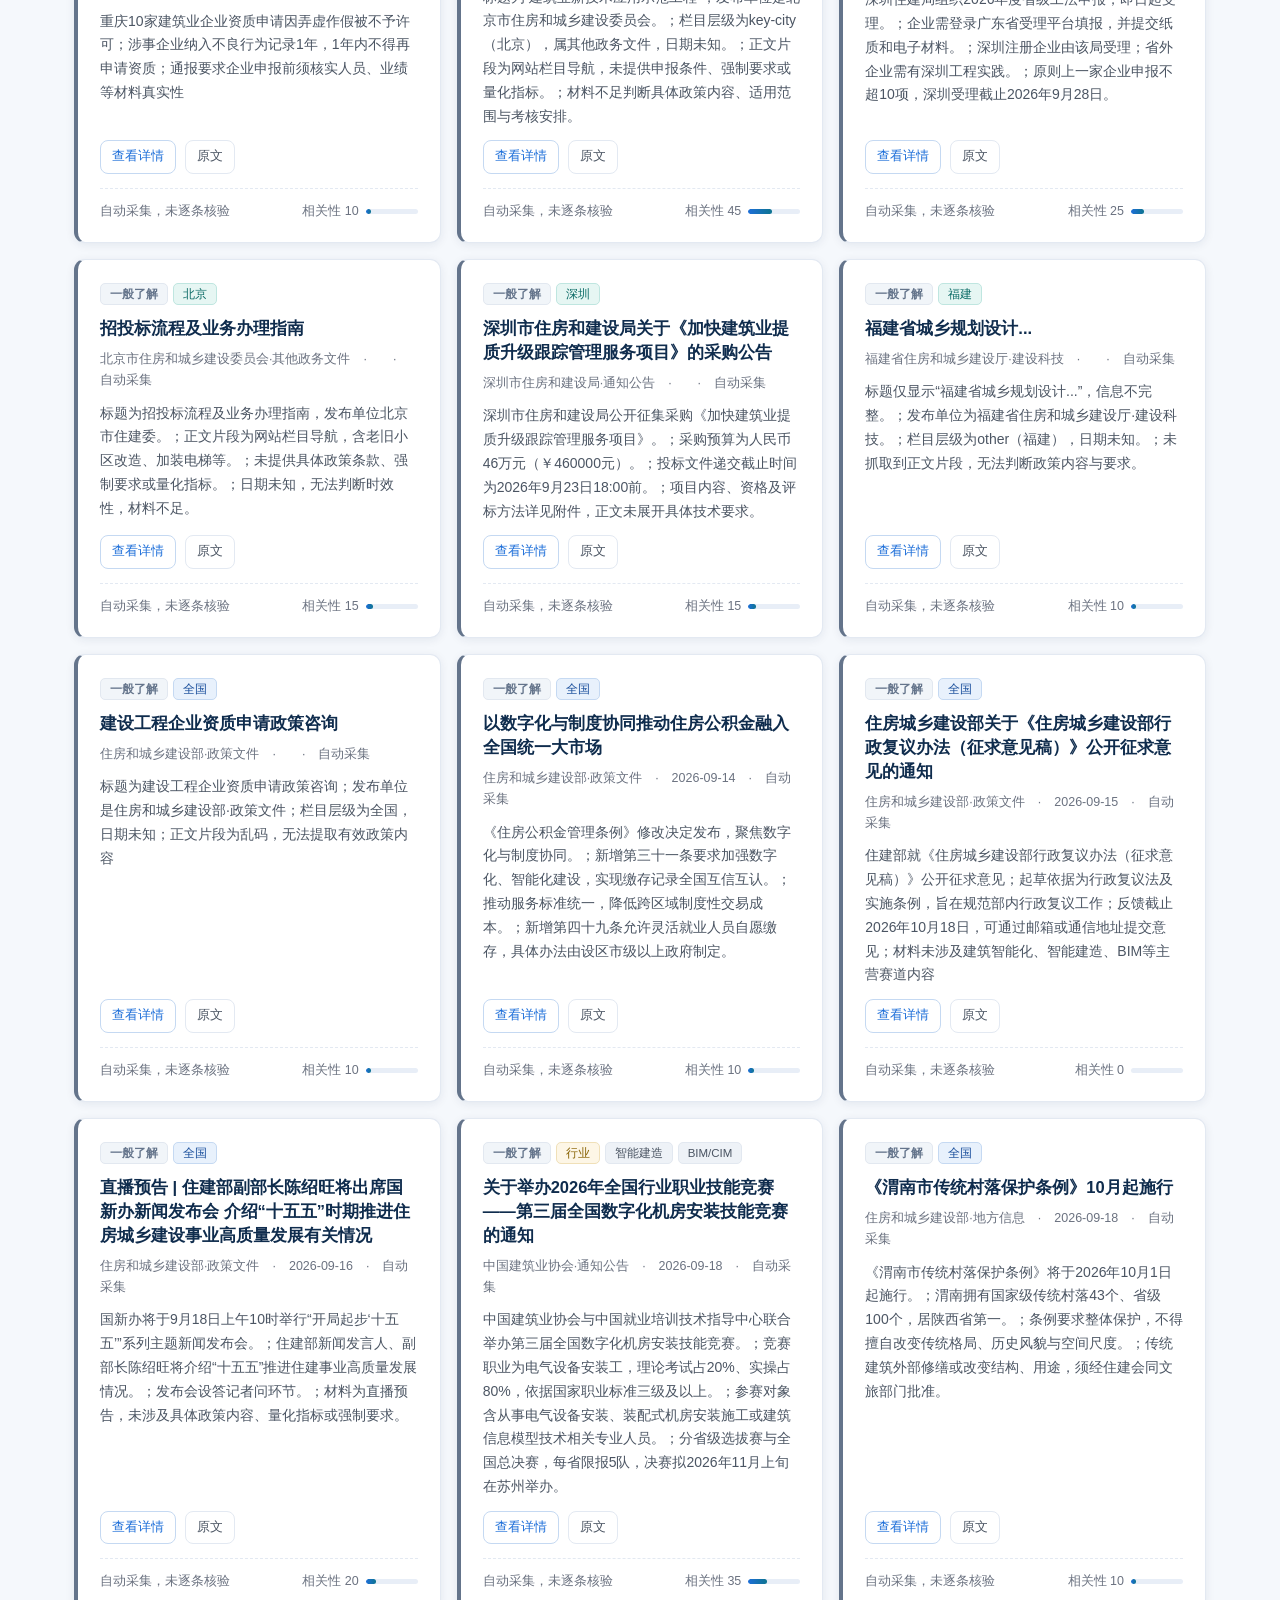
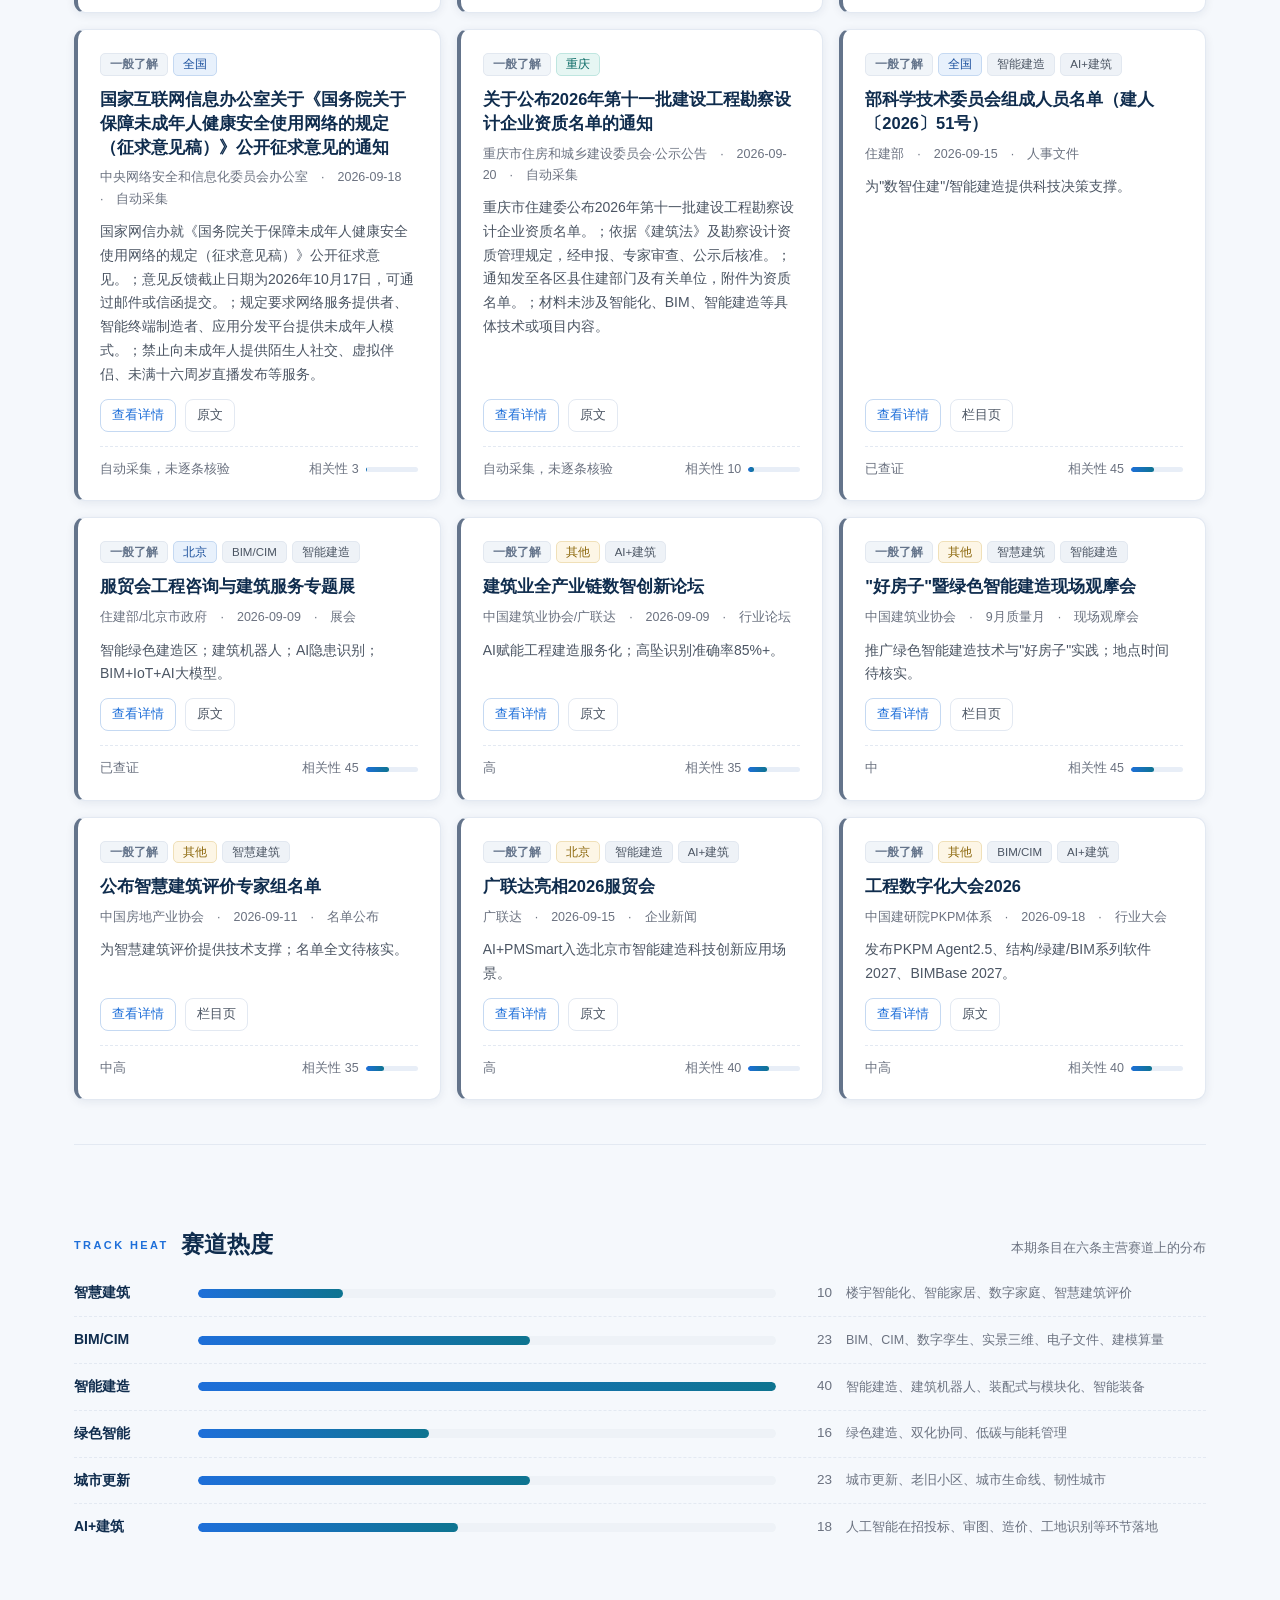
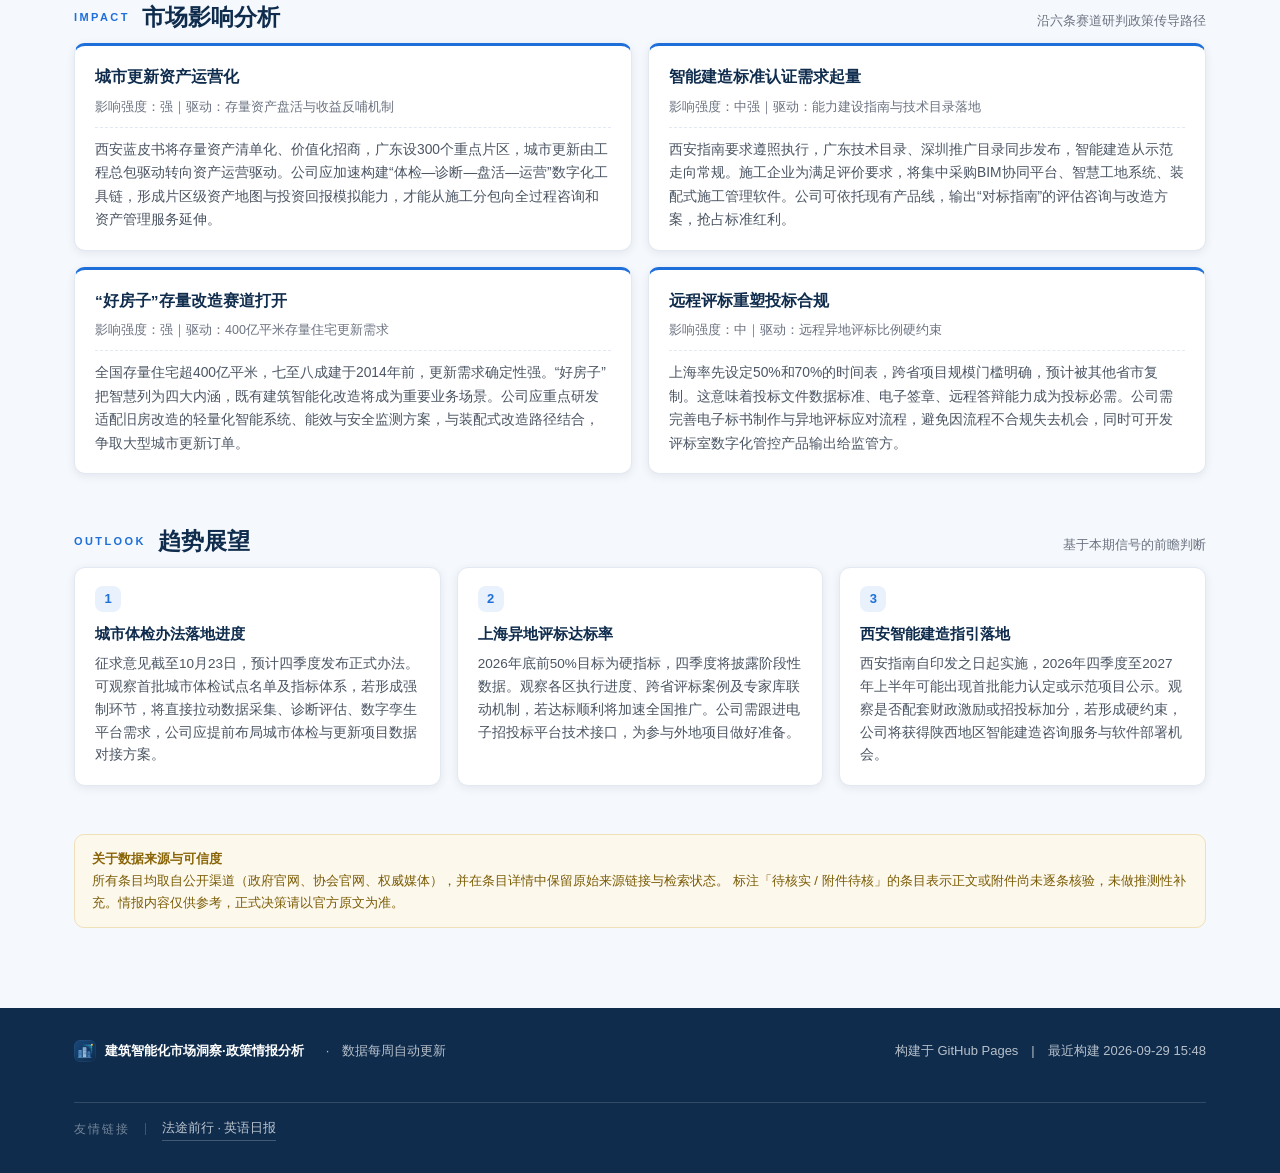
==== commit c039434e: "feat: 新增基础设施「六张网」政策专题版块 站点新增独立版块 six-networks.html（导航「六张网」），人工底图 + 自动动态流两层：  - agent/six_networks.js" ====
--- a/index.html
+++ b/index.html
@@ -15,6 +15,7 @@
     <a class="brand" href="index.html"><img class="logo" src="assets/img/logo.svg" alt="政策情报分析徽标"><span class="brand-t">建筑智能化市场洞察·政策情报分析<i>MARKET &amp; POLICY INSIGHT</i></span></a>
     <a class="link on" href="index.html">情报看板</a>
     <a class="link" href="items.html">条目库</a>
+    <a class="link" href="six-networks.html">六张网</a>
     <a class="link" href="briefs.html">简报归档</a>
     <a class="link" href="agent.html">智能体</a>
     <a class="gh" href="https://github.com/Bossquare/policy-intel" target="_blank" rel="noopener">GitHub</a>
--- a/assets/css/style.css
+++ b/assets/css/style.css
@@ -380,6 +380,12 @@
 .mx li{margin-bottom:3px}
 
 /* ============================ 结论 / 展望 ============================ */
+/* 研判来源提示：模型草稿需人工复核，见 agent/analyze.py 的 narrative */
+.narr-note{margin:10px 2px 0;font-size:12.5px;color:var(--muted)}
+.narr-tag{
+  margin-left:8px;padding:2px 8px;border-radius:20px;font-size:11.5px;font-weight:500;
+  background:var(--bg);border:1px solid var(--border);color:var(--muted);
+}
 .concl{background:var(--card);border-radius:12px;box-shadow:var(--shadow);padding:26px 30px}
 .concl ol{list-style:none;counter-reset:c}
 .concl li{
@@ -544,6 +550,44 @@
   border-radius:10px;padding:13px 17px;font-size:13.2px;color:#7a5c06;margin-bottom:18px;line-height:1.65;
 }
 .notice b{color:#8a6508}
+
+/* ============================ 六张网专题 ============================ */
+.six-intro{display:grid;grid-template-columns:repeat(auto-fit,minmax(320px,1fr));gap:20px;
+  background:var(--card);border:1px solid var(--border);border-radius:14px;padding:24px 26px;box-shadow:var(--shadow)}
+.six-intro h3{margin:0 0 10px;font-size:18px;color:var(--navy)}
+.six-def{margin:0 0 14px;font-size:14.5px;line-height:1.85;color:var(--ink-2)}
+.six-origin{margin:0;font-size:13px;line-height:1.8;color:var(--muted);
+  border-left:3px solid var(--blue-line);padding-left:12px}
+.six-invest{background:linear-gradient(160deg,var(--navy),var(--navy-2));border-radius:12px;
+  padding:20px 22px;color:#fff}
+.si-t{font-size:11.5px;letter-spacing:.1em;color:rgba(255,255,255,.72)}
+.si-big{font-size:19px;font-weight:700;line-height:1.55;margin:8px 0 12px}
+.six-invest ul{margin:0;padding-left:16px;font-size:13px;line-height:1.85;color:rgba(255,255,255,.92)}
+.si-note{margin:12px 0 0;font-size:12px;line-height:1.7;color:rgba(255,255,255,.68)}
+.overview .ov-card .n.si-num{font-size:21px;line-height:1.4}
+.net-card{display:flex;flex-direction:column;background:var(--card);border:1px solid var(--border);
+  border-radius:14px;padding:20px 20px 16px;box-shadow:var(--shadow)}
+.net-head{display:flex;align-items:baseline;gap:8px;flex-wrap:wrap}
+.net-name{font-size:17px;font-weight:700;color:var(--navy)}
+.net-en{font-size:10px;letter-spacing:.05em;color:var(--muted);text-transform:uppercase}
+.net-org{font-size:12px;color:var(--teal);margin:6px 0 10px}
+.net-scope{margin:0 0 12px;font-size:13.5px;line-height:1.8;color:var(--ink-2)}
+.net-row{display:flex;gap:10px;font-size:12.5px;line-height:1.8;padding:9px 0;border-top:1px dashed var(--border)}
+.net-k{flex:0 0 74px;color:var(--muted)}
+.net-v{flex:1;color:var(--ink-2)}
+.net-opp .net-v{color:var(--ink)}
+.net-foot{margin-top:auto;padding-top:12px}
+.doc-card{background:var(--card);border:1px solid var(--border);border-radius:12px;
+  padding:18px 20px;margin-bottom:14px;box-shadow:var(--shadow)}
+.doc-head{display:flex;gap:14px;flex-wrap:wrap;font-size:12px;color:var(--muted);margin-bottom:8px}
+.doc-date{font-weight:700;color:var(--blue)}
+.doc-card h4{margin:0 0 10px;font-size:15.5px;line-height:1.6;color:var(--navy)}
+.doc-points{margin:0;padding-left:18px;font-size:13.5px;line-height:1.85;color:var(--ink-2)}
+.doc-points li{margin-bottom:5px}
+.doc-src{margin-top:10px;font-size:12.5px}
+.badge.six{background:#e6f4f1;color:var(--teal);border-color:#bfe3dc}
+/* 政策脉络里指向原文的链接：与正文同段，弱化为次要信息 */
+.tl-src{font-size:12px;white-space:nowrap;margin-left:4px}
 
 /* ============================ 响应式 ============================ */
 @media(max-width:1024px){
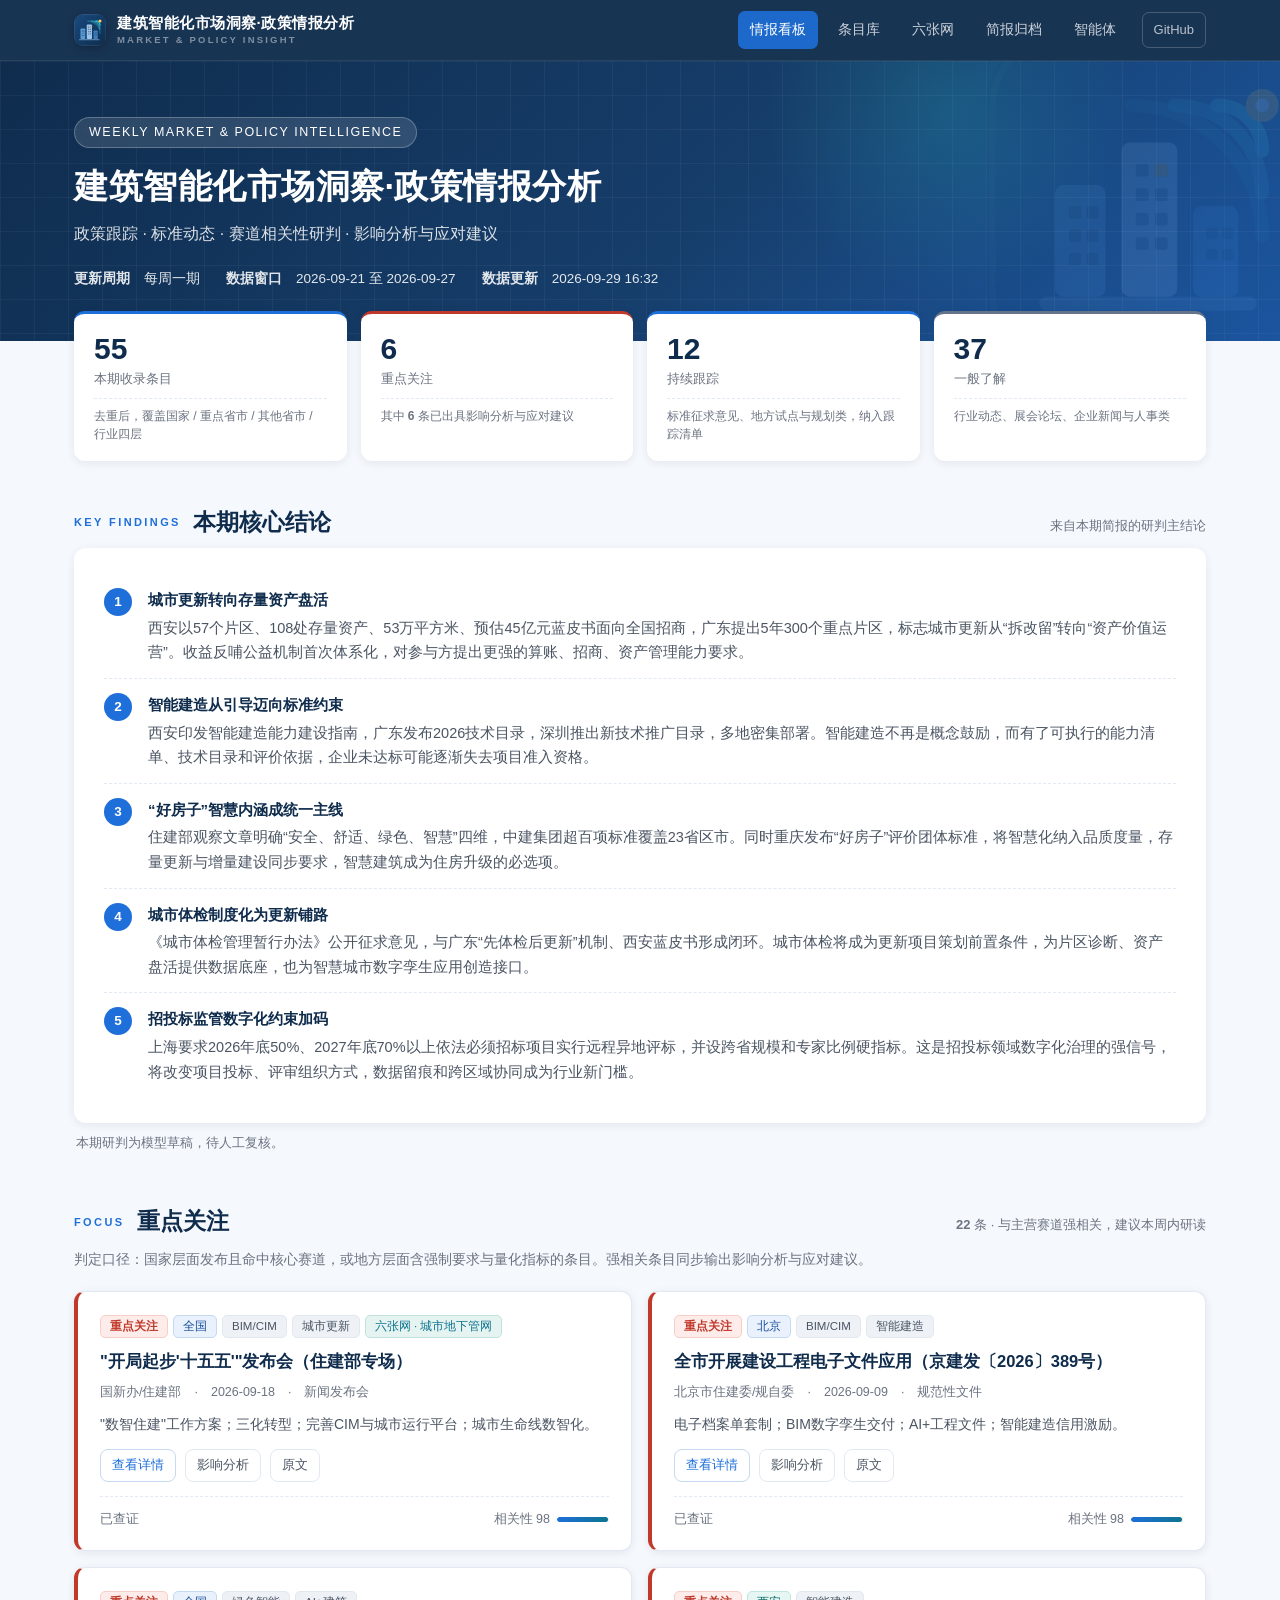
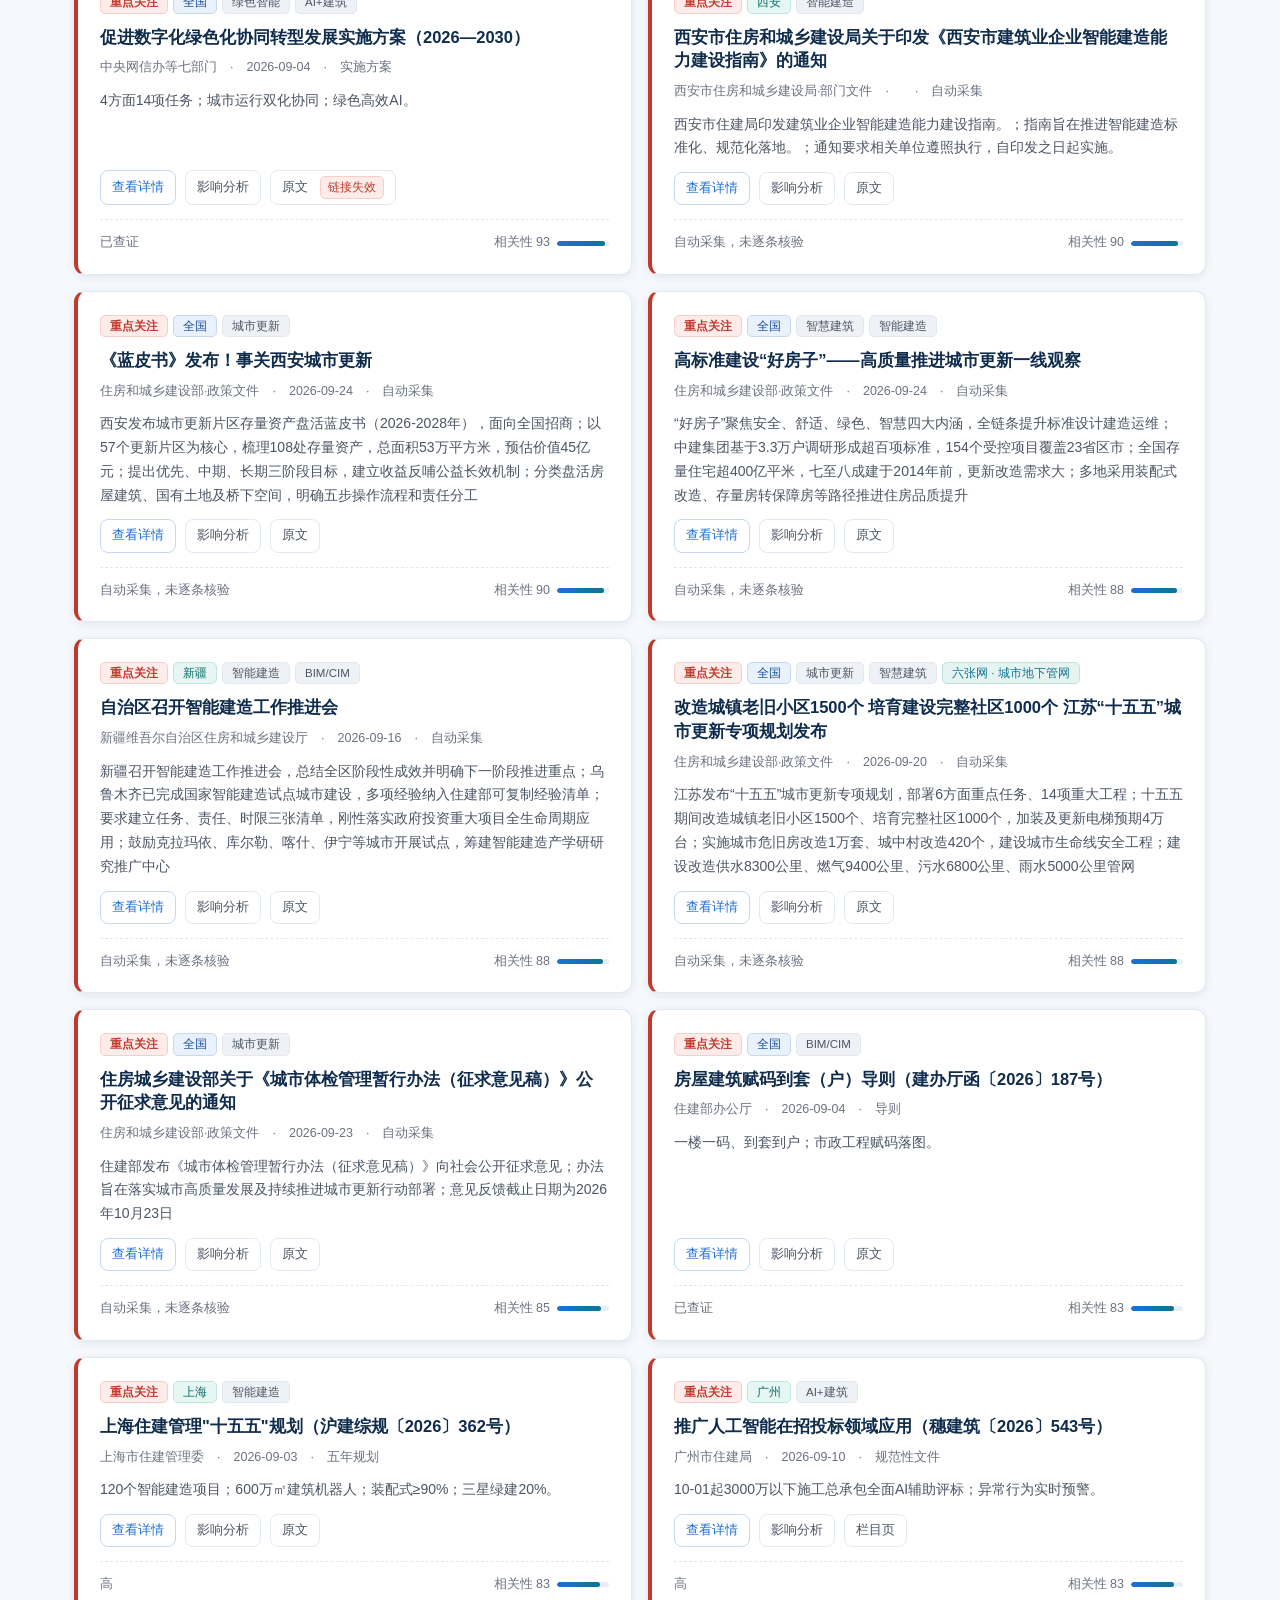
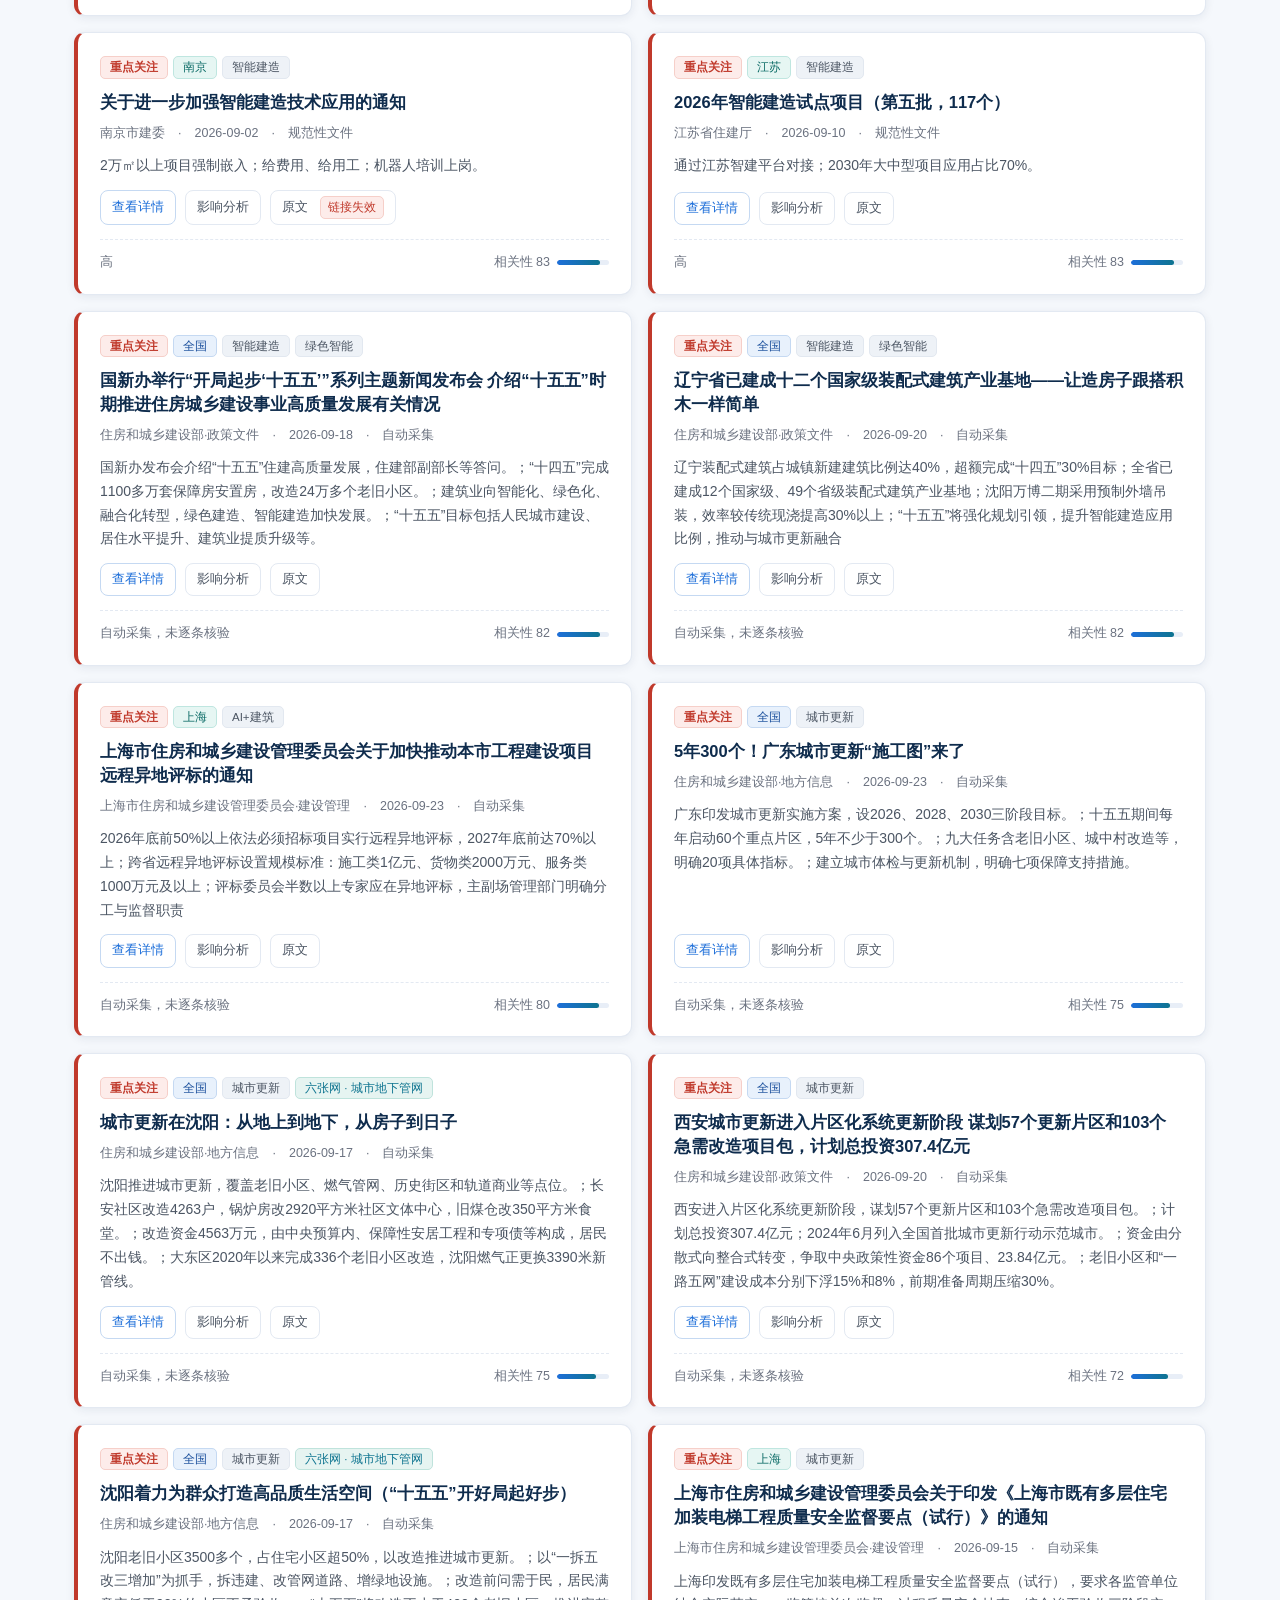
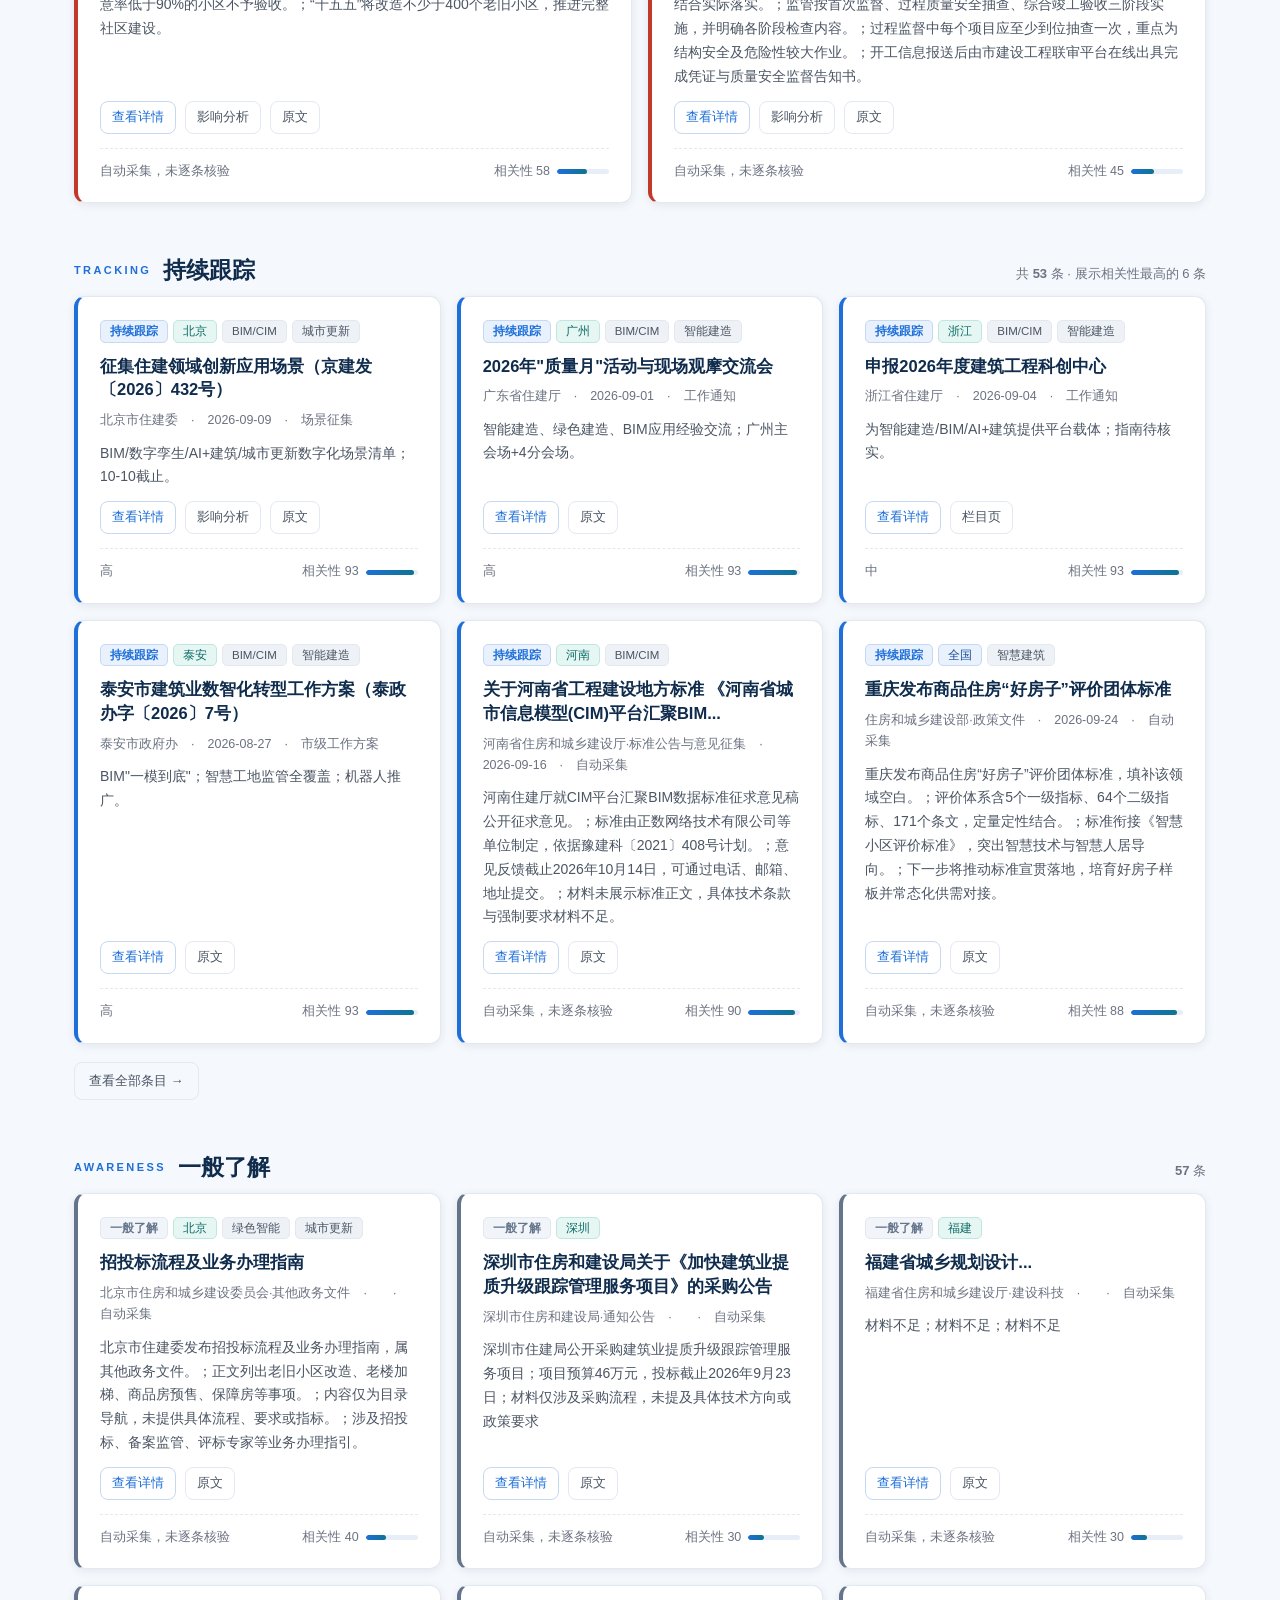
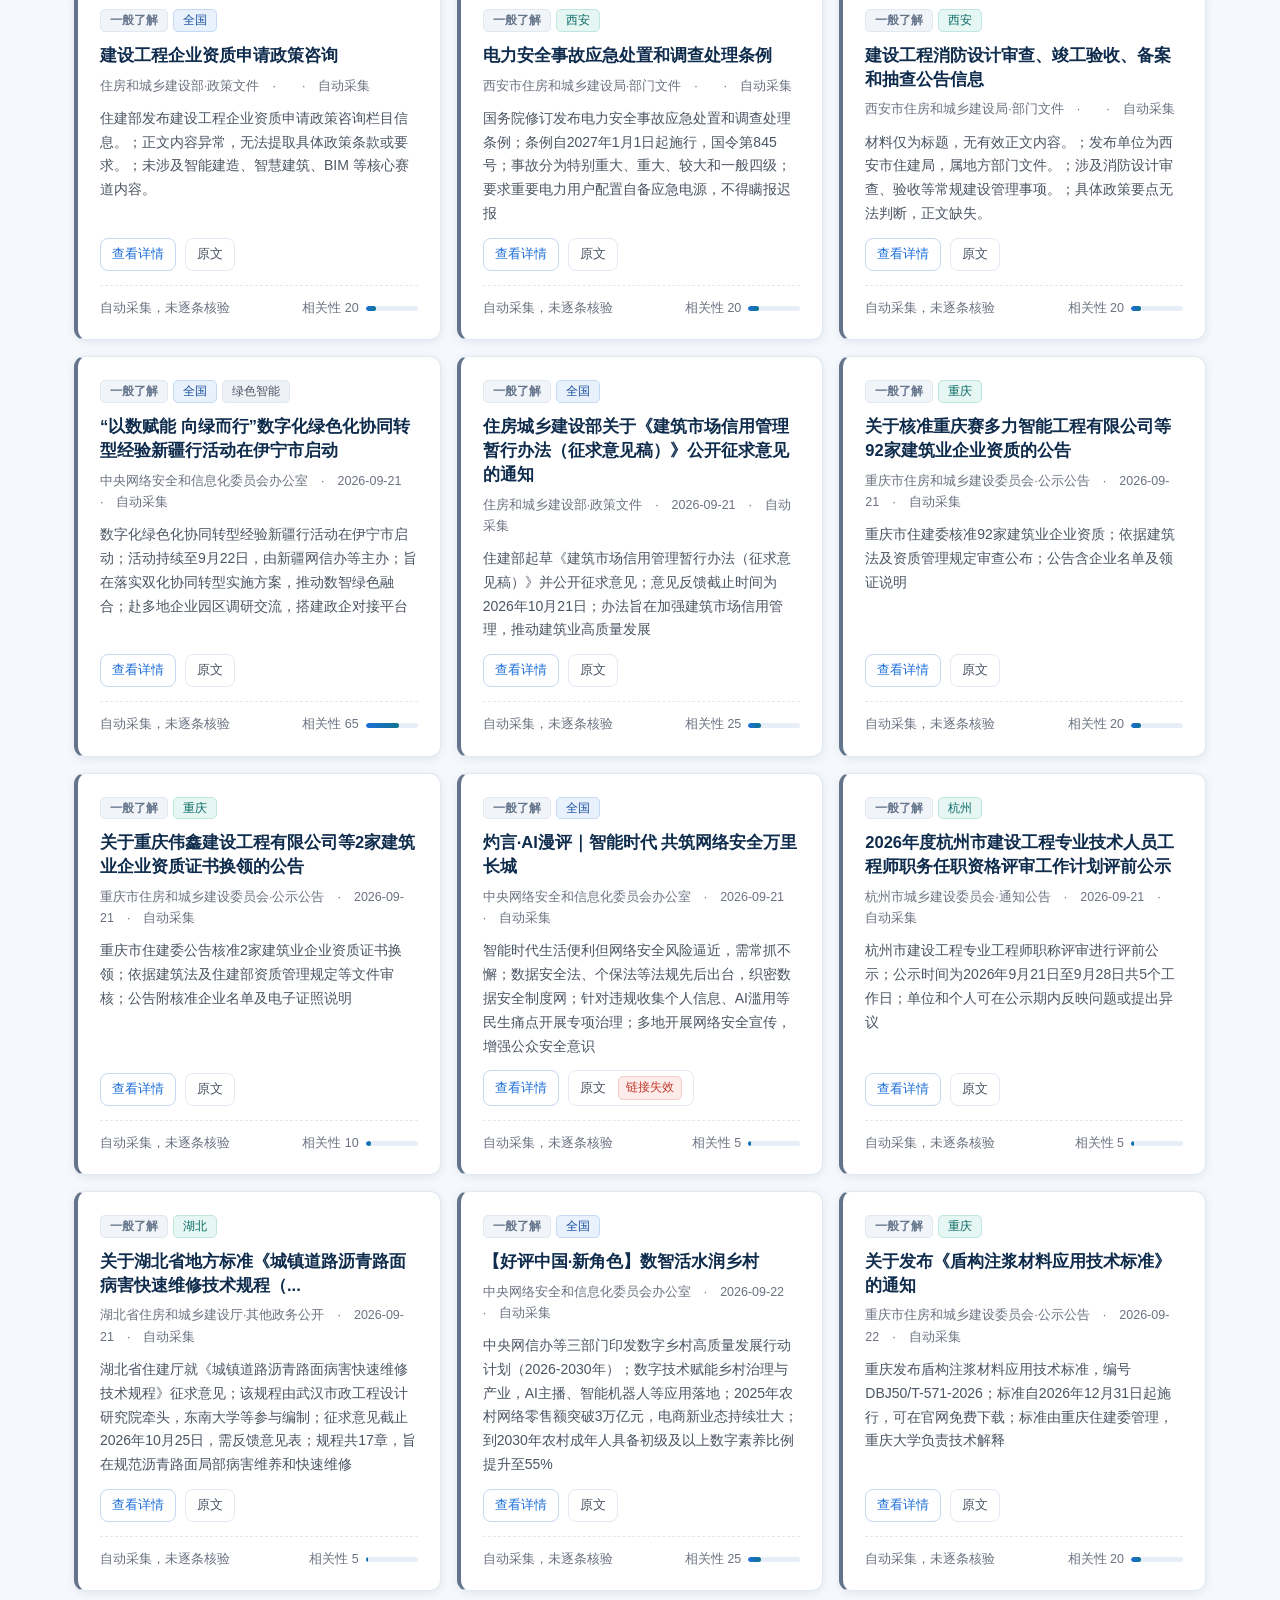
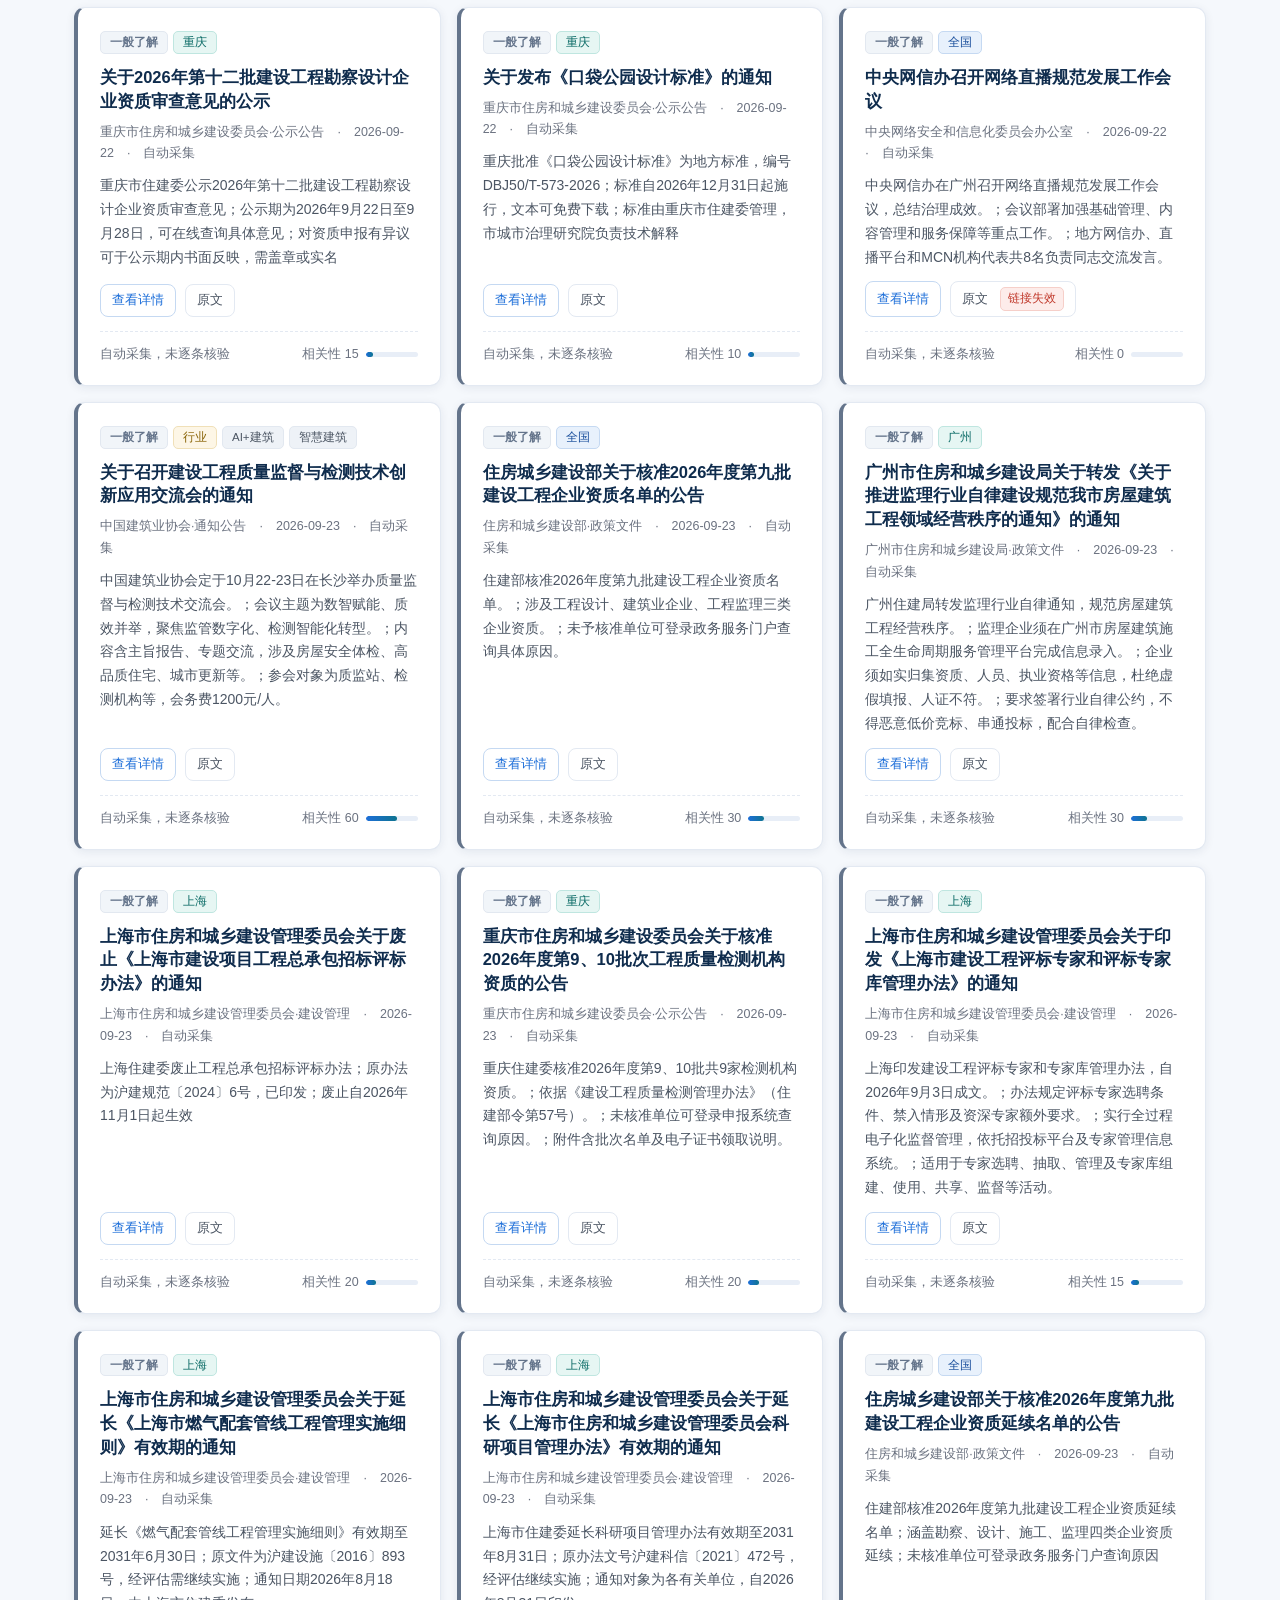
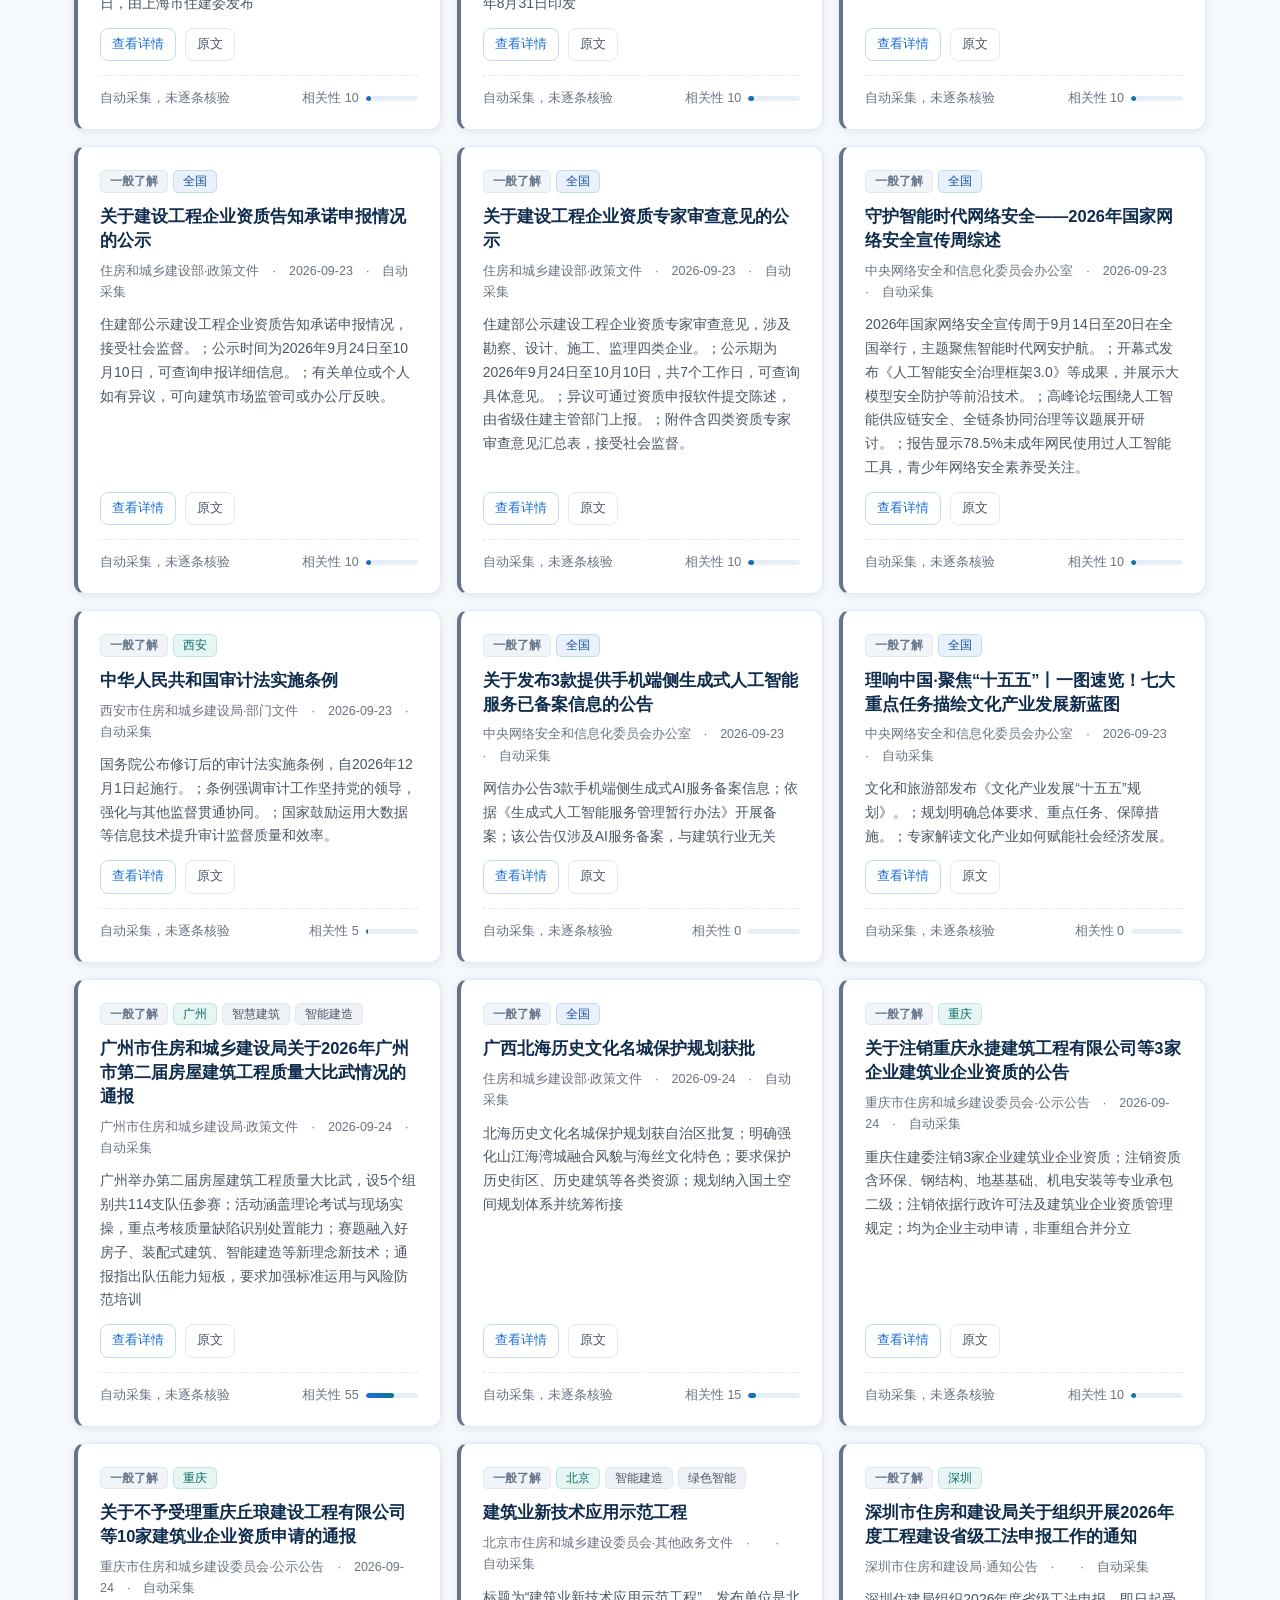
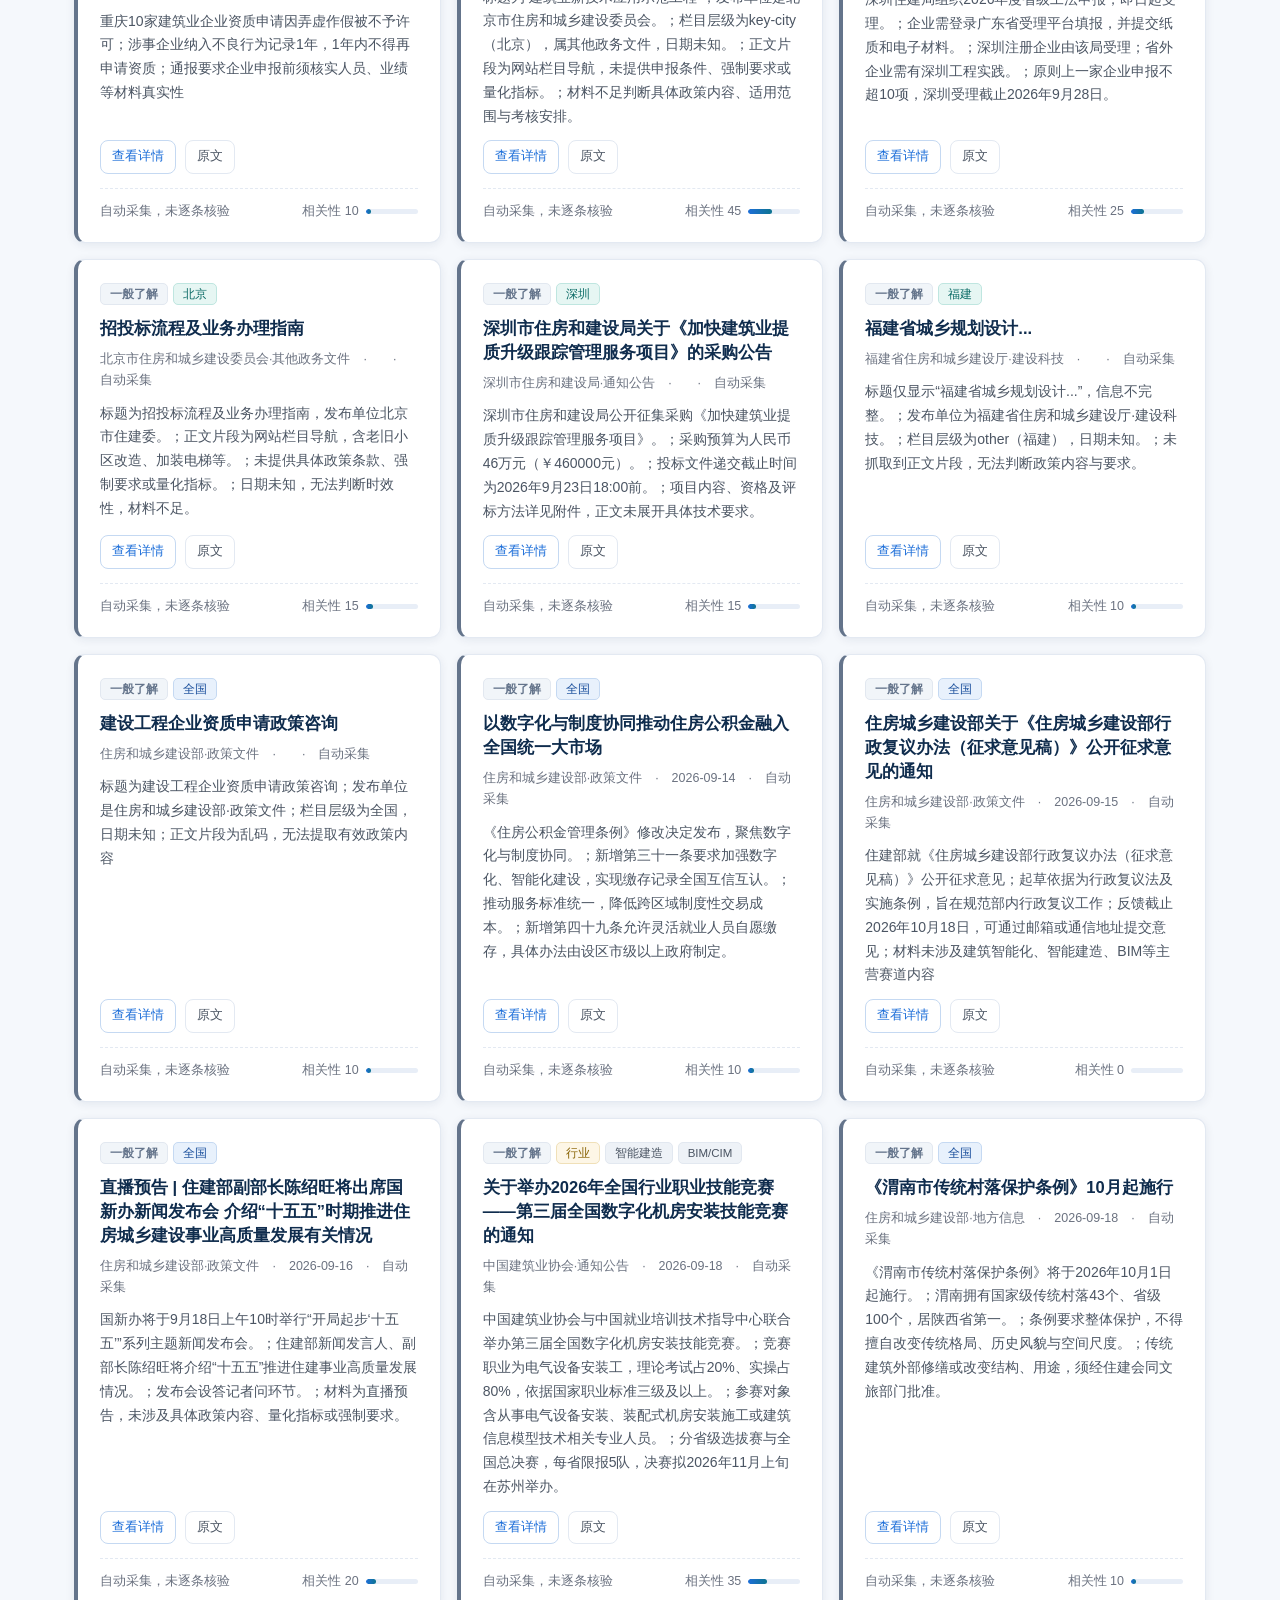
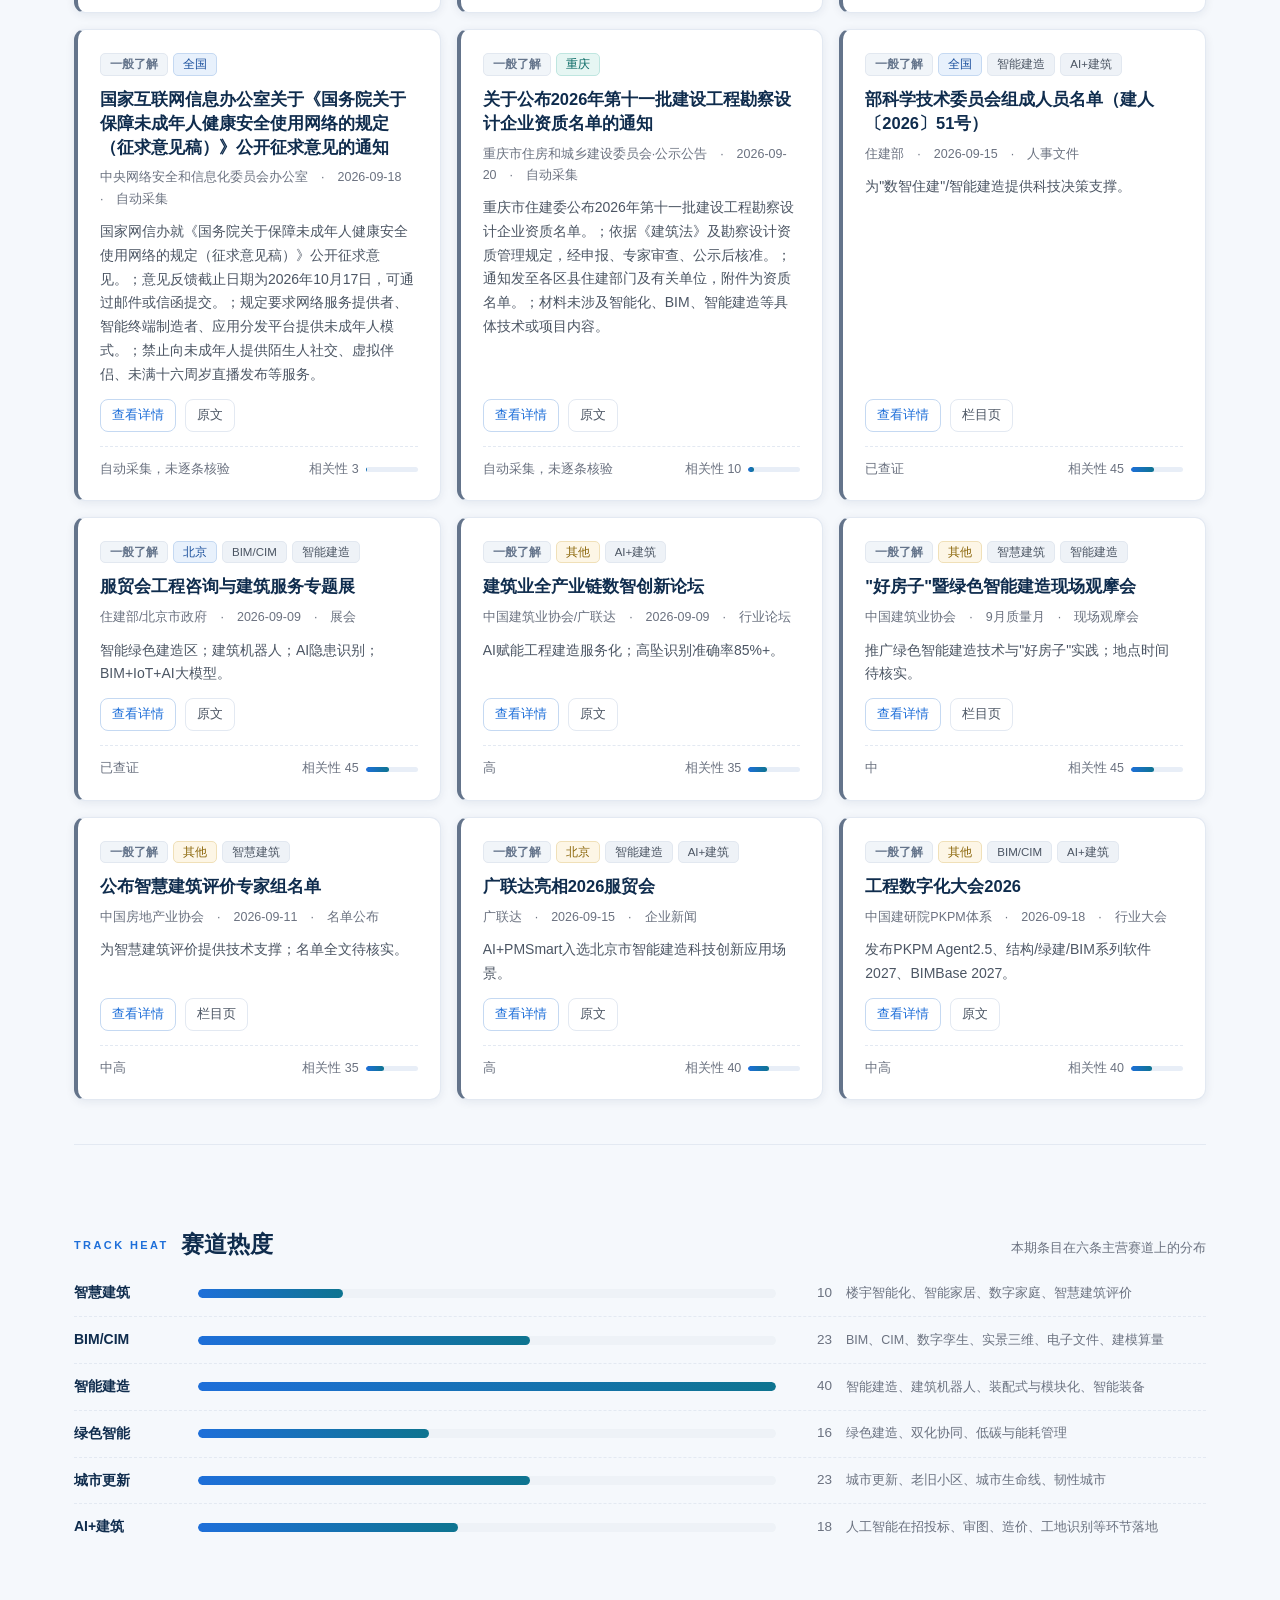
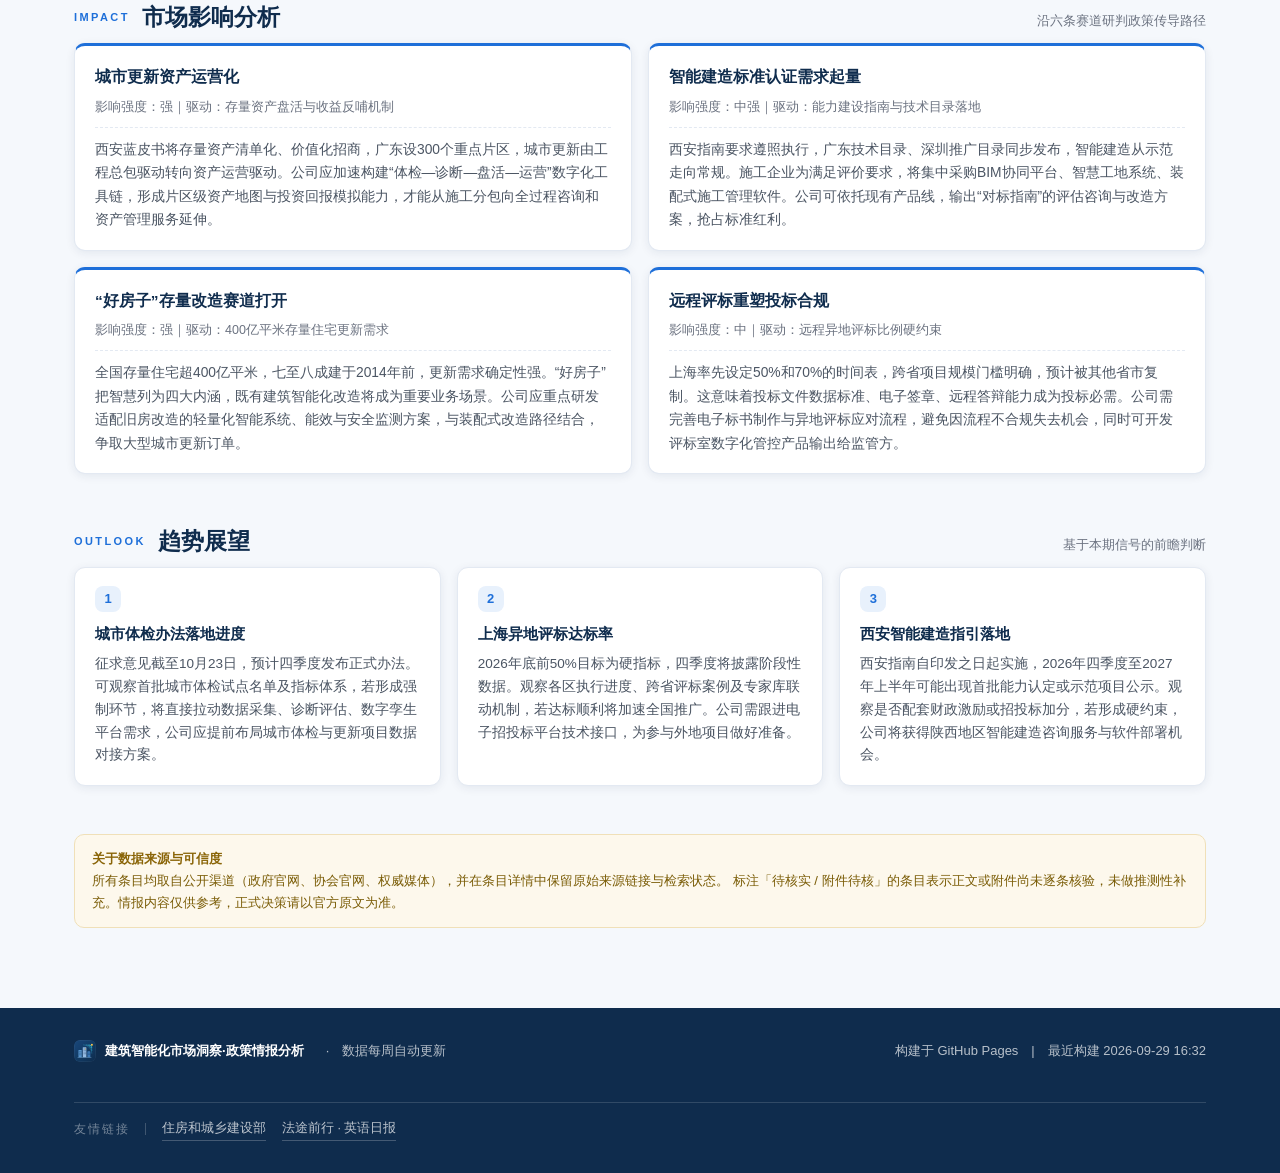
==== commit d8a6e3f5: "feat(六张网): 新增政策分析与市场洞察，页脚补住建部官网链接 六张网专题页在「主干政策清单」之后新增两节，内容全部由 agent/six_networks.json 驱动（顶层 analysis" ====
--- a/index.html
+++ b/index.html
@@ -125,6 +125,7 @@
     <div>构建于 GitHub Pages　|　<span id="foot-updated">—</span></div>
     <div class="foot-links">
       <span class="fl-label">友情链接</span>
+      <a href="https://www.mohurd.gov.cn/" target="_blank" rel="noopener">住房和城乡建设部</a>
       <a href="https://thejourneyoflaw.github.io/daily-english/" target="_blank" rel="noopener">法途前行 · 英语日报</a>
     </div>
   </div>
--- a/assets/css/style.css
+++ b/assets/css/style.css
@@ -589,6 +589,98 @@
 /* 政策脉络里指向原文的链接：与正文同段，弱化为次要信息 */
 .tl-src{font-size:12px;white-space:nowrap;margin-left:4px}
 
+/* ---------------- 六张网专题：政策分析 / 市场洞察 ---------------- */
+.sub-h{font-size:15px;color:var(--navy);margin:26px 0 10px;padding-left:11px;
+  border-left:3px solid var(--teal);line-height:1.5}
+.sub-h:first-child{margin-top:14px}
+.sub-note{margin:0 0 16px;font-size:12.5px;line-height:1.75;color:var(--muted)}
+.sub-note.caveat{margin:18px 0 0;padding:12px 15px;background:#f7fafd;border:1px solid var(--border);
+  border-radius:9px;font-size:12.5px}
+
+/* 核心判断：2×2 卡片，序号做视觉锚点 */
+.verdict-grid{display:grid;grid-template-columns:repeat(2,1fr);gap:16px}
+.verdict{background:var(--card);border:1px solid var(--border);border-radius:13px;
+  padding:20px 22px;box-shadow:var(--shadow);border-top:3px solid var(--blue)}
+.verdict .vn{font-family:"SF Mono",ui-monospace,Menlo,monospace;font-size:12px;font-weight:700;
+  letter-spacing:.12em;color:var(--blue);opacity:.75}
+.verdict h4{margin:7px 0 10px;font-size:16px;line-height:1.55;color:var(--navy)}
+.verdict p{margin:0;font-size:13.5px;line-height:1.9;color:var(--ink-2)}
+
+/* 政策三阶段 */
+.phase-card{background:var(--card);border:1px solid var(--border);border-radius:13px;
+  padding:18px 20px;box-shadow:var(--shadow)}
+.phase-card .pt{font-size:11.5px;font-weight:700;letter-spacing:.06em;color:var(--teal)}
+.phase-card h4{margin:6px 0 4px;font-size:16px;color:var(--navy)}
+.phase-card .pd{font-family:"SF Mono",ui-monospace,Menlo,monospace;font-size:11.5px;
+  color:var(--muted);margin-bottom:10px}
+.phase-card p{margin:0;font-size:13px;line-height:1.85;color:var(--ink-2)}
+.phase-card .psig{margin-top:11px;padding-top:10px;border-top:1px dashed var(--border);
+  font-size:12px;line-height:1.7;color:var(--gold)}
+
+/* 工具箱/机会矩阵小表：列少，不必撑到 900px */
+.tbl-min{min-width:760px}
+.tbl-min td:first-child{font-weight:600;color:var(--navy);white-space:nowrap}
+
+/* 强制条款清单 */
+.mandate-list{display:grid;grid-template-columns:repeat(2,1fr);gap:12px}
+.mandate{background:var(--card);border:1px solid var(--border);border-left:3px solid var(--t-focus);
+  border-radius:11px;padding:14px 16px;box-shadow:var(--shadow)}
+.mandate h5{margin:0 0 6px;font-size:13.5px;color:var(--navy);line-height:1.5}
+.mandate p{margin:0 0 8px;font-size:13px;line-height:1.8;color:var(--ink-2)}
+.mandate .msrc{font-size:11.5px;line-height:1.65;color:var(--muted);
+  padding-top:7px;border-top:1px dashed var(--border)}
+
+/* 后续观察节点 */
+.watch-list{margin:0;padding:0;list-style:none;counter-reset:w}
+.watch-list li{counter-increment:w;position:relative;padding:10px 0 10px 34px;
+  font-size:13.5px;line-height:1.8;color:var(--ink-2);border-bottom:1px dashed var(--border)}
+.watch-list li:last-child{border-bottom:none}
+.watch-list li::before{content:counter(w,decimal-leading-zero);position:absolute;left:0;top:10px;
+  font-family:"SF Mono",ui-monospace,Menlo,monospace;font-size:11.5px;font-weight:700;
+  color:#fff;background:var(--navy);border-radius:5px;padding:1px 6px}
+
+/* 分网投资量级条形图 */
+.bar-chart{background:var(--card);border:1px solid var(--border);border-radius:13px;
+  padding:20px 22px;box-shadow:var(--shadow)}
+.bar-row{display:flex;align-items:center;gap:12px;padding:7px 0}
+.bar-row + .bar-row{border-top:1px dashed var(--border)}
+.bar-label{flex:0 0 104px;font-size:13px;font-weight:600;color:var(--navy)}
+.bar-mid{flex:1;min-width:0}
+.bar-track{height:11px;border-radius:6px;background:#eef2f8;overflow:hidden}
+.bar-track i{display:block;height:100%;border-radius:6px;
+  background:linear-gradient(90deg,var(--navy),var(--blue))}
+.bar-track i.zero{background:repeating-linear-gradient(90deg,#dbe4f0 0 6px,transparent 6px 11px)}
+.bar-note{font-size:11.5px;line-height:1.6;color:var(--muted);margin-top:3px}
+.bar-val{flex:0 0 132px;text-align:right;font-size:13px;font-weight:700;color:var(--blue);
+  font-variant-numeric:tabular-nums}
+.bar-val em{display:block;font-style:normal;font-size:11px;font-weight:400;color:var(--muted)}
+
+/* 确定性徽标 */
+.cert{display:inline-block;font-size:11.5px;font-weight:600;padding:1px 8px;border-radius:5px;
+  border:1px solid;white-space:nowrap}
+.cert.c-hi{background:var(--t-focus-bg);color:var(--t-focus);border-color:#f6cfc9}
+.cert.c-mh{background:#fff8e6;color:var(--gold);border-color:#f0e0b8}
+.cert.c-mid{background:#f1f5f9;color:var(--t-watch);border-color:#e2e8f0}
+
+/* 三套打法 */
+.play-grid{display:grid;grid-template-columns:repeat(3,1fr);gap:16px}
+.play-card{background:linear-gradient(160deg,var(--navy),var(--navy-2));border-radius:13px;
+  padding:20px 22px;color:#fff;box-shadow:var(--shadow-lg)}
+.play-card .pn{font-family:"SF Mono",ui-monospace,Menlo,monospace;font-size:12px;font-weight:700;
+  letter-spacing:.12em;color:rgba(255,255,255,.6)}
+.play-card h4{margin:8px 0 10px;font-size:15.5px;line-height:1.55}
+.play-card p{margin:0;font-size:13px;line-height:1.9;color:rgba(255,255,255,.88)}
+
+/* 风险清单 */
+.risk-list{display:grid;grid-template-columns:repeat(2,1fr);gap:12px}
+.risk{background:var(--card);border:1px solid var(--border);border-radius:11px;
+  padding:14px 16px;box-shadow:var(--shadow)}
+.risk .rh{display:flex;align-items:baseline;gap:8px;margin-bottom:7px}
+.risk .rw{flex:none;font-size:11px;font-weight:700;color:#fff;background:var(--t-focus);
+  border-radius:4px;padding:1px 6px;font-family:"SF Mono",ui-monospace,Menlo,monospace}
+.risk h5{margin:0;font-size:13.5px;color:var(--navy)}
+.risk p{margin:0;font-size:13px;line-height:1.85;color:var(--ink-2)}
+
 /* ============================ 响应式 ============================ */
 @media(max-width:1024px){
   .g3,.future,.flow{grid-template-columns:repeat(2,1fr)}
@@ -596,6 +688,7 @@
   .detail .kv{grid-template-columns:repeat(2,1fr)}
   .track-desc{display:none}
   .step::after{display:none}
+  .play-grid{grid-template-columns:1fr}
 }
 @media(max-width:720px){
   body{font-size:14.5px}
@@ -612,6 +705,24 @@
   .concl li{padding-left:38px}
   .wrap{padding:0 16px}
   .track-name{width:88px;font-size:13px}
+  .verdict-grid,.mandate-list,.risk-list{grid-template-columns:1fr}
+  .bar-row{flex-wrap:wrap;gap:6px}
+  .bar-label{flex:0 0 100%}
+  .bar-mid{flex:1 1 100%}
+  .bar-val{flex:0 0 100%;text-align:left}
+  .bar-val em{display:inline;margin-left:6px}
+  /* 列多且单元格是长文的表（工具箱 / 机会矩阵）在窄屏折成卡片，避免横向拖动 */
+  .tbl-min{min-width:0}
+  .tbl-min thead{display:none}
+  .tbl-min tbody tr{display:block;padding:12px 0;border-bottom:1px solid var(--border)}
+  .tbl-min tbody tr:last-child{border-bottom:none}
+  .tbl-min tbody tr:hover{background:transparent}
+  .tbl-min tbody td{display:block;border-bottom:none;padding:2px 0}
+  .tbl-min tbody td::before{content:attr(data-label);display:block;font-size:11px;
+    letter-spacing:.04em;color:var(--muted);line-height:1.5}
+  .tbl-min tbody td:first-child{padding-bottom:6px}
+  .tbl-min tbody td:first-child::before{content:none}
+  .tbl-min tbody td:first-child{font-size:14.5px;line-height:1.6;white-space:normal}
 }
 
 @media print{
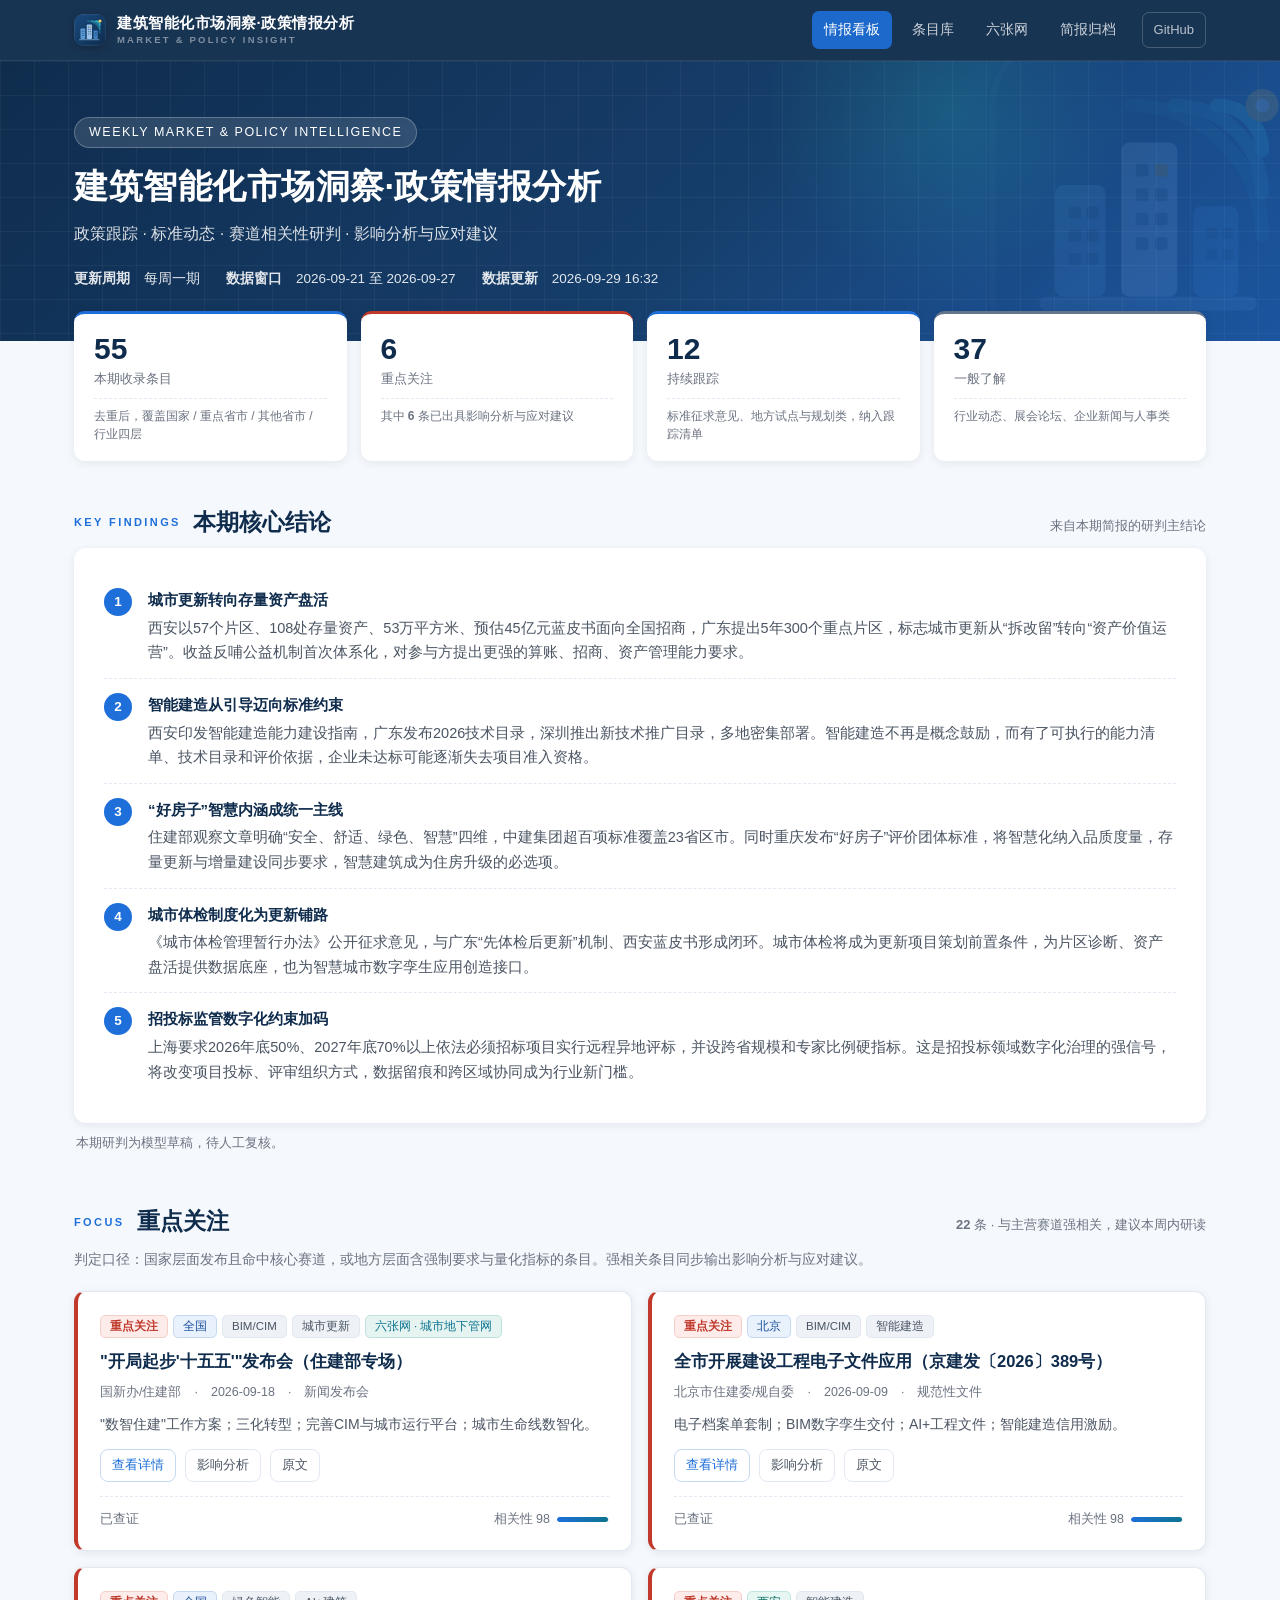
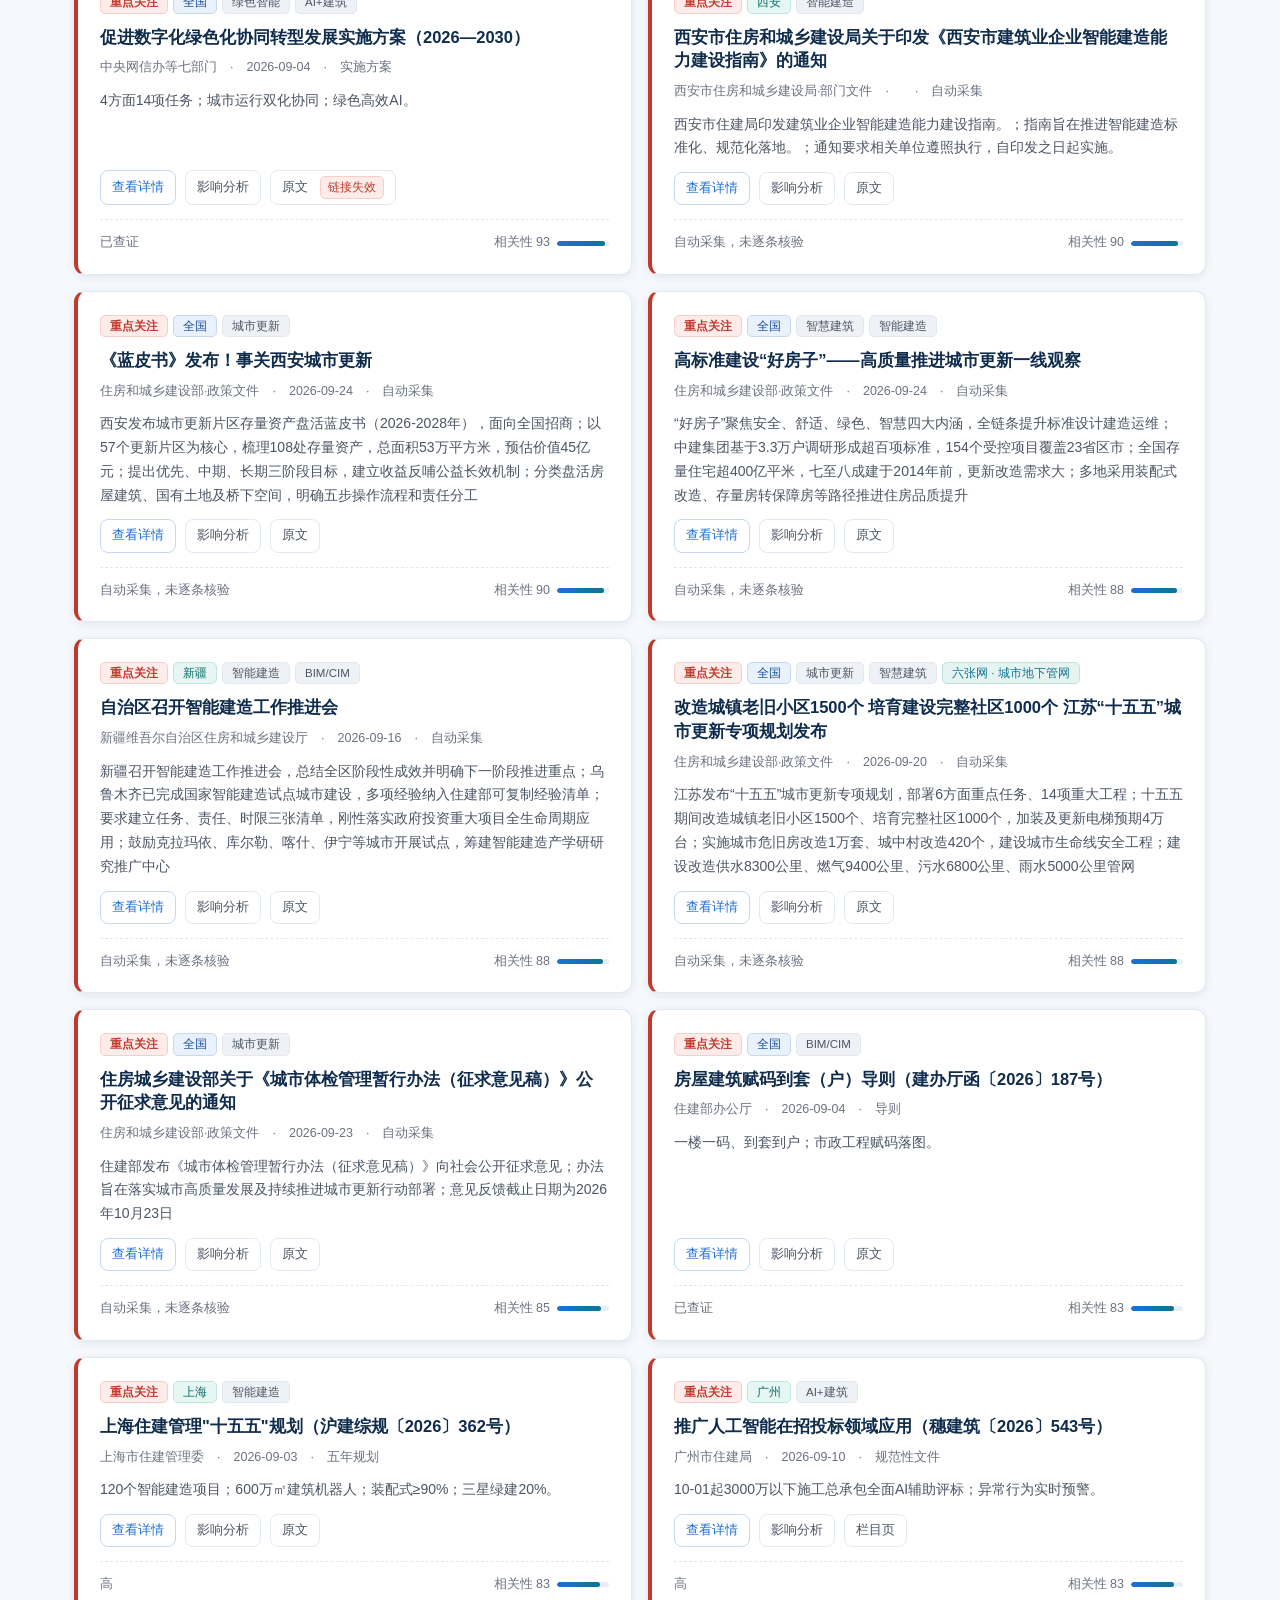
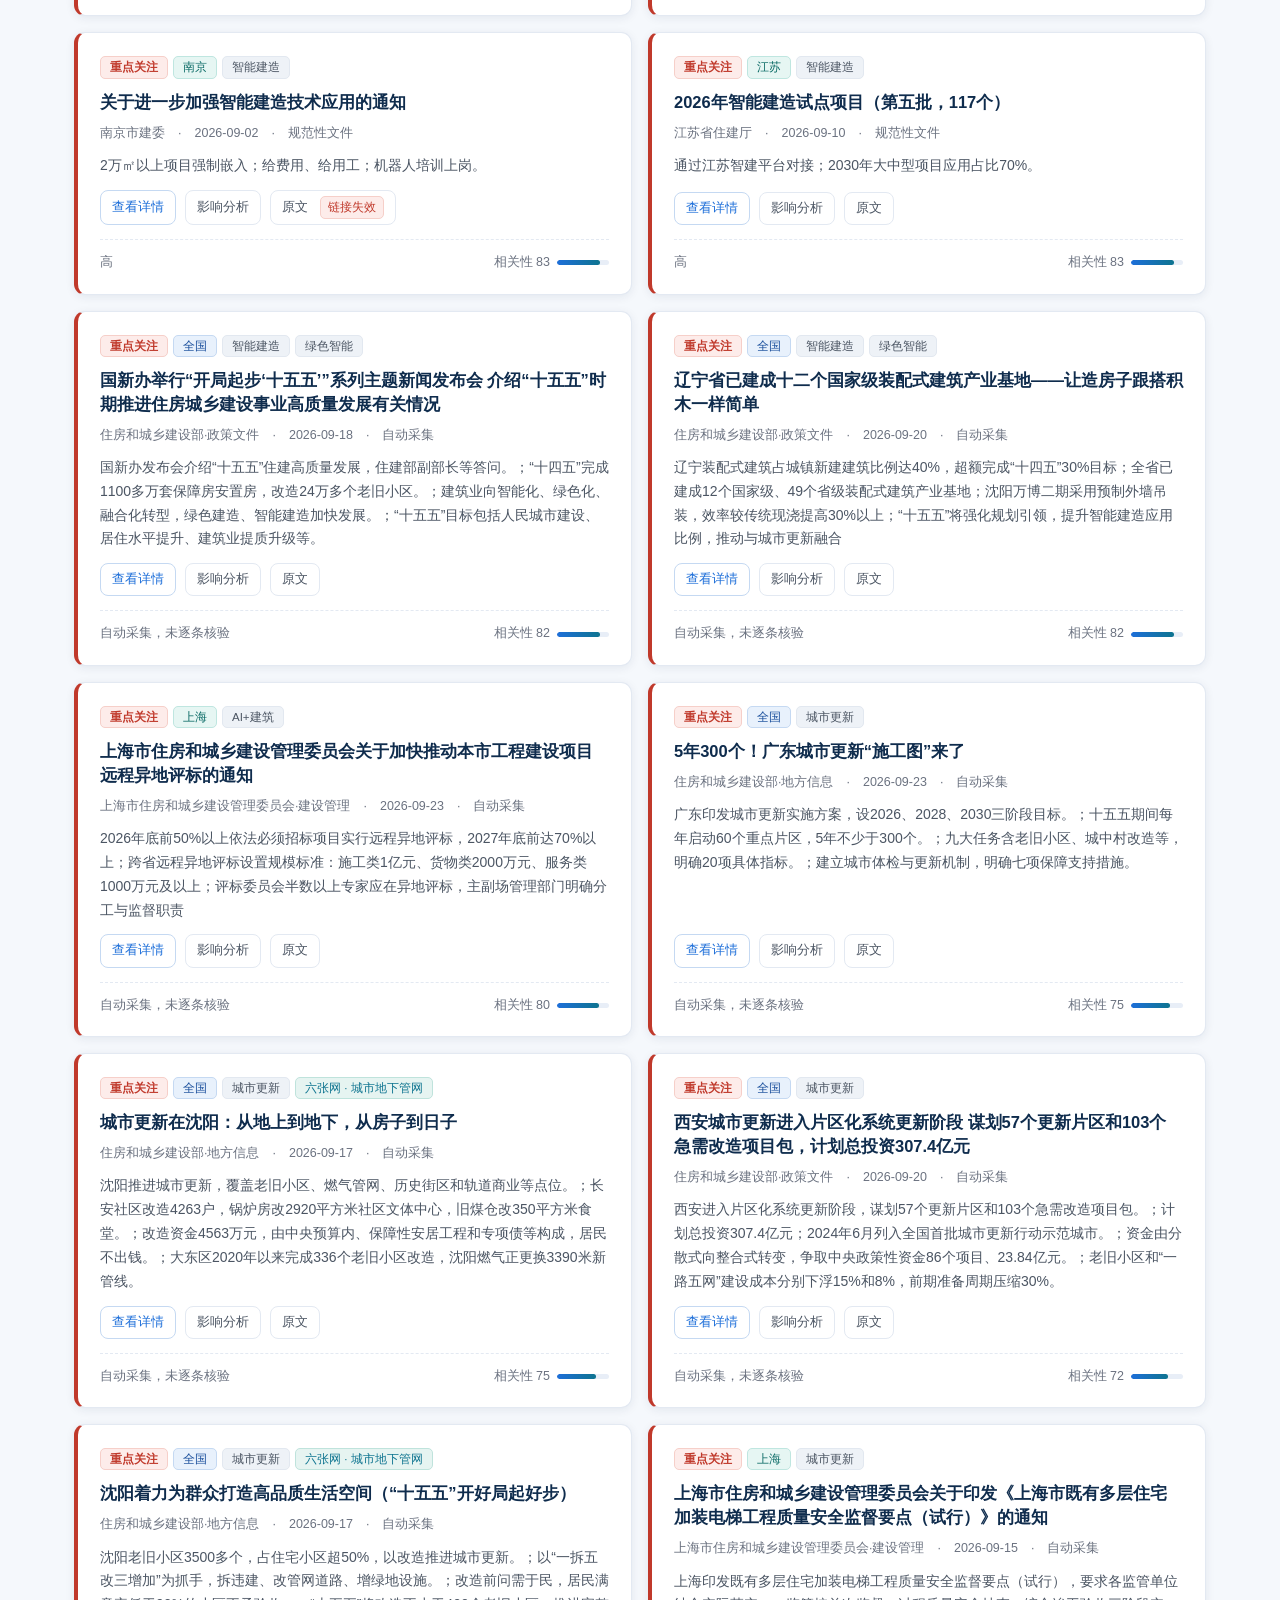
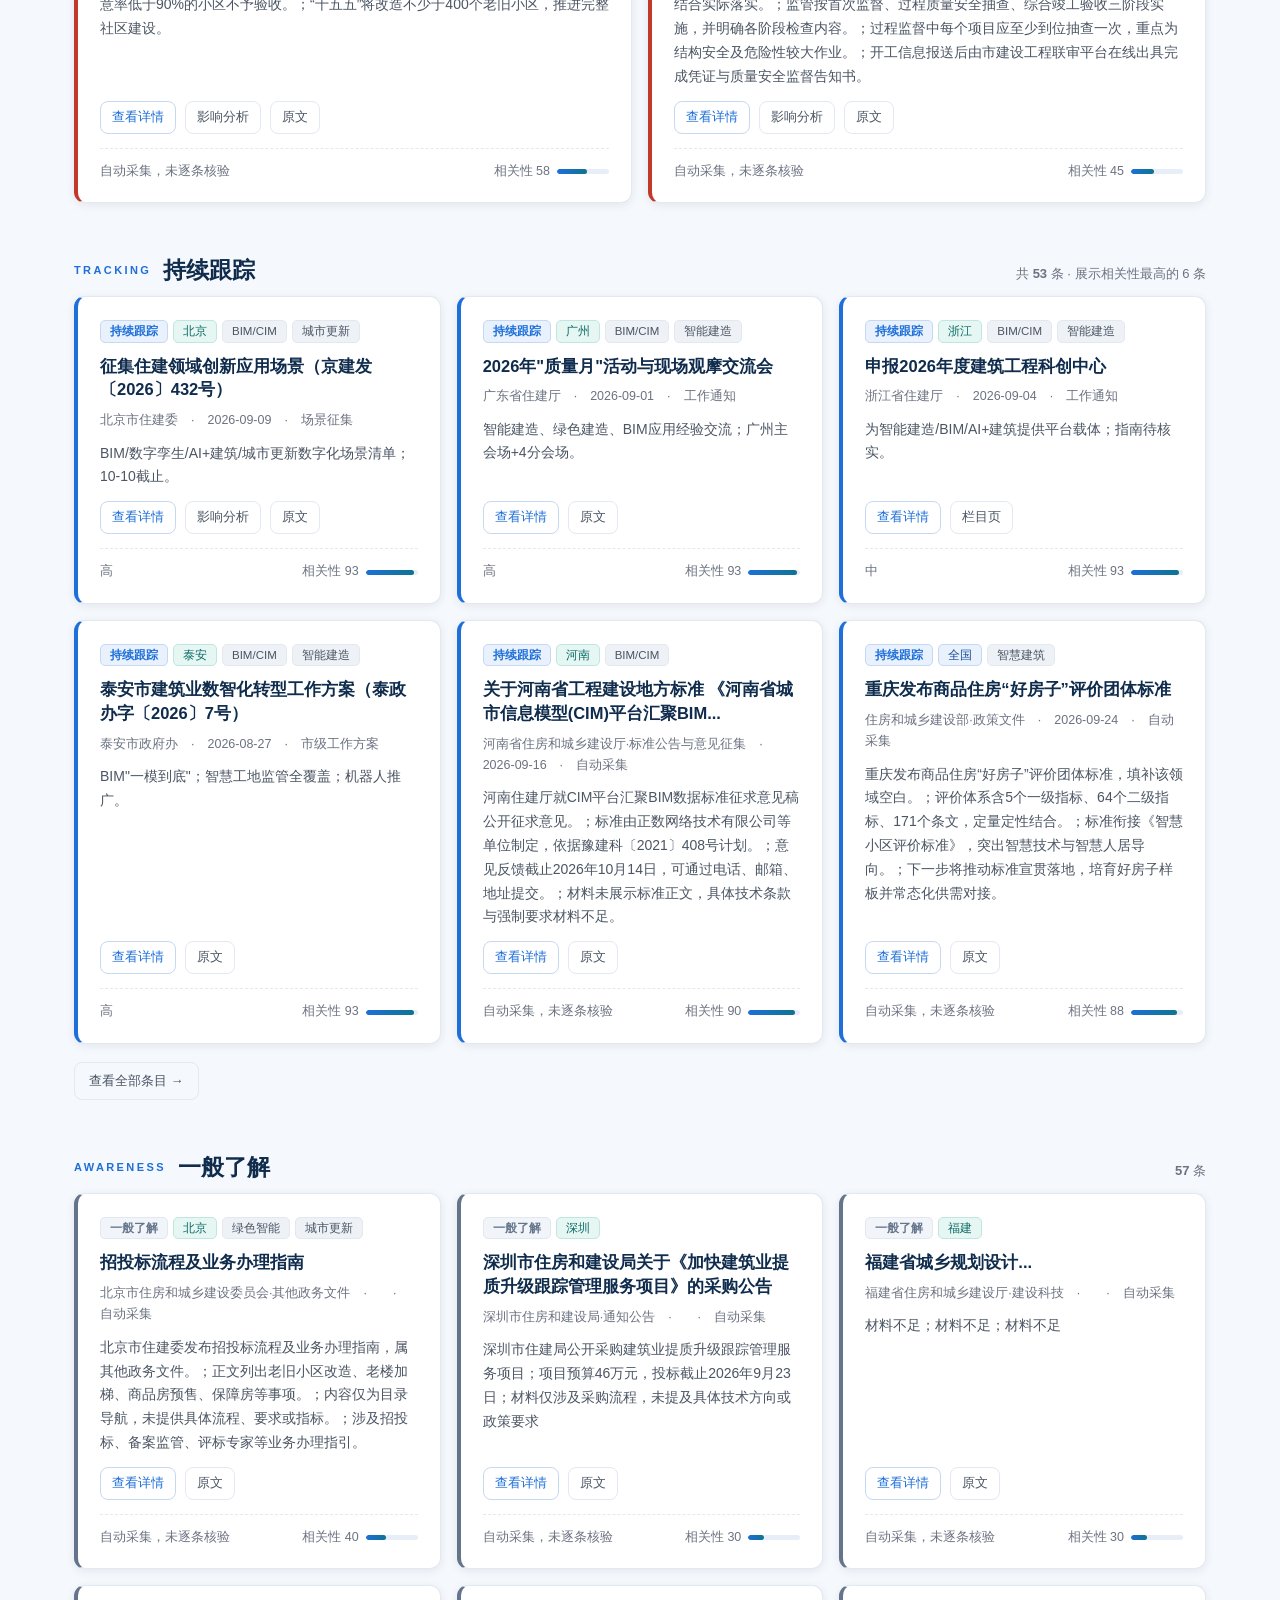
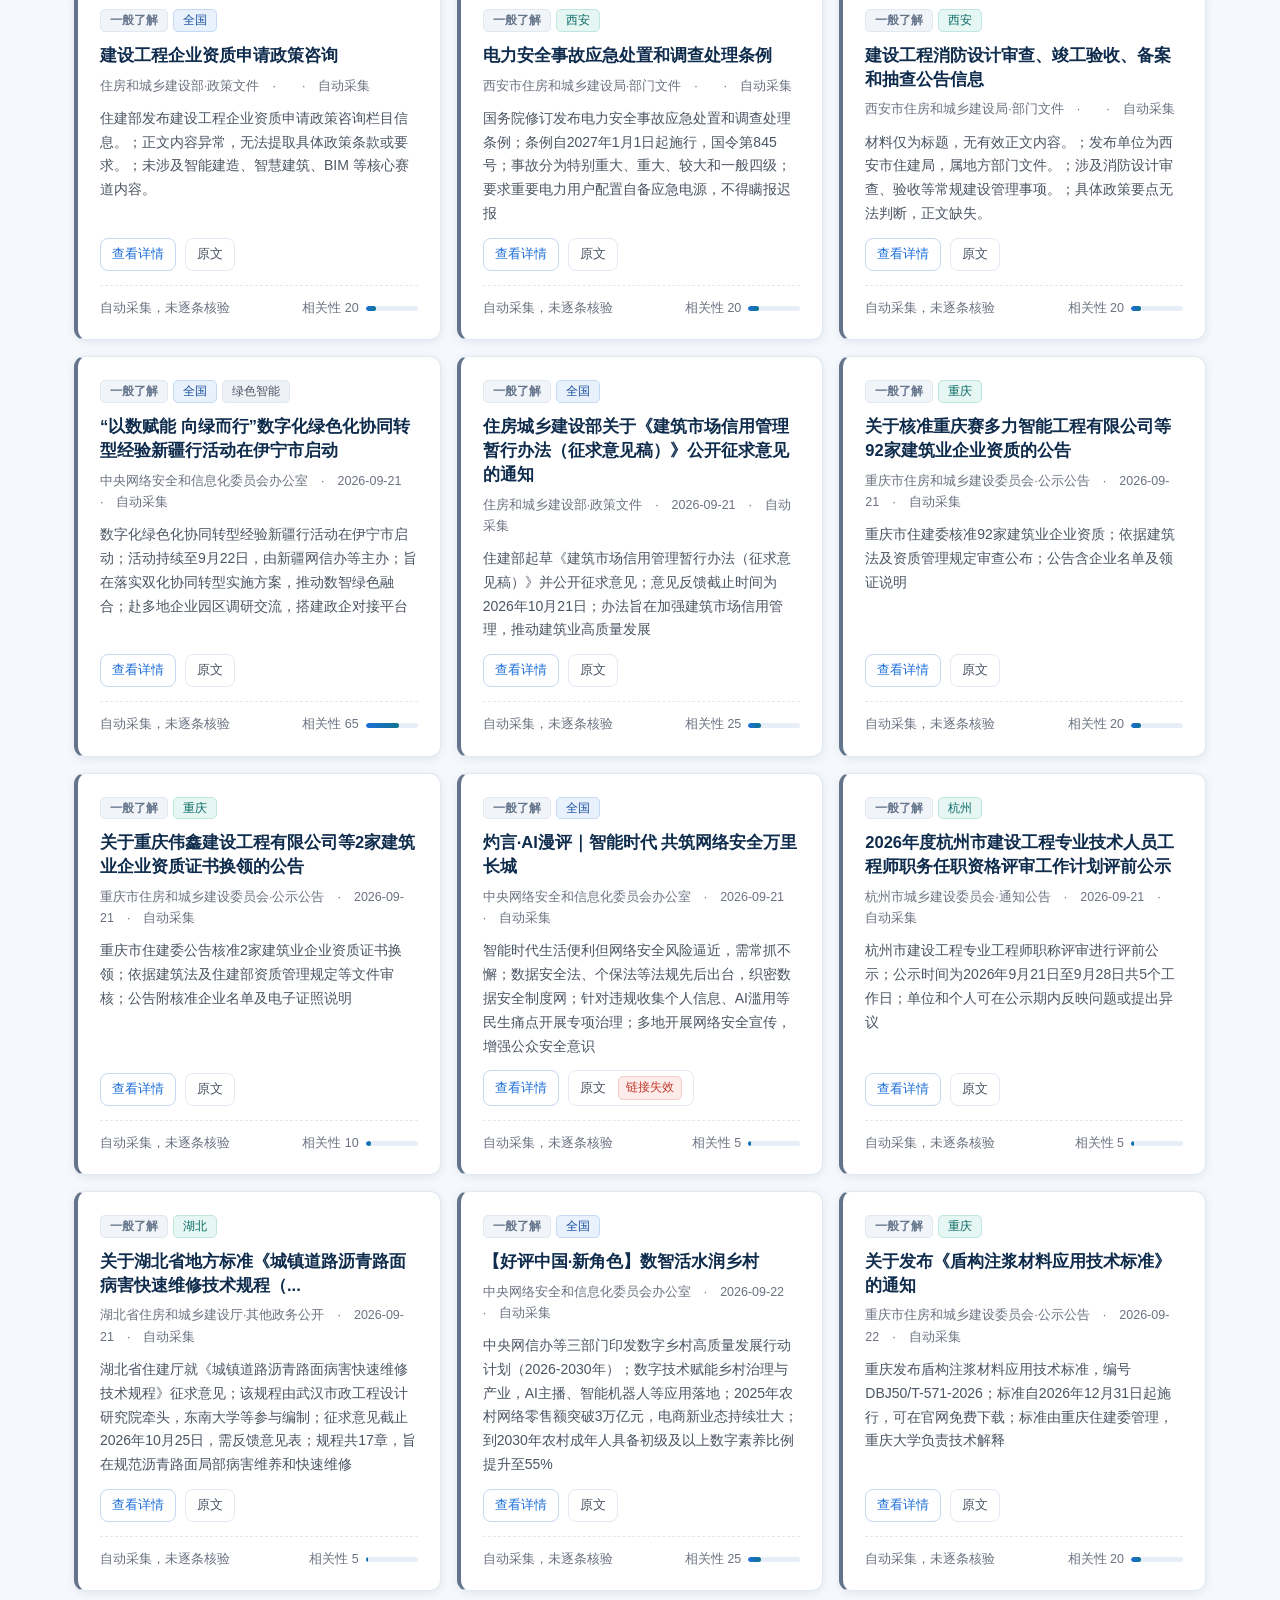
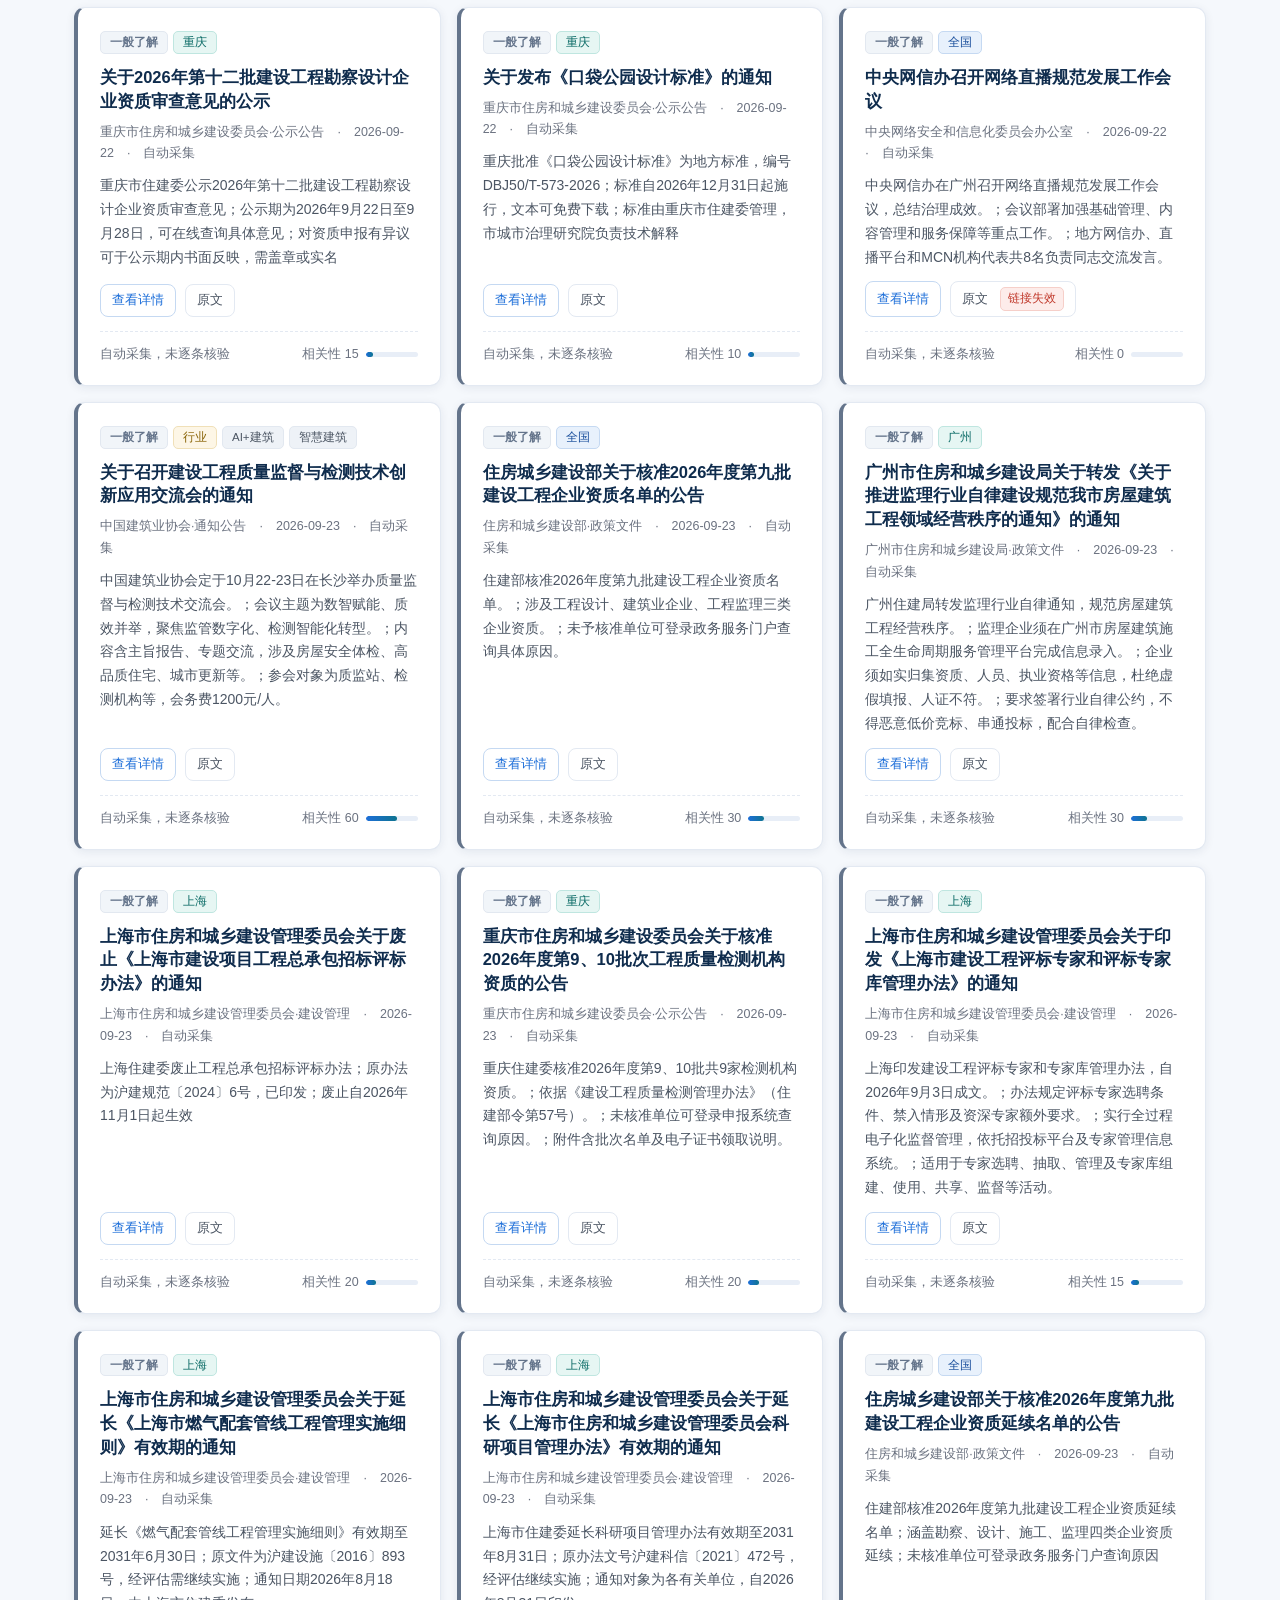
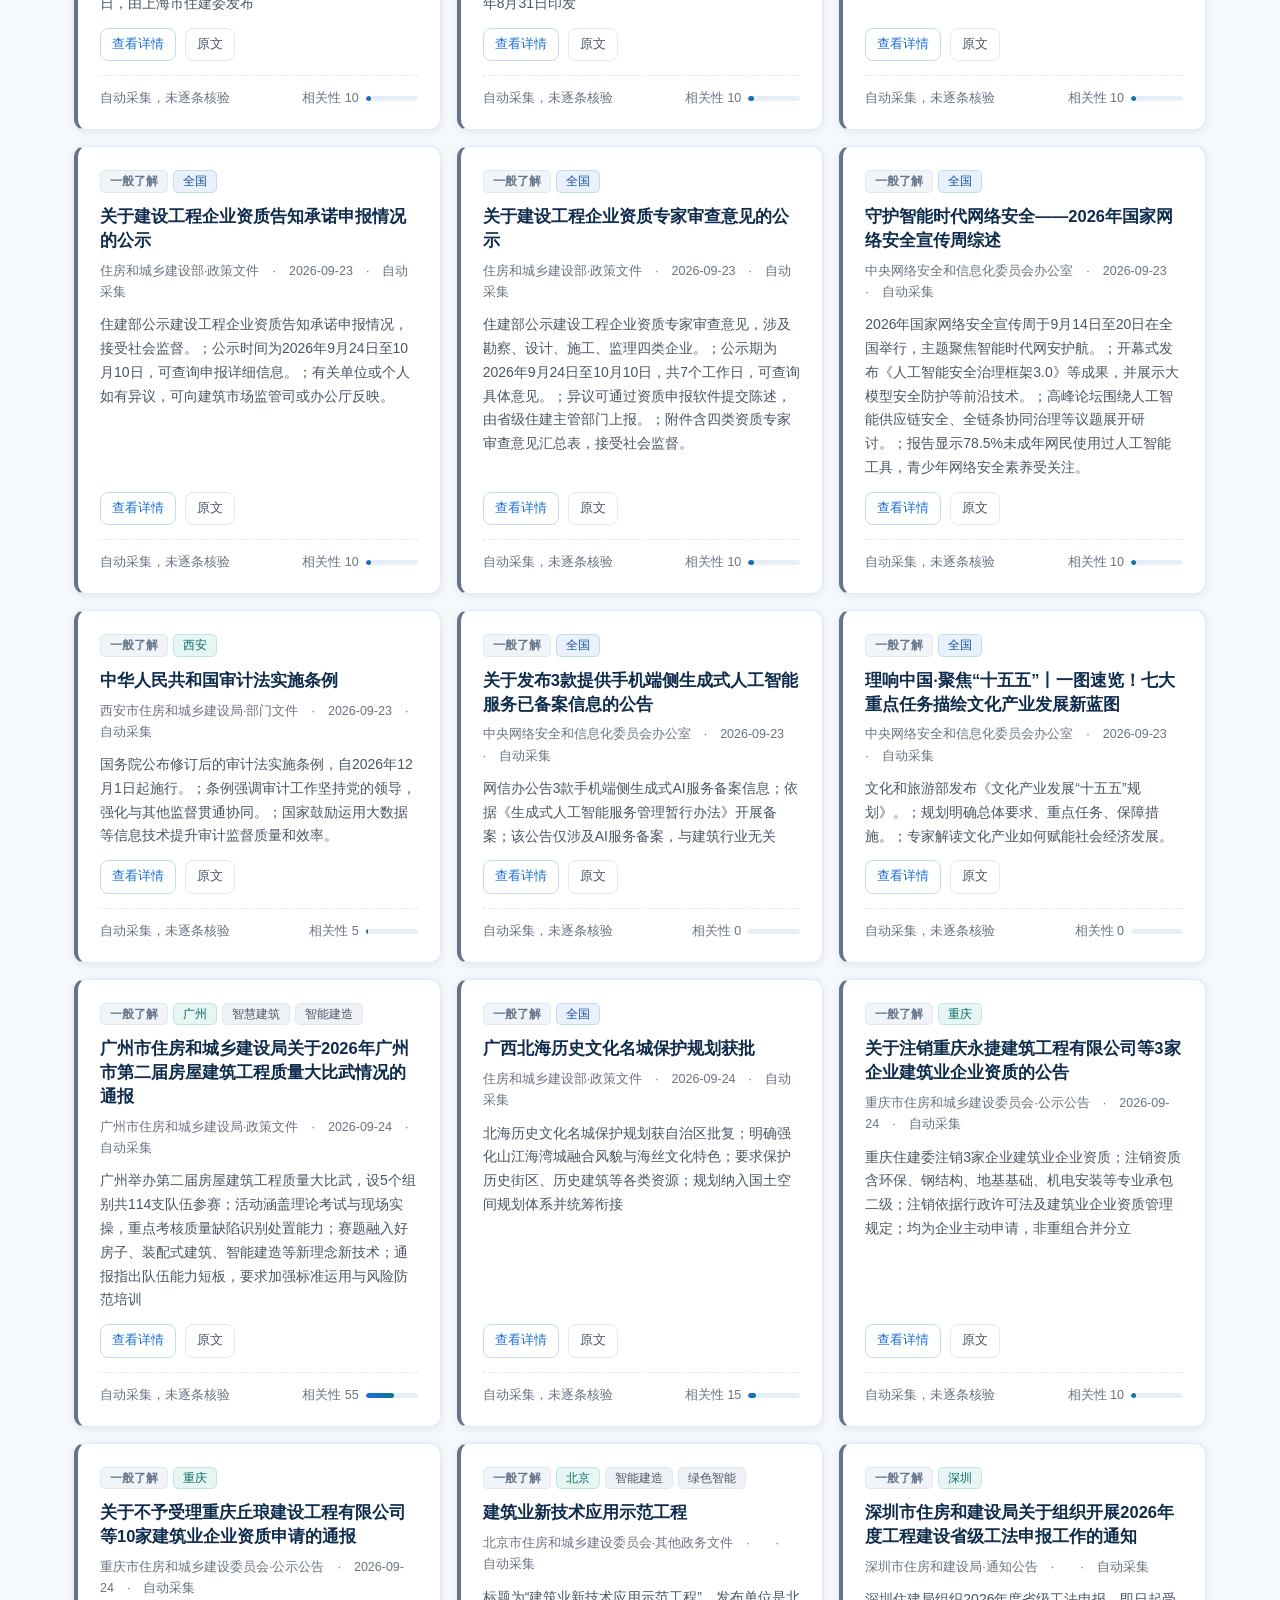
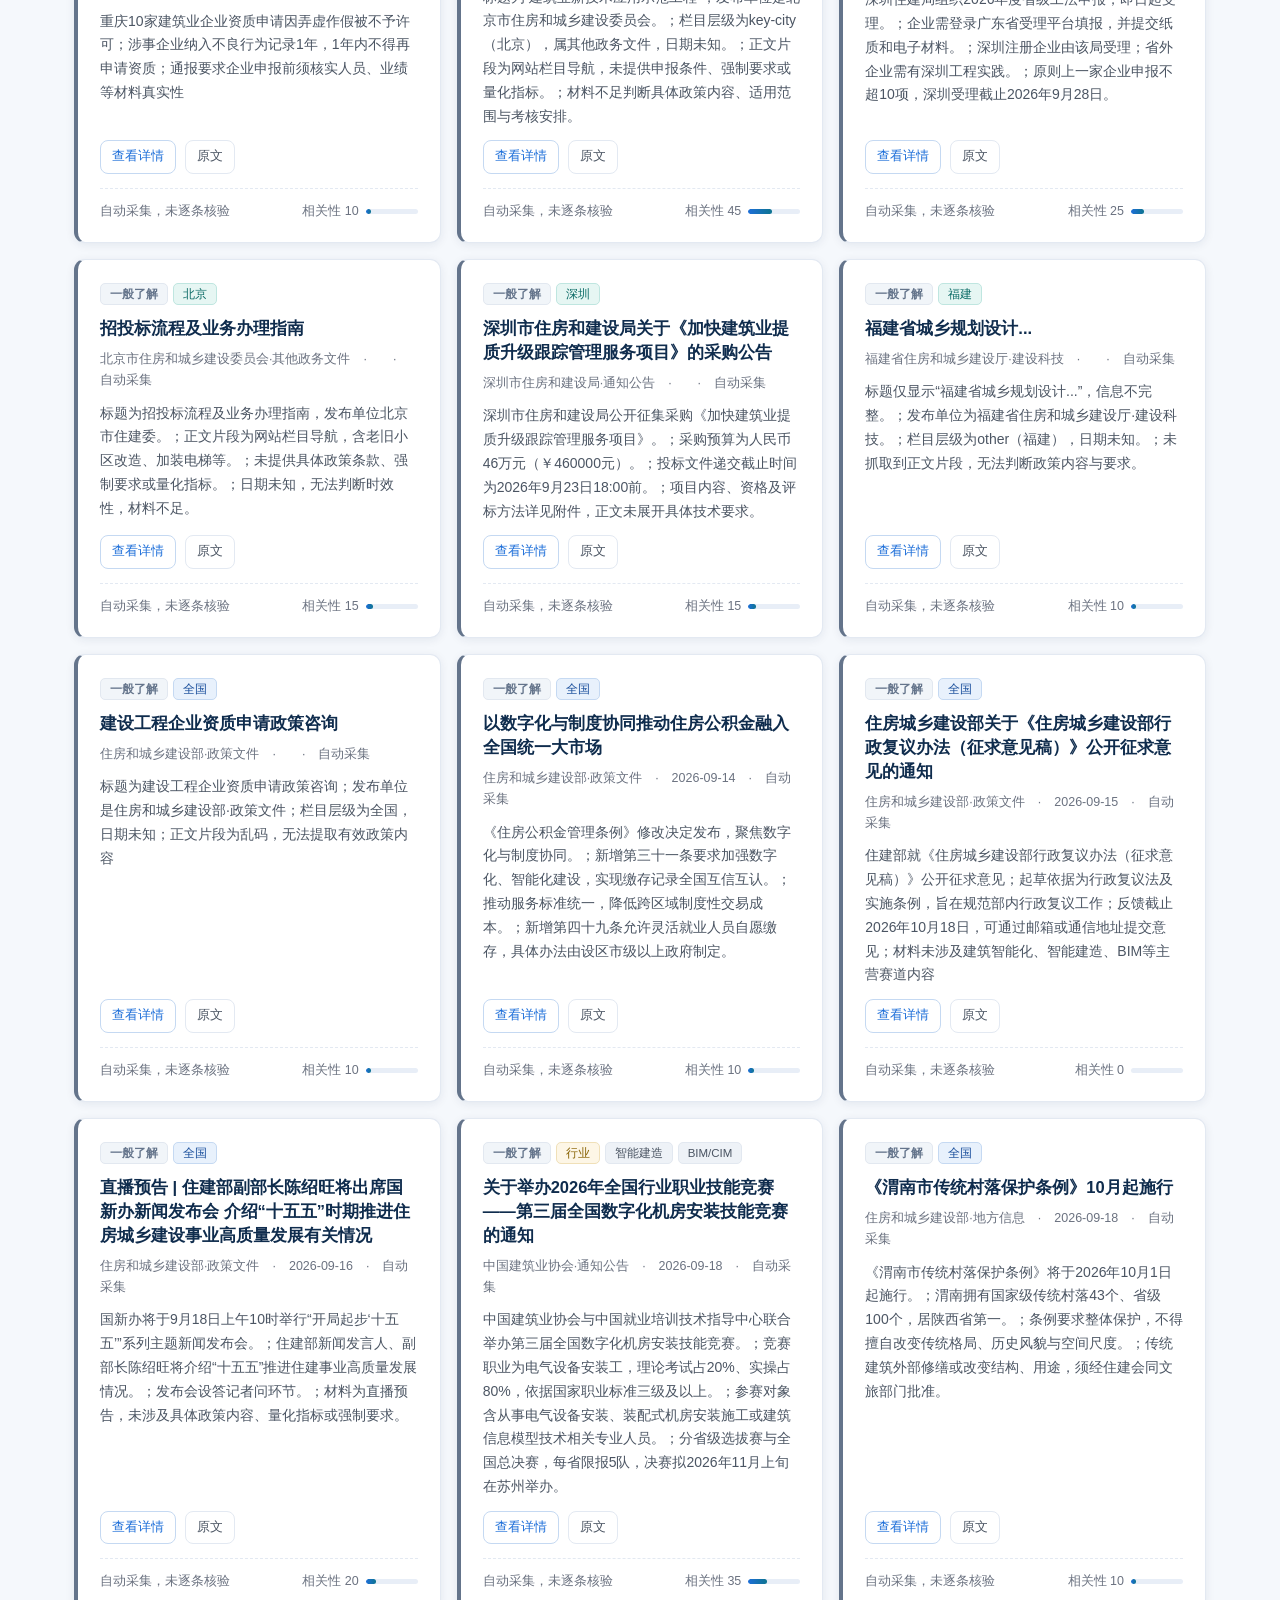
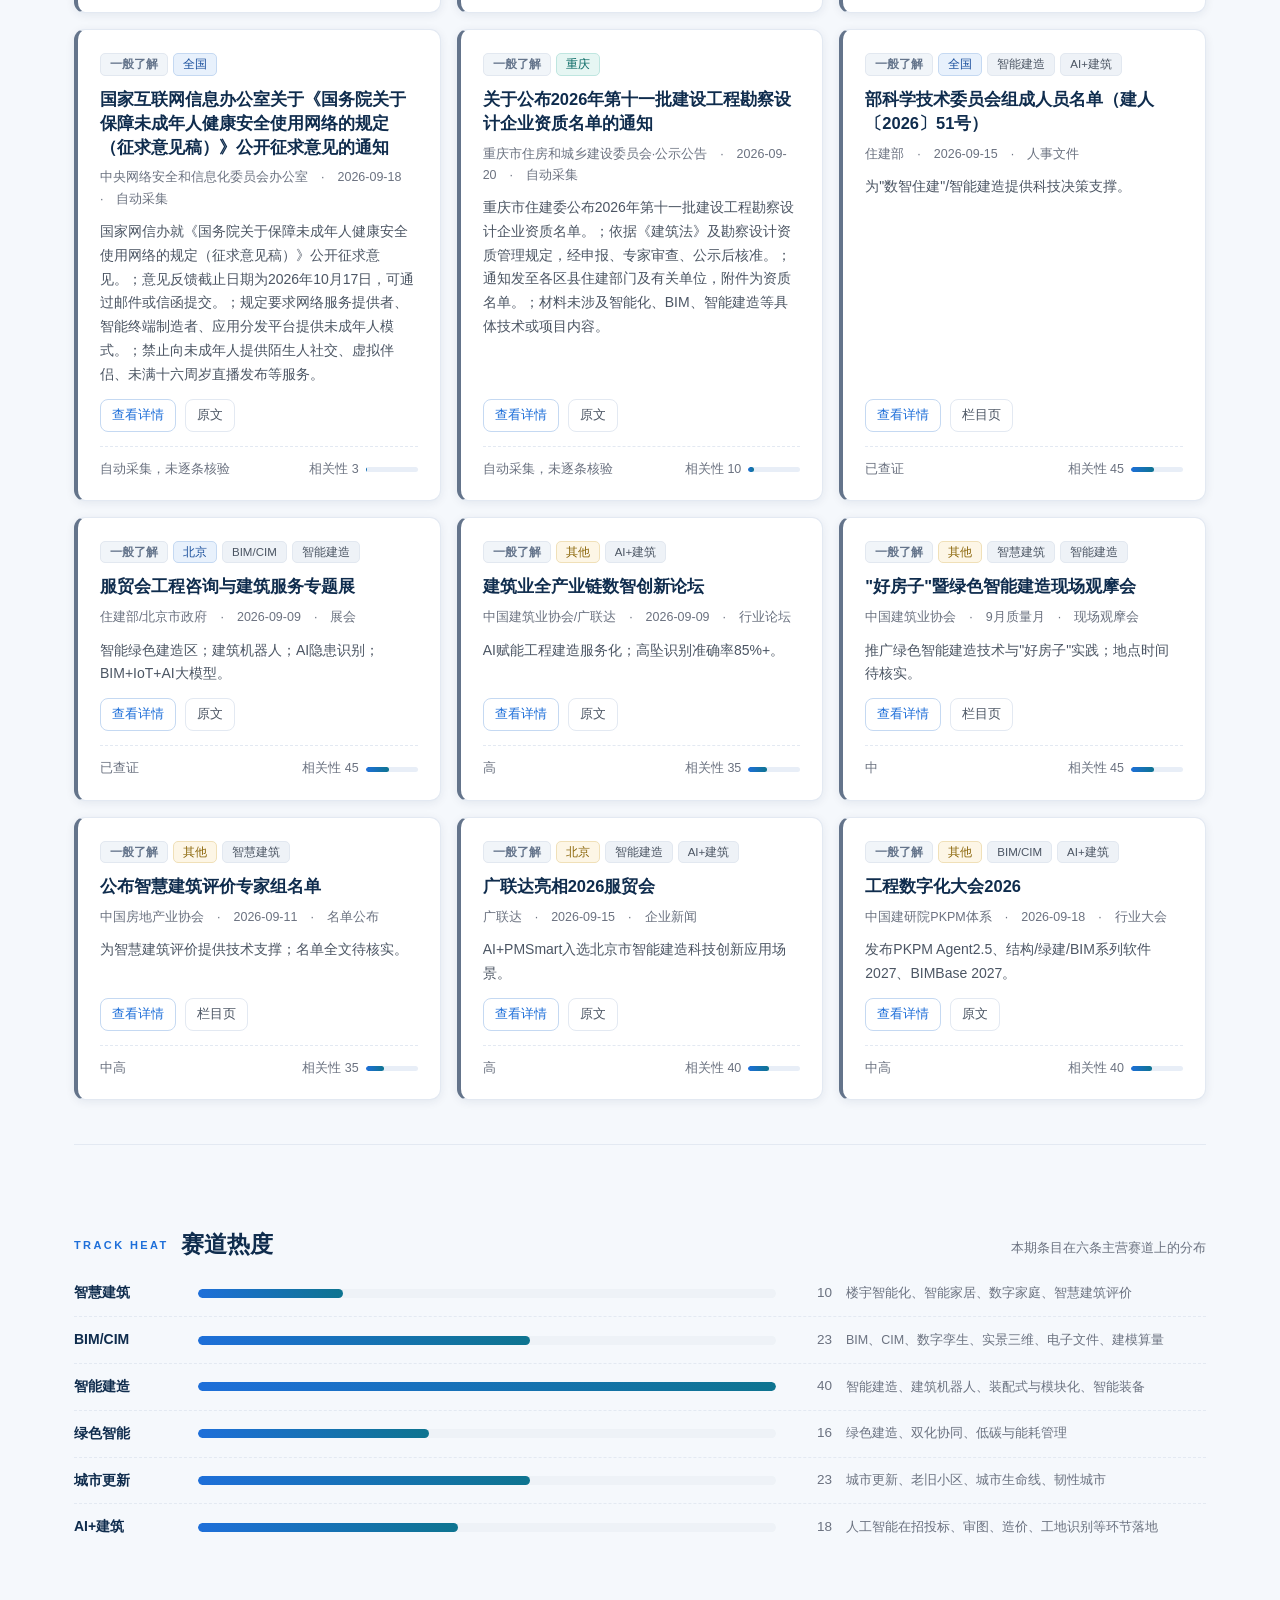
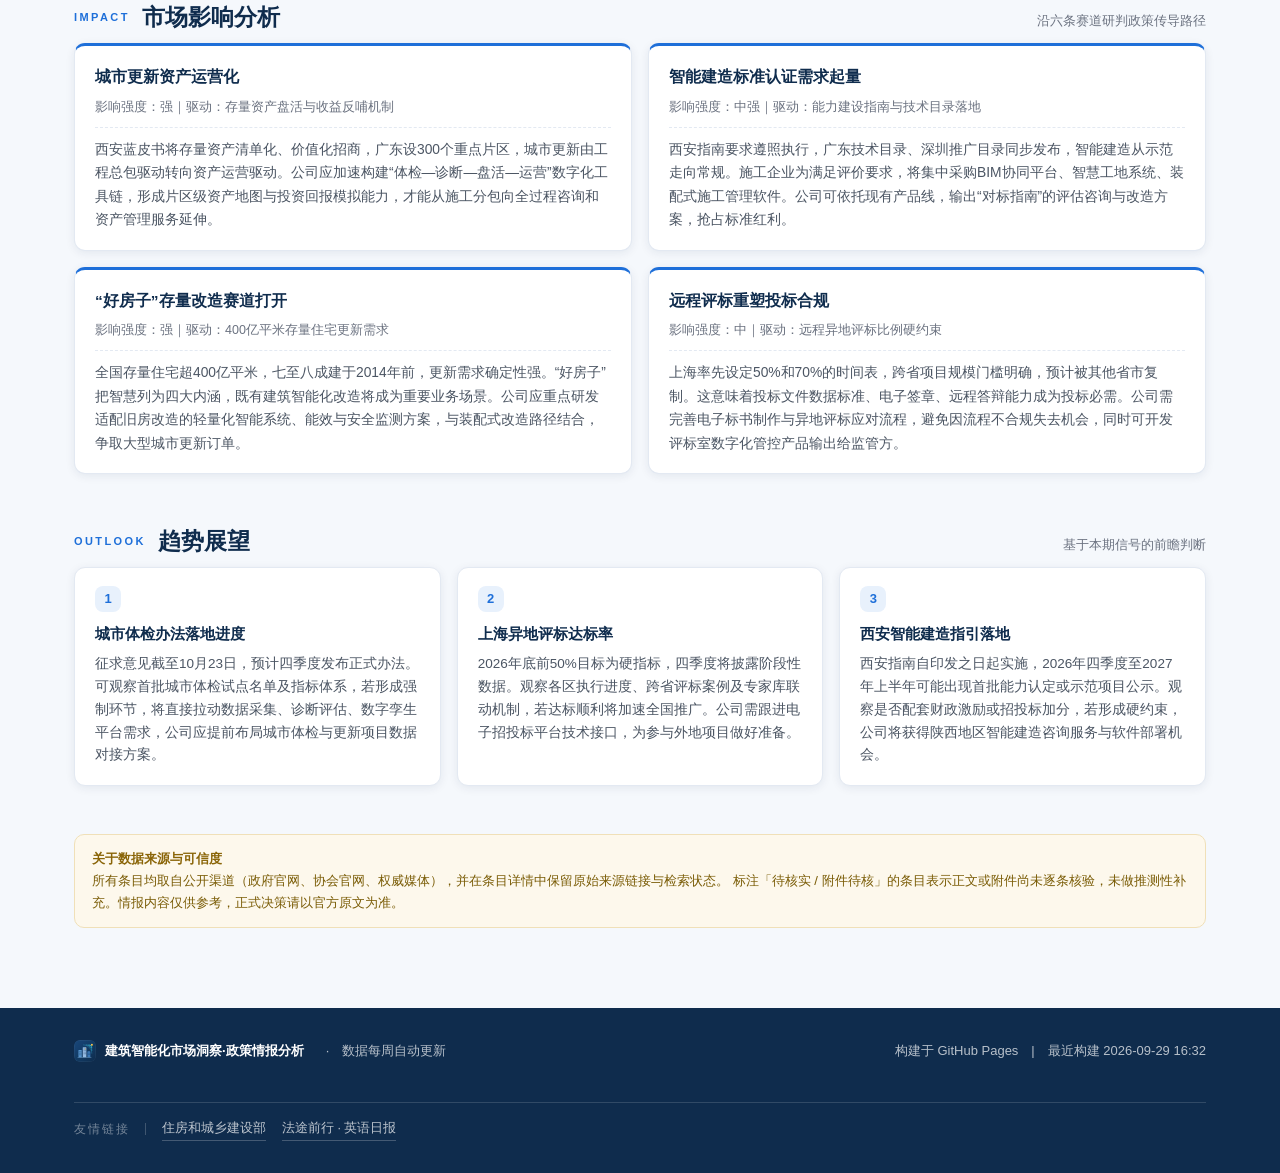
==== commit 83d07b85: "chore(nav): 导航去掉「智能体」入口 「智能体」一词在本站语境下容易被误读为对话式 AI 入口，而 agent.html 实际是 流水线说明页（运行周期 / 处理流程 / 分档口径 / 采集" ====
--- a/index.html
+++ b/index.html
@@ -17,7 +17,6 @@
     <a class="link" href="items.html">条目库</a>
     <a class="link" href="six-networks.html">六张网</a>
     <a class="link" href="briefs.html">简报归档</a>
-    <a class="link" href="agent.html">智能体</a>
     <a class="gh" href="https://github.com/Bossquare/policy-intel" target="_blank" rel="noopener">GitHub</a>
   </div>
 </nav>
